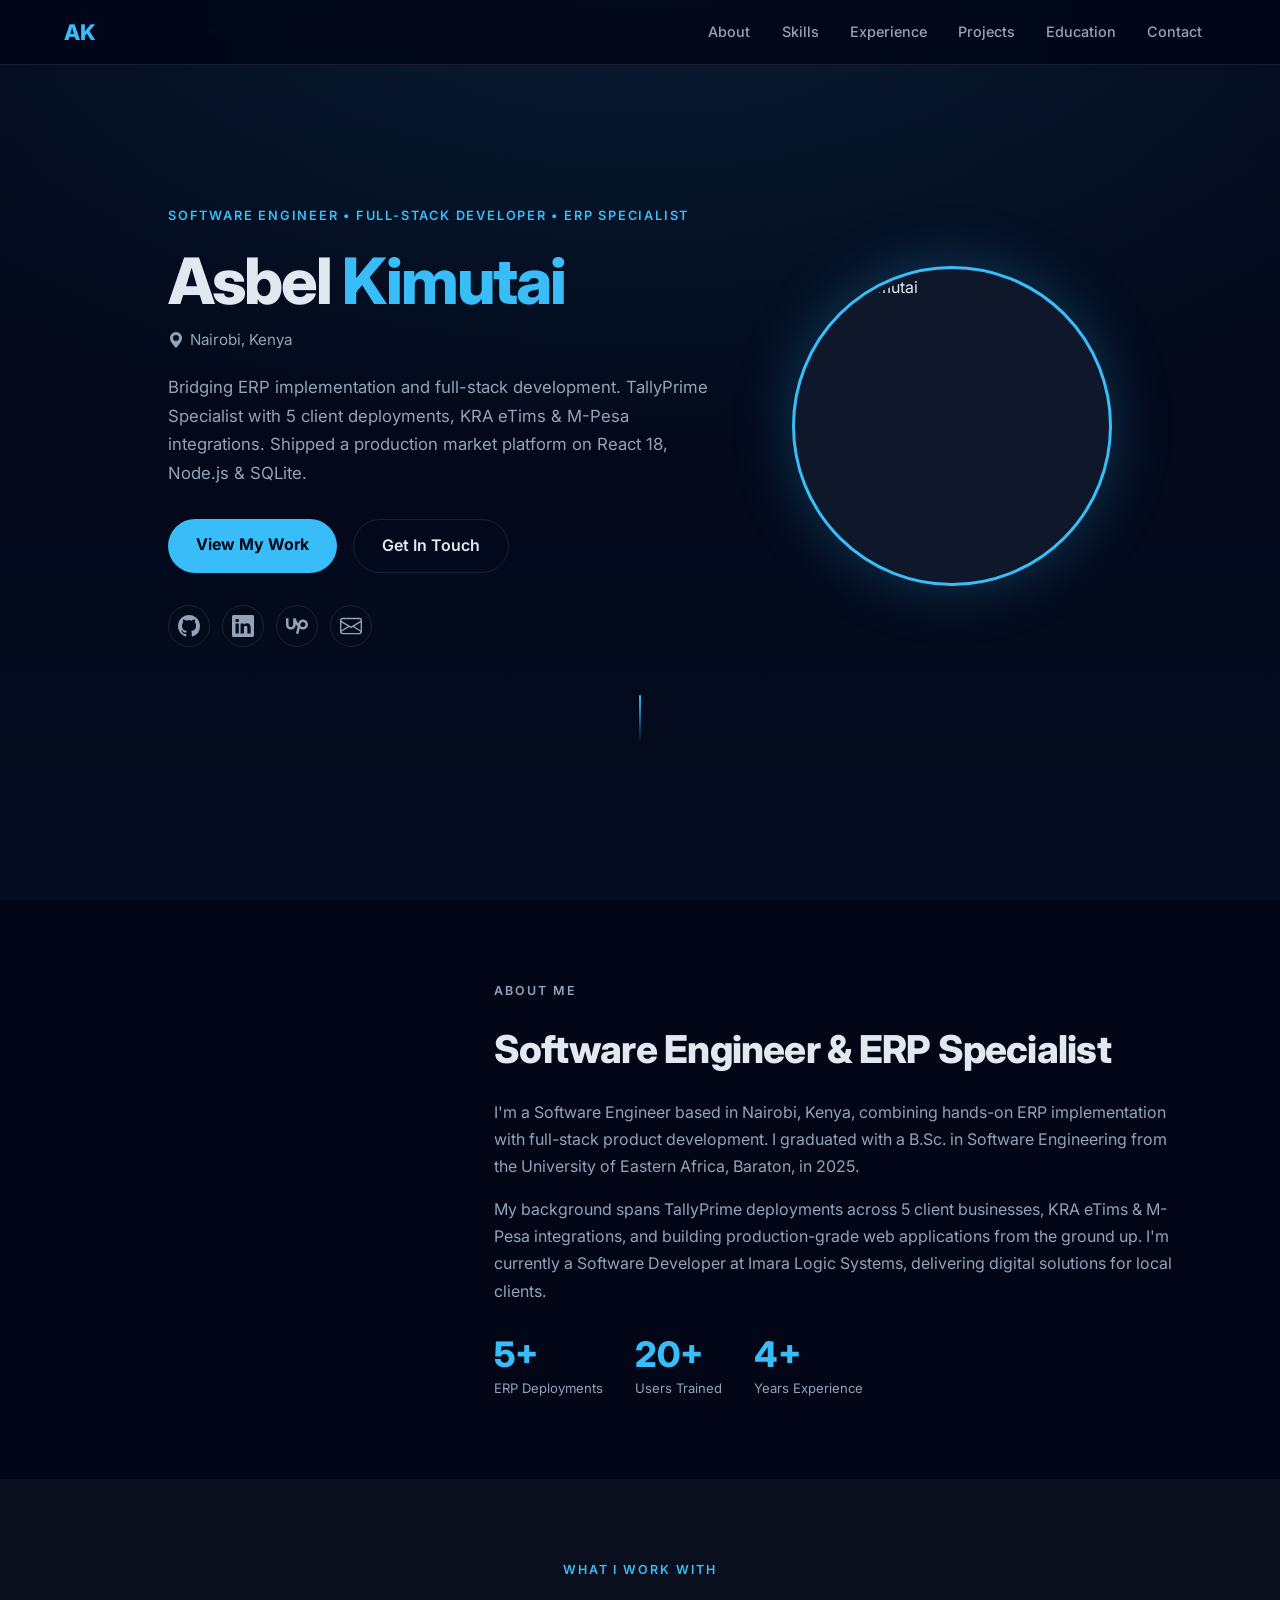
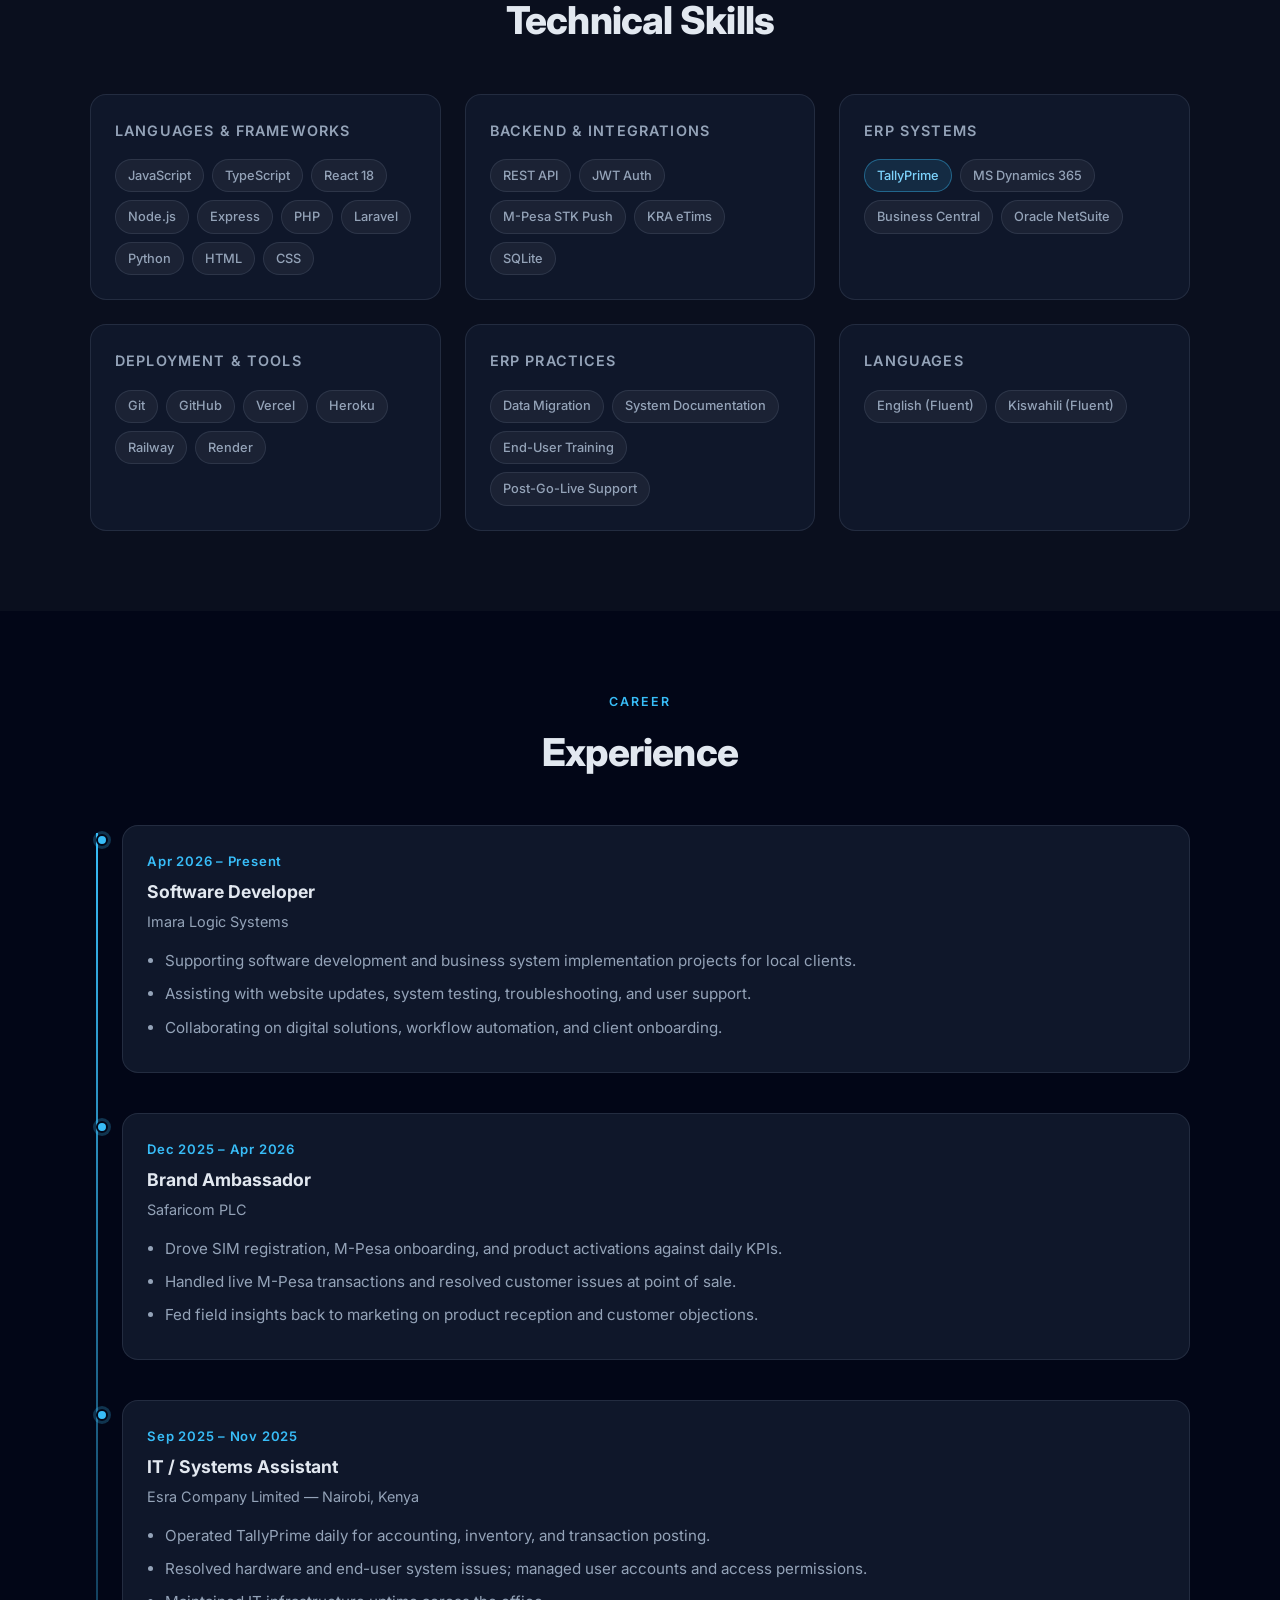
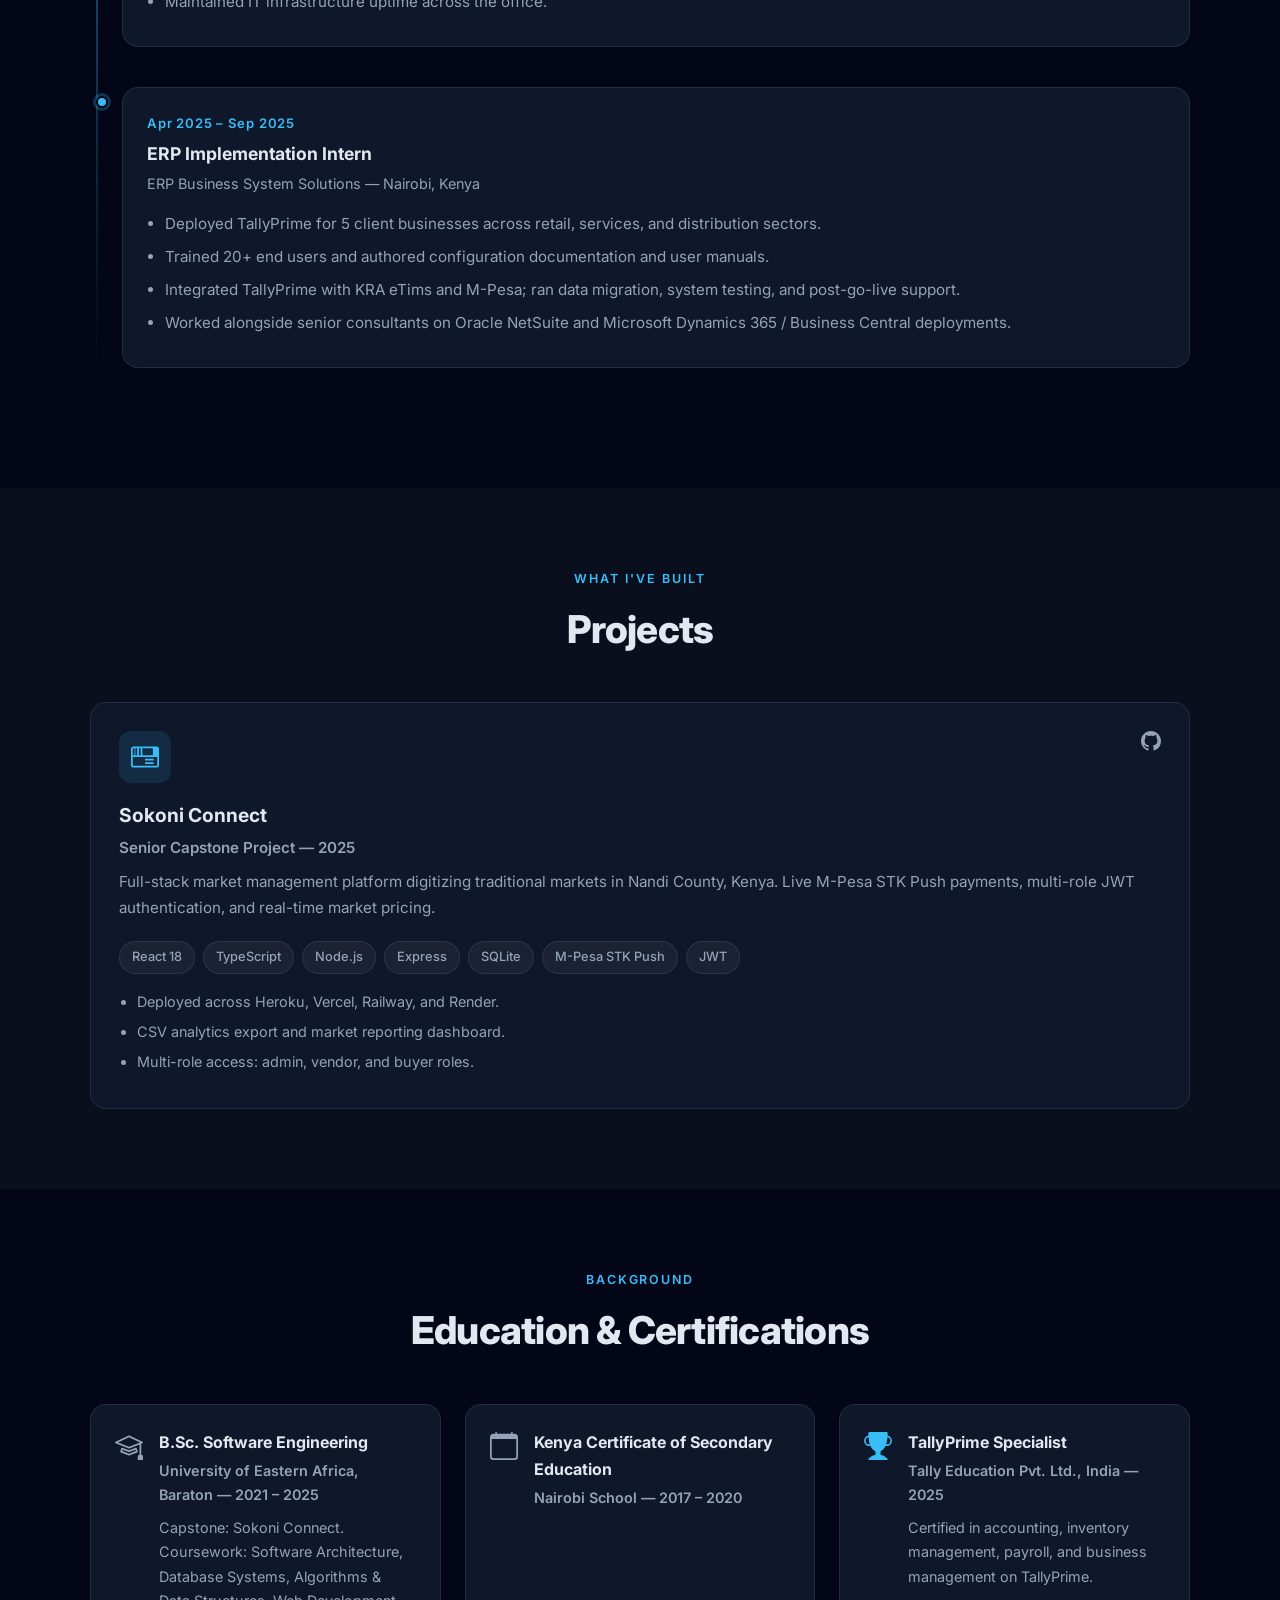
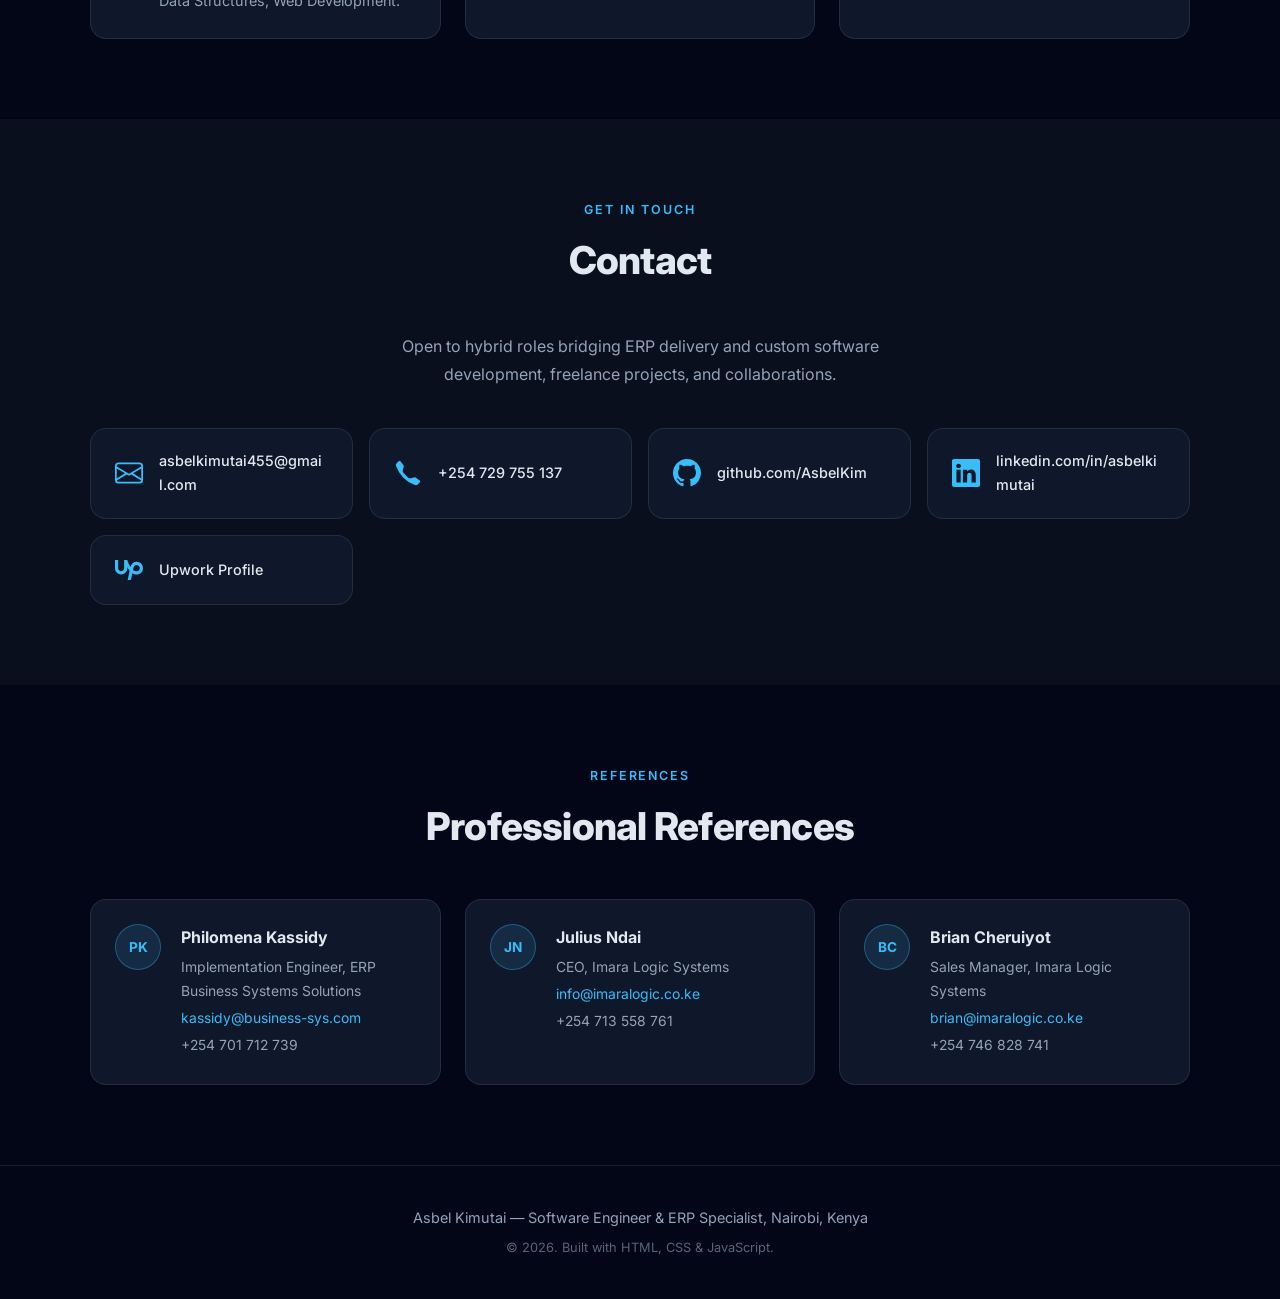
==== index.html @ 9d4756be "Initial portfolio site — Asbel Kimutai Full redesign: sticky navbar, hero with photo slot, skills ta" ====
<!DOCTYPE html>
<html lang="en">
  <head>
    <meta charset="UTF-8" />
    <meta name="viewport" content="width=device-width, initial-scale=1.0" />
    <title>Asbel Kimutai | Software Engineer</title>
    <link rel="stylesheet" href="styles.css" />
    <link rel="preconnect" href="https://fonts.googleapis.com" />
    <link rel="preconnect" href="https://fonts.gstatic.com" crossorigin />
    <link href="https://fonts.googleapis.com/css2?family=Inter:wght@300;400;500;600;700;800&display=swap" rel="stylesheet" />
  </head>
  <body>

    <!-- NAV -->
    <nav class="navbar" id="navbar">
      <div class="nav-inner">
        <a href="#home" class="nav-logo">AK</a>
        <ul class="nav-links">
          <li><a href="#about">About</a></li>
          <li><a href="#skills">Skills</a></li>
          <li><a href="#experience">Experience</a></li>
          <li><a href="#projects">Projects</a></li>
          <li><a href="#education">Education</a></li>
          <li><a href="#contact">Contact</a></li>
        </ul>
        <button class="hamburger" id="hamburger" aria-label="Toggle menu">
          <span></span><span></span><span></span>
        </button>
      </div>
    </nav>

    <!-- HERO -->
    <section class="hero" id="home">
      <div class="hero-inner">
        <div class="hero-text">
          <p class="eyebrow">Software Engineer &bull; Full-Stack Developer &bull; ERP Specialist</p>
          <h1>Asbel <span class="accent">Kimutai</span></h1>
          <p class="hero-location">
            <svg xmlns="http://www.w3.org/2000/svg" width="16" height="16" fill="currentColor" viewBox="0 0 16 16"><path d="M8 16s6-5.686 6-10A6 6 0 0 0 2 6c0 4.314 6 10 6 10zm0-7a3 3 0 1 1 0-6 3 3 0 0 1 0 6z"/></svg>
            Nairobi, Kenya
          </p>
          <p class="hero-summary">
            Bridging ERP implementation and full-stack development. TallyPrime Specialist with 5 client deployments, KRA eTims &amp; M-Pesa integrations. Shipped a production market platform on React 18, Node.js &amp; SQLite.
          </p>
          <div class="hero-cta">
            <a href="#projects" class="btn-primary">View My Work</a>
            <a href="#contact" class="btn-secondary">Get In Touch</a>
          </div>
          <div class="social-row">
            <a href="https://github.com/AsbelKim" target="_blank" rel="noreferrer" aria-label="GitHub">
              <svg xmlns="http://www.w3.org/2000/svg" width="22" height="22" fill="currentColor" viewBox="0 0 16 16"><path d="M8 0C3.58 0 0 3.58 0 8c0 3.54 2.29 6.53 5.47 7.59.4.07.55-.17.55-.38 0-.19-.01-.82-.01-1.49-2.01.37-2.53-.49-2.69-.94-.09-.23-.48-.94-.82-1.13-.28-.15-.68-.52-.01-.53.63-.01 1.08.58 1.23.82.72 1.21 1.87.87 2.33.66.07-.52.28-.87.51-1.07-1.78-.2-3.64-.89-3.64-3.95 0-.87.31-1.59.82-2.15-.08-.2-.36-1.02.08-2.12 0 0 .67-.21 2.2.82.64-.18 1.32-.27 2-.27.68 0 1.36.09 2 .27 1.53-1.04 2.2-.82 2.2-.82.44 1.1.16 1.92.08 2.12.51.56.82 1.27.82 2.15 0 3.07-1.87 3.75-3.65 3.95.29.25.54.73.54 1.48 0 1.07-.01 1.93-.01 2.2 0 .21.15.46.55.38A8.012 8.012 0 0 0 16 8c0-4.42-3.58-8-8-8z"/></svg>
            </a>
            <a href="https://www.linkedin.com/in/asbelkimutai" target="_blank" rel="noreferrer" aria-label="LinkedIn">
              <svg xmlns="http://www.w3.org/2000/svg" width="22" height="22" fill="currentColor" viewBox="0 0 16 16"><path d="M0 1.146C0 .513.526 0 1.175 0h13.65C15.474 0 16 .513 16 1.146v13.708c0 .633-.526 1.146-1.175 1.146H1.175C.526 16 0 15.487 0 14.854V1.146zm4.943 12.248V6.169H2.542v7.225h2.401zm-1.2-8.212c.837 0 1.358-.554 1.358-1.248-.015-.709-.52-1.248-1.342-1.248-.822 0-1.359.54-1.359 1.248 0 .694.521 1.248 1.327 1.248h.016zm4.908 8.212V9.359c0-.216.016-.432.08-.586.173-.431.568-.878 1.232-.878.869 0 1.216.662 1.216 1.634v3.865h2.401V9.25c0-2.22-1.184-3.252-2.764-3.252-1.274 0-1.845.7-2.165 1.193v.025h-.016a5.54 5.54 0 0 1 .016-.025V6.169h-2.4c.03.678 0 7.225 0 7.225h2.4z"/></svg>
            </a>
            <a href="https://www.upwork.com/freelancers/~01102719288a568b07" target="_blank" rel="noreferrer" aria-label="Upwork">
              <svg xmlns="http://www.w3.org/2000/svg" width="22" height="22" fill="currentColor" viewBox="0 0 24 24"><path d="M18.561 13.158c-1.102 0-2.135-.467-3.074-1.227l.228-1.076.008-.042c.207-1.143.849-3.06 2.839-3.06 1.492 0 2.703 1.212 2.703 2.703-.001 1.489-1.212 2.702-2.704 2.702zm0-8.14c-2.539 0-4.51 1.649-5.31 4.366-1.22-1.834-2.148-4.036-2.687-5.892H7.828v7.112c-.002 1.406-1.141 2.546-2.547 2.546-1.405 0-2.543-1.14-2.543-2.546V3.492H0v7.112c0 2.914 2.37 5.303 5.281 5.303 2.913 0 5.283-2.389 5.283-5.303v-1.19c.529 1.107 1.182 2.229 1.974 3.221l-1.673 7.873h2.797l1.213-5.71c1.063.679 2.285 1.109 3.686 1.109 3 0 5.439-2.452 5.439-5.45 0-3-2.439-5.439-5.439-5.439z"/></svg>
            </a>
            <a href="mailto:asbelkimutai455@gmail.com" aria-label="Email">
              <svg xmlns="http://www.w3.org/2000/svg" width="22" height="22" fill="currentColor" viewBox="0 0 16 16"><path d="M0 4a2 2 0 0 1 2-2h12a2 2 0 0 1 2 2v8a2 2 0 0 1-2 2H2a2 2 0 0 1-2-2V4Zm2-1a1 1 0 0 0-1 1v.217l7 4.2 7-4.2V4a1 1 0 0 0-1-1H2Zm13 2.383-4.708 2.825L15 11.105V5.383Zm-.034 6.876-5.64-3.471L8 9.583l-1.326-.795-5.64 3.47A1 1 0 0 0 2 13h12a1 1 0 0 0 .966-.741ZM1 11.105l4.708-2.897L1 5.383v5.722Z"/></svg>
            </a>
          </div>
        </div>
        <div class="hero-photo">
          <div class="photo-ring">
            <img src="images/hero.jpg" alt="Asbel Kimutai" class="hero-img" onerror="this.parentElement.classList.add('no-img')" />
          </div>
        </div>
      </div>
      <div class="scroll-hint">
        <span></span>
      </div>
    </section>

    <!-- ABOUT -->
    <section class="section" id="about">
      <div class="section-inner about-grid">
        <div class="about-photo-wrap">
          <img src="images/about.jpg" alt="Asbel Kimutai" class="about-img" onerror="this.style.display='none'" />
        </div>
        <div class="about-text">
          <p class="section-label">About Me</p>
          <h2>Software Engineer &amp; ERP Specialist</h2>
          <p>
            I'm a Software Engineer based in Nairobi, Kenya, combining hands-on ERP implementation with full-stack product development. I graduated with a B.Sc. in Software Engineering from the University of Eastern Africa, Baraton, in 2025.
          </p>
          <p>
            My background spans TallyPrime deployments across 5 client businesses, KRA eTims &amp; M-Pesa integrations, and building production-grade web applications from the ground up. I'm currently a Software Developer at Imara Logic Systems, delivering digital solutions for local clients.
          </p>
          <div class="about-stats">
            <div class="stat"><span class="stat-num">5+</span><span class="stat-label">ERP Deployments</span></div>
            <div class="stat"><span class="stat-num">20+</span><span class="stat-label">Users Trained</span></div>
            <div class="stat"><span class="stat-num">4+</span><span class="stat-label">Years Experience</span></div>
          </div>
        </div>
      </div>
    </section>

    <!-- SKILLS -->
    <section class="section section-alt" id="skills">
      <div class="section-inner">
        <p class="section-label center">What I Work With</p>
        <h2 class="center">Technical Skills</h2>
        <div class="skill-categories">
          <div class="skill-cat">
            <h3>Languages &amp; Frameworks</h3>
            <div class="tag-list">
              <span class="tag">JavaScript</span>
              <span class="tag">TypeScript</span>
              <span class="tag">React 18</span>
              <span class="tag">Node.js</span>
              <span class="tag">Express</span>
              <span class="tag">PHP</span>
              <span class="tag">Laravel</span>
              <span class="tag">Python</span>
              <span class="tag">HTML</span>
              <span class="tag">CSS</span>
            </div>
          </div>
          <div class="skill-cat">
            <h3>Backend &amp; Integrations</h3>
            <div class="tag-list">
              <span class="tag">REST API</span>
              <span class="tag">JWT Auth</span>
              <span class="tag">M-Pesa STK Push</span>
              <span class="tag">KRA eTims</span>
              <span class="tag">SQLite</span>
            </div>
          </div>
          <div class="skill-cat">
            <h3>ERP Systems</h3>
            <div class="tag-list">
              <span class="tag tag-accent">TallyPrime</span>
              <span class="tag">MS Dynamics 365</span>
              <span class="tag">Business Central</span>
              <span class="tag">Oracle NetSuite</span>
            </div>
          </div>
          <div class="skill-cat">
            <h3>Deployment &amp; Tools</h3>
            <div class="tag-list">
              <span class="tag">Git</span>
              <span class="tag">GitHub</span>
              <span class="tag">Vercel</span>
              <span class="tag">Heroku</span>
              <span class="tag">Railway</span>
              <span class="tag">Render</span>
            </div>
          </div>
          <div class="skill-cat">
            <h3>ERP Practices</h3>
            <div class="tag-list">
              <span class="tag">Data Migration</span>
              <span class="tag">System Documentation</span>
              <span class="tag">End-User Training</span>
              <span class="tag">Post-Go-Live Support</span>
            </div>
          </div>
          <div class="skill-cat">
            <h3>Languages</h3>
            <div class="tag-list">
              <span class="tag">English (Fluent)</span>
              <span class="tag">Kiswahili (Fluent)</span>
            </div>
          </div>
        </div>
      </div>
    </section>

    <!-- EXPERIENCE -->
    <section class="section" id="experience">
      <div class="section-inner">
        <p class="section-label center">Career</p>
        <h2 class="center">Experience</h2>
        <div class="timeline">

          <div class="timeline-item">
            <div class="timeline-marker"></div>
            <div class="timeline-content">
              <p class="timeline-date">Apr 2026 – Present</p>
              <h3>Software Developer</h3>
              <p class="timeline-company">Imara Logic Systems</p>
              <ul>
                <li>Supporting software development and business system implementation projects for local clients.</li>
                <li>Assisting with website updates, system testing, troubleshooting, and user support.</li>
                <li>Collaborating on digital solutions, workflow automation, and client onboarding.</li>
              </ul>
            </div>
          </div>

          <div class="timeline-item">
            <div class="timeline-marker"></div>
            <div class="timeline-content">
              <p class="timeline-date">Dec 2025 – Apr 2026</p>
              <h3>Brand Ambassador</h3>
              <p class="timeline-company">Safaricom PLC</p>
              <ul>
                <li>Drove SIM registration, M-Pesa onboarding, and product activations against daily KPIs.</li>
                <li>Handled live M-Pesa transactions and resolved customer issues at point of sale.</li>
                <li>Fed field insights back to marketing on product reception and customer objections.</li>
              </ul>
            </div>
          </div>

          <div class="timeline-item">
            <div class="timeline-marker"></div>
            <div class="timeline-content">
              <p class="timeline-date">Sep 2025 – Nov 2025</p>
              <h3>IT / Systems Assistant</h3>
              <p class="timeline-company">Esra Company Limited &mdash; Nairobi, Kenya</p>
              <ul>
                <li>Operated TallyPrime daily for accounting, inventory, and transaction posting.</li>
                <li>Resolved hardware and end-user system issues; managed user accounts and access permissions.</li>
                <li>Maintained IT infrastructure uptime across the office.</li>
              </ul>
            </div>
          </div>

          <div class="timeline-item">
            <div class="timeline-marker"></div>
            <div class="timeline-content">
              <p class="timeline-date">Apr 2025 – Sep 2025</p>
              <h3>ERP Implementation Intern</h3>
              <p class="timeline-company">ERP Business System Solutions &mdash; Nairobi, Kenya</p>
              <ul>
                <li>Deployed TallyPrime for 5 client businesses across retail, services, and distribution sectors.</li>
                <li>Trained 20+ end users and authored configuration documentation and user manuals.</li>
                <li>Integrated TallyPrime with KRA eTims and M-Pesa; ran data migration, system testing, and post-go-live support.</li>
                <li>Worked alongside senior consultants on Oracle NetSuite and Microsoft Dynamics 365 / Business Central deployments.</li>
              </ul>
            </div>
          </div>

        </div>
      </div>
    </section>

    <!-- PROJECTS -->
    <section class="section section-alt" id="projects">
      <div class="section-inner">
        <p class="section-label center">What I've Built</p>
        <h2 class="center">Projects</h2>
        <div class="projects-grid">
          <div class="project-card">
            <div class="project-header">
              <div class="project-icon">
                <svg xmlns="http://www.w3.org/2000/svg" width="28" height="28" fill="currentColor" viewBox="0 0 16 16"><path d="M0 3.5A1.5 1.5 0 0 1 1.5 2h13A1.5 1.5 0 0 1 16 3.5v9a1.5 1.5 0 0 1-1.5 1.5h-13A1.5 1.5 0 0 1 0 12.5v-9zM1.5 3a.5.5 0 0 0-.5.5V7h1V3H1.5zm1 0V7h1V3h-1zm2 0V7h1V3h-1zm2 0V7h6V3.5a.5.5 0 0 0-.5-.5H7v-.5zM15 8H1v4.5a.5.5 0 0 0 .5.5H15V8zm-7 1h5v1H8V9zm0 2h5v1H8v-1z"/></svg>
              </div>
              <div class="project-links">
                <a href="https://github.com/KimutaiAsbel/SokoniConnect" target="_blank" rel="noreferrer" aria-label="View code">
                  <svg xmlns="http://www.w3.org/2000/svg" width="20" height="20" fill="currentColor" viewBox="0 0 16 16"><path d="M8 0C3.58 0 0 3.58 0 8c0 3.54 2.29 6.53 5.47 7.59.4.07.55-.17.55-.38 0-.19-.01-.82-.01-1.49-2.01.37-2.53-.49-2.69-.94-.09-.23-.48-.94-.82-1.13-.28-.15-.68-.52-.01-.53.63-.01 1.08.58 1.23.82.72 1.21 1.87.87 2.33.66.07-.52.28-.87.51-1.07-1.78-.2-3.64-.89-3.64-3.95 0-.87.31-1.59.82-2.15-.08-.2-.36-1.02.08-2.12 0 0 .67-.21 2.2.82.64-.18 1.32-.27 2-.27.68 0 1.36.09 2 .27 1.53-1.04 2.2-.82 2.2-.82.44 1.1.16 1.92.08 2.12.51.56.82 1.27.82 2.15 0 3.07-1.87 3.75-3.65 3.95.29.25.54.73.54 1.48 0 1.07-.01 1.93-.01 2.2 0 .21.15.46.55.38A8.012 8.012 0 0 0 16 8c0-4.42-3.58-8-8-8z"/></svg>
                </a>
              </div>
            </div>
            <h3>Sokoni Connect</h3>
            <p class="project-sub">Senior Capstone Project &mdash; 2025</p>
            <p>Full-stack market management platform digitizing traditional markets in Nandi County, Kenya. Live M-Pesa STK Push payments, multi-role JWT authentication, and real-time market pricing.</p>
            <div class="tag-list mt">
              <span class="tag">React 18</span>
              <span class="tag">TypeScript</span>
              <span class="tag">Node.js</span>
              <span class="tag">Express</span>
              <span class="tag">SQLite</span>
              <span class="tag">M-Pesa STK Push</span>
              <span class="tag">JWT</span>
            </div>
            <ul class="project-bullets">
              <li>Deployed across Heroku, Vercel, Railway, and Render.</li>
              <li>CSV analytics export and market reporting dashboard.</li>
              <li>Multi-role access: admin, vendor, and buyer roles.</li>
            </ul>
          </div>
        </div>
      </div>
    </section>

    <!-- EDUCATION & CERTIFICATIONS -->
    <section class="section" id="education">
      <div class="section-inner">
        <p class="section-label center">Background</p>
        <h2 class="center">Education &amp; Certifications</h2>
        <div class="edu-grid">
          <div class="edu-card">
            <div class="edu-icon">
              <svg xmlns="http://www.w3.org/2000/svg" width="28" height="28" fill="currentColor" viewBox="0 0 16 16"><path d="M8.211 2.047a.5.5 0 0 0-.422 0l-7.5 3.5a.5.5 0 0 0 .025.917l7.5 3a.5.5 0 0 0 .372 0L14 7.14V13a1 1 0 0 0-1 1v2h3v-2a1 1 0 0 0-1-1V6.739l.686-.275a.5.5 0 0 0 .025-.917l-7.5-3.5ZM8 8.46 1.758 5.965 8 3.052l6.242 2.913L8 8.46Z"/><path d="M4.176 9.032a.5.5 0 0 0-.656.327l-.5 1.7a.5.5 0 0 0 .294.605l4.5 1.8a.5.5 0 0 0 .372 0l4.5-1.8a.5.5 0 0 0 .294-.605l-.5-1.7a.5.5 0 0 0-.656-.327L8 10.466 4.176 9.032Zm-.068 1.873.22-.748 3.496 1.311a.5.5 0 0 0 .352 0l3.496-1.311.22.748L8 12.46l-3.892-1.556Z"/></svg>
            </div>
            <div class="edu-body">
              <h3>B.Sc. Software Engineering</h3>
              <p class="edu-meta">University of Eastern Africa, Baraton &mdash; 2021 – 2025</p>
              <p>Capstone: Sokoni Connect. Coursework: Software Architecture, Database Systems, Algorithms &amp; Data Structures, Web Development.</p>
            </div>
          </div>
          <div class="edu-card">
            <div class="edu-icon">
              <svg xmlns="http://www.w3.org/2000/svg" width="28" height="28" fill="currentColor" viewBox="0 0 16 16"><path d="M3.5 0a.5.5 0 0 1 .5.5V1h8V.5a.5.5 0 0 1 1 0V1h1a2 2 0 0 1 2 2v11a2 2 0 0 1-2 2H2a2 2 0 0 1-2-2V3a2 2 0 0 1 2-2h1V.5a.5.5 0 0 1 .5-.5zM1 4v10a1 1 0 0 0 1 1h12a1 1 0 0 0 1-1V4H1z"/></svg>
            </div>
            <div class="edu-body">
              <h3>Kenya Certificate of Secondary Education</h3>
              <p class="edu-meta">Nairobi School &mdash; 2017 – 2020</p>
            </div>
          </div>
          <div class="edu-card cert">
            <div class="edu-icon accent-icon">
              <svg xmlns="http://www.w3.org/2000/svg" width="28" height="28" fill="currentColor" viewBox="0 0 16 16"><path d="M2.5.5A.5.5 0 0 1 3 0h10a.5.5 0 0 1 .5.5c0 .538-.012 1.05-.034 1.536a3 3 0 1 1-1.133 5.89c-.79 1.865-1.878 2.777-2.833 3.011v2.173l1.425.356c.194.048.377.135.537.255L13.3 15.1a.5.5 0 0 1-.3.9H3a.5.5 0 0 1-.3-.9l1.838-1.379c.16-.12.343-.207.537-.255L6.5 13.11v-2.173c-.955-.234-2.043-1.146-2.833-3.012a3 3 0 1 1-1.132-5.89A33.076 33.076 0 0 1 2.5.5zm.099 2.54a2 2 0 0 0 .72 3.935c-.333-1.05-.588-2.346-.72-3.935zm10.083 3.935a2 2 0 0 0 .72-3.935c-.133 1.59-.388 2.885-.72 3.935z"/></svg>
            </div>
            <div class="edu-body">
              <h3>TallyPrime Specialist</h3>
              <p class="edu-meta">Tally Education Pvt. Ltd., India &mdash; 2025</p>
              <p>Certified in accounting, inventory management, payroll, and business management on TallyPrime.</p>
            </div>
          </div>
        </div>
      </div>
    </section>

    <!-- CONTACT -->
    <section class="section section-alt" id="contact">
      <div class="section-inner">
        <p class="section-label center">Get In Touch</p>
        <h2 class="center">Contact</h2>
        <p class="contact-intro">Open to hybrid roles bridging ERP delivery and custom software development, freelance projects, and collaborations.</p>
        <div class="contact-grid">
          <a href="mailto:asbelkimutai455@gmail.com" class="contact-card">
            <svg xmlns="http://www.w3.org/2000/svg" width="28" height="28" fill="currentColor" viewBox="0 0 16 16"><path d="M0 4a2 2 0 0 1 2-2h12a2 2 0 0 1 2 2v8a2 2 0 0 1-2 2H2a2 2 0 0 1-2-2V4Zm2-1a1 1 0 0 0-1 1v.217l7 4.2 7-4.2V4a1 1 0 0 0-1-1H2Zm13 2.383-4.708 2.825L15 11.105V5.383Zm-.034 6.876-5.64-3.471L8 9.583l-1.326-.795-5.64 3.47A1 1 0 0 0 2 13h12a1 1 0 0 0 .966-.741ZM1 11.105l4.708-2.897L1 5.383v5.722Z"/></svg>
            <span>asbelkimutai455@gmail.com</span>
          </a>
          <a href="tel:+254729755137" class="contact-card">
            <svg xmlns="http://www.w3.org/2000/svg" width="28" height="28" fill="currentColor" viewBox="0 0 16 16"><path d="M3.654 1.328a.678.678 0 0 0-1.015-.063L1.605 2.3c-.483.484-.661 1.169-.45 1.77a17.568 17.568 0 0 0 4.168 6.608 17.569 17.569 0 0 0 6.608 4.168c.601.211 1.286.033 1.77-.45l1.034-1.034a.678.678 0 0 0-.063-1.015l-2.307-1.794a.678.678 0 0 0-.58-.122l-2.19.547a1.745 1.745 0 0 1-1.657-.459L5.482 8.062a1.745 1.745 0 0 1-.46-1.657l.548-2.19a.678.678 0 0 0-.122-.58L3.654 1.328z"/></svg>
            <span>+254 729 755 137</span>
          </a>
          <a href="https://github.com/AsbelKim" target="_blank" rel="noreferrer" class="contact-card">
            <svg xmlns="http://www.w3.org/2000/svg" width="28" height="28" fill="currentColor" viewBox="0 0 16 16"><path d="M8 0C3.58 0 0 3.58 0 8c0 3.54 2.29 6.53 5.47 7.59.4.07.55-.17.55-.38 0-.19-.01-.82-.01-1.49-2.01.37-2.53-.49-2.69-.94-.09-.23-.48-.94-.82-1.13-.28-.15-.68-.52-.01-.53.63-.01 1.08.58 1.23.82.72 1.21 1.87.87 2.33.66.07-.52.28-.87.51-1.07-1.78-.2-3.64-.89-3.64-3.95 0-.87.31-1.59.82-2.15-.08-.2-.36-1.02.08-2.12 0 0 .67-.21 2.2.82.64-.18 1.32-.27 2-.27.68 0 1.36.09 2 .27 1.53-1.04 2.2-.82 2.2-.82.44 1.1.16 1.92.08 2.12.51.56.82 1.27.82 2.15 0 3.07-1.87 3.75-3.65 3.95.29.25.54.73.54 1.48 0 1.07-.01 1.93-.01 2.2 0 .21.15.46.55.38A8.012 8.012 0 0 0 16 8c0-4.42-3.58-8-8-8z"/></svg>
            <span>github.com/AsbelKim</span>
          </a>
          <a href="https://www.linkedin.com/in/asbelkimutai" target="_blank" rel="noreferrer" class="contact-card">
            <svg xmlns="http://www.w3.org/2000/svg" width="28" height="28" fill="currentColor" viewBox="0 0 16 16"><path d="M0 1.146C0 .513.526 0 1.175 0h13.65C15.474 0 16 .513 16 1.146v13.708c0 .633-.526 1.146-1.175 1.146H1.175C.526 16 0 15.487 0 14.854V1.146zm4.943 12.248V6.169H2.542v7.225h2.401zm-1.2-8.212c.837 0 1.358-.554 1.358-1.248-.015-.709-.52-1.248-1.342-1.248-.822 0-1.359.54-1.359 1.248 0 .694.521 1.248 1.327 1.248h.016zm4.908 8.212V9.359c0-.216.016-.432.08-.586.173-.431.568-.878 1.232-.878.869 0 1.216.662 1.216 1.634v3.865h2.401V9.25c0-2.22-1.184-3.252-2.764-3.252-1.274 0-1.845.7-2.165 1.193v.025h-.016a5.54 5.54 0 0 1 .016-.025V6.169h-2.4c.03.678 0 7.225 0 7.225h2.4z"/></svg>
            <span>linkedin.com/in/asbelkimutai</span>
          </a>
          <a href="https://www.upwork.com/freelancers/~01102719288a568b07" target="_blank" rel="noreferrer" class="contact-card">
            <svg xmlns="http://www.w3.org/2000/svg" width="28" height="28" fill="currentColor" viewBox="0 0 24 24"><path d="M18.561 13.158c-1.102 0-2.135-.467-3.074-1.227l.228-1.076.008-.042c.207-1.143.849-3.06 2.839-3.06 1.492 0 2.703 1.212 2.703 2.703-.001 1.489-1.212 2.702-2.704 2.702zm0-8.14c-2.539 0-4.51 1.649-5.31 4.366-1.22-1.834-2.148-4.036-2.687-5.892H7.828v7.112c-.002 1.406-1.141 2.546-2.547 2.546-1.405 0-2.543-1.14-2.543-2.546V3.492H0v7.112c0 2.914 2.37 5.303 5.281 5.303 2.913 0 5.283-2.389 5.283-5.303v-1.19c.529 1.107 1.182 2.229 1.974 3.221l-1.673 7.873h2.797l1.213-5.71c1.063.679 2.285 1.109 3.686 1.109 3 0 5.439-2.452 5.439-5.45 0-3-2.439-5.439-5.439-5.439z"/></svg>
            <span>Upwork Profile</span>
          </a>
        </div>
      </div>
    </section>

    <!-- REFERENCES -->
    <section class="section" id="references">
      <div class="section-inner">
        <p class="section-label center">References</p>
        <h2 class="center">Professional References</h2>
        <div class="ref-grid">
          <div class="ref-card">
            <div class="ref-avatar">PK</div>
            <div>
              <strong>Philomena Kassidy</strong>
              <p>Implementation Engineer, ERP Business Systems Solutions</p>
              <p><a href="mailto:kassidy@business-sys.com">kassidy@business-sys.com</a></p>
              <p>+254 701 712 739</p>
            </div>
          </div>
          <div class="ref-card">
            <div class="ref-avatar">JN</div>
            <div>
              <strong>Julius Ndai</strong>
              <p>CEO, Imara Logic Systems</p>
              <p><a href="mailto:info@imaralogic.co.ke">info@imaralogic.co.ke</a></p>
              <p>+254 713 558 761</p>
            </div>
          </div>
          <div class="ref-card">
            <div class="ref-avatar">BC</div>
            <div>
              <strong>Brian Cheruiyot</strong>
              <p>Sales Manager, Imara Logic Systems</p>
              <p><a href="mailto:brian@imaralogic.co.ke">brian@imaralogic.co.ke</a></p>
              <p>+254 746 828 741</p>
            </div>
          </div>
        </div>
      </div>
    </section>

    <footer class="footer">
      <p>Asbel Kimutai &mdash; Software Engineer &amp; ERP Specialist, Nairobi, Kenya</p>
      <p class="footer-copy">&copy; 2026. Built with HTML, CSS &amp; JavaScript.</p>
    </footer>

    <script src="script.js"></script>
  </body>
</html>
---- styles.css ----
/* ── Variables ───────────────────────────────────────────── */
:root {
  --bg: #020617;
  --bg-alt: #0a0f1e;
  --panel: #0f172a;
  --panel-soft: #1e293b;
  --text: #e2e8f0;
  --text-muted: #94a3b8;
  --accent: #38bdf8;
  --accent-soft: #7dd3fc;
  --accent-dim: rgba(56, 189, 248, 0.12);
  --border: rgba(148, 163, 184, 0.15);
  --radius: 16px;
  --shadow: 0 20px 60px rgba(0, 0, 0, 0.5);
}

/* ── Reset ───────────────────────────────────────────────── */
*, *::before, *::after { box-sizing: border-box; margin: 0; padding: 0; }
html { scroll-behavior: smooth; }

body {
  font-family: 'Inter', ui-sans-serif, system-ui, -apple-system, sans-serif;
  background: var(--bg);
  color: var(--text);
  line-height: 1.7;
  -webkit-font-smoothing: antialiased;
}

a { color: var(--accent); text-decoration: none; }
a:hover { color: var(--accent-soft); }
ul { list-style: none; }
img { max-width: 100%; display: block; }

/* ── Navbar ──────────────────────────────────────────────── */
.navbar {
  position: fixed;
  top: 0; left: 0; right: 0;
  z-index: 100;
  background: rgba(2, 6, 23, 0.85);
  backdrop-filter: blur(14px);
  border-bottom: 1px solid var(--border);
  transition: background 0.3s;
}

.nav-inner {
  max-width: 1200px;
  margin: 0 auto;
  padding: 0 1.5rem;
  height: 64px;
  display: flex;
  align-items: center;
  justify-content: space-between;
}

.nav-logo {
  font-weight: 800;
  font-size: 1.35rem;
  color: var(--accent);
  letter-spacing: -0.02em;
}

.nav-links {
  display: flex;
  gap: 0.25rem;
}

.nav-links a {
  color: var(--text-muted);
  padding: 0.45rem 0.85rem;
  border-radius: 8px;
  font-size: 0.9rem;
  font-weight: 500;
  transition: color 0.2s, background 0.2s;
}
.nav-links a:hover { color: var(--text); background: var(--accent-dim); }

.hamburger {
  display: none;
  flex-direction: column;
  gap: 5px;
  background: none;
  border: none;
  cursor: pointer;
  padding: 4px;
}
.hamburger span {
  display: block; width: 22px; height: 2px;
  background: var(--text); border-radius: 2px;
  transition: transform 0.3s, opacity 0.3s;
}

/* ── Hero ────────────────────────────────────────────────── */
.hero {
  min-height: 100vh;
  display: flex;
  flex-direction: column;
  justify-content: center;
  padding: 7rem 1.5rem 4rem;
  background:
    radial-gradient(ellipse 80% 60% at 50% -10%, rgba(56, 189, 248, 0.14), transparent),
    linear-gradient(180deg, #020617 0%, #040c1f 100%);
}

.hero-inner {
  max-width: 1100px;
  margin: 0 auto;
  display: flex;
  align-items: center;
  gap: 4rem;
}

.hero-text { flex: 1; }

.eyebrow {
  color: var(--accent);
  font-weight: 600;
  font-size: 0.8rem;
  letter-spacing: 0.14em;
  text-transform: uppercase;
  margin-bottom: 1.2rem;
}

h1 {
  font-size: clamp(2.8rem, 5vw, 4.2rem);
  font-weight: 800;
  line-height: 1.08;
  letter-spacing: -0.03em;
  margin-bottom: 0.75rem;
}

.accent { color: var(--accent); }

.hero-location {
  display: flex;
  align-items: center;
  gap: 0.4rem;
  color: var(--text-muted);
  font-size: 0.95rem;
  margin-bottom: 1.25rem;
}

.hero-summary {
  color: var(--text-muted);
  font-size: 1.05rem;
  max-width: 560px;
  margin-bottom: 2rem;
}

.hero-cta {
  display: flex;
  gap: 1rem;
  flex-wrap: wrap;
  margin-bottom: 2rem;
}

.btn-primary {
  background: var(--accent);
  color: #020617;
  font-weight: 700;
  padding: 0.75rem 1.75rem;
  border-radius: 999px;
  transition: opacity 0.2s, transform 0.2s;
}
.btn-primary:hover { opacity: 0.88; transform: translateY(-2px); color: #020617; }

.btn-secondary {
  background: transparent;
  color: var(--text);
  font-weight: 600;
  padding: 0.75rem 1.75rem;
  border-radius: 999px;
  border: 1px solid var(--border);
  transition: background 0.2s, transform 0.2s;
}
.btn-secondary:hover { background: var(--accent-dim); transform: translateY(-2px); color: var(--text); }

.social-row {
  display: flex;
  gap: 0.75rem;
}

.social-row a {
  display: flex;
  align-items: center;
  justify-content: center;
  width: 42px; height: 42px;
  border-radius: 50%;
  border: 1px solid var(--border);
  color: var(--text-muted);
  transition: color 0.2s, border-color 0.2s, background 0.2s, transform 0.2s;
}
.social-row a:hover {
  color: var(--accent);
  border-color: var(--accent);
  background: var(--accent-dim);
  transform: translateY(-2px);
}

/* Hero photo */
.hero-photo { flex-shrink: 0; }

.photo-ring {
  width: 320px; height: 320px;
  border-radius: 50%;
  border: 3px solid var(--accent);
  padding: 5px;
  background: radial-gradient(circle, rgba(56,189,248,0.08), transparent);
  box-shadow: 0 0 60px rgba(56, 189, 248, 0.25);
  overflow: hidden;
}

.hero-img {
  width: 100%; height: 100%;
  object-fit: cover;
  border-radius: 50%;
}

.photo-ring.no-img {
  background: var(--panel);
  display: flex;
  align-items: center;
  justify-content: center;
}

/* Scroll hint */
.scroll-hint {
  display: flex;
  justify-content: center;
  margin-top: 3rem;
}
.scroll-hint span {
  display: block;
  width: 1.5px;
  height: 48px;
  background: linear-gradient(to bottom, var(--accent), transparent);
  border-radius: 1px;
  animation: scrollPulse 2s ease-in-out infinite;
}
@keyframes scrollPulse {
  0%, 100% { opacity: 0.3; transform: scaleY(1); }
  50% { opacity: 1; transform: scaleY(1.15); }
}

/* ── Section base ────────────────────────────────────────── */
.section { padding: 5rem 1.5rem; }
.section-alt { background: var(--bg-alt); }

.section-inner {
  max-width: 1100px;
  margin: 0 auto;
}

.section-label {
  color: var(--accent);
  font-weight: 600;
  font-size: 0.78rem;
  letter-spacing: 0.16em;
  text-transform: uppercase;
  margin-bottom: 0.5rem;
}

.section-inner h2 {
  font-size: clamp(1.8rem, 3.5vw, 2.4rem);
  font-weight: 800;
  letter-spacing: -0.02em;
  margin-bottom: 2.5rem;
}

.center { text-align: center; }

/* ── About ───────────────────────────────────────────────── */
.about-grid {
  display: grid;
  grid-template-columns: 340px 1fr;
  gap: 4rem;
  align-items: center;
}

.about-photo-wrap {
  border-radius: var(--radius);
  overflow: hidden;
  box-shadow: var(--shadow);
}

.about-img {
  width: 100%;
  height: 440px;
  object-fit: cover;
  object-position: top;
  border-radius: var(--radius);
  border: 1px solid var(--border);
}

.about-text h2 {
  text-align: left;
  margin-bottom: 1rem;
}

.about-text p {
  color: var(--text-muted);
  margin-bottom: 1rem;
}

.about-stats {
  display: flex;
  gap: 2rem;
  margin-top: 2rem;
  flex-wrap: wrap;
}

.stat { display: flex; flex-direction: column; }
.stat-num { font-size: 2.2rem; font-weight: 800; color: var(--accent); line-height: 1; }
.stat-label { font-size: 0.82rem; color: var(--text-muted); margin-top: 0.3rem; }

/* ── Skills ──────────────────────────────────────────────── */
.skill-categories {
  display: grid;
  grid-template-columns: repeat(auto-fit, minmax(280px, 1fr));
  gap: 1.5rem;
}

.skill-cat {
  background: var(--panel);
  border: 1px solid var(--border);
  border-radius: var(--radius);
  padding: 1.5rem;
}

.skill-cat h3 {
  font-size: 0.9rem;
  font-weight: 600;
  color: var(--text-muted);
  text-transform: uppercase;
  letter-spacing: 0.08em;
  margin-bottom: 1rem;
}

.tag-list {
  display: flex;
  flex-wrap: wrap;
  gap: 0.5rem;
}
.tag-list.mt { margin-top: 1.25rem; }

.tag {
  background: rgba(255,255,255,0.05);
  border: 1px solid var(--border);
  color: var(--text-muted);
  font-size: 0.8rem;
  font-weight: 500;
  padding: 0.3rem 0.75rem;
  border-radius: 999px;
}

.tag-accent {
  background: var(--accent-dim);
  border-color: rgba(56, 189, 248, 0.4);
  color: var(--accent-soft);
}

/* ── Timeline ────────────────────────────────────────────── */
.timeline {
  position: relative;
  padding-left: 2rem;
}

.timeline::before {
  content: '';
  position: absolute;
  left: 0.4rem;
  top: 0.5rem;
  bottom: 0;
  width: 1.5px;
  background: linear-gradient(to bottom, var(--accent), transparent);
}

.timeline-item {
  position: relative;
  margin-bottom: 2.5rem;
}

.timeline-marker {
  position: absolute;
  left: -1.65rem;
  top: 0.55rem;
  width: 12px; height: 12px;
  border-radius: 50%;
  background: var(--accent);
  border: 2.5px solid var(--bg);
  box-shadow: 0 0 0 3px rgba(56,189,248,0.25);
}

.timeline-content {
  background: var(--panel);
  border: 1px solid var(--border);
  border-radius: var(--radius);
  padding: 1.5rem;
  transition: border-color 0.25s;
}
.timeline-content:hover { border-color: rgba(56,189,248,0.35); }

.timeline-date {
  color: var(--accent);
  font-size: 0.82rem;
  font-weight: 600;
  letter-spacing: 0.06em;
  margin-bottom: 0.3rem;
}

.timeline-content h3 {
  font-size: 1.1rem;
  font-weight: 700;
  margin-bottom: 0.2rem;
}

.timeline-company {
  color: var(--text-muted);
  font-size: 0.9rem;
  margin-bottom: 0.85rem;
}

.timeline-content ul {
  padding-left: 1.1rem;
  list-style: disc;
}
.timeline-content li {
  color: var(--text-muted);
  font-size: 0.95rem;
  margin-bottom: 0.45rem;
}

/* ── Projects ────────────────────────────────────────────── */
.projects-grid {
  display: grid;
  grid-template-columns: repeat(auto-fit, minmax(340px, 1fr));
  gap: 1.5rem;
}

.project-card {
  background: var(--panel);
  border: 1px solid var(--border);
  border-radius: var(--radius);
  padding: 1.75rem;
  transition: border-color 0.25s, transform 0.25s;
}
.project-card:hover { border-color: rgba(56,189,248,0.4); transform: translateY(-3px); }

.project-header {
  display: flex;
  justify-content: space-between;
  align-items: flex-start;
  margin-bottom: 1rem;
}

.project-icon {
  color: var(--accent);
  background: var(--accent-dim);
  width: 52px; height: 52px;
  display: flex; align-items: center; justify-content: center;
  border-radius: 12px;
}

.project-links { display: flex; gap: 0.5rem; }
.project-links a {
  color: var(--text-muted);
  transition: color 0.2s;
}
.project-links a:hover { color: var(--accent); }

.project-card h3 {
  font-size: 1.2rem;
  font-weight: 700;
  margin-bottom: 0.2rem;
}

.project-sub {
  color: var(--accent);
  font-size: 0.82rem;
  font-weight: 600;
  margin-bottom: 0.85rem;
}

.project-card p {
  color: var(--text-muted);
  font-size: 0.95rem;
  margin-bottom: 0.5rem;
}

.project-bullets {
  padding-left: 1.1rem;
  list-style: disc;
  margin-top: 1rem;
}
.project-bullets li {
  color: var(--text-muted);
  font-size: 0.9rem;
  margin-bottom: 0.35rem;
}

/* ── Education ───────────────────────────────────────────── */
.edu-grid {
  display: grid;
  grid-template-columns: repeat(auto-fit, minmax(300px, 1fr));
  gap: 1.5rem;
}

.edu-card {
  background: var(--panel);
  border: 1px solid var(--border);
  border-radius: var(--radius);
  padding: 1.5rem;
  display: flex;
  gap: 1rem;
  align-items: flex-start;
  transition: border-color 0.25s;
}
.edu-card:hover { border-color: rgba(56,189,248,0.3); }

.edu-icon {
  flex-shrink: 0;
  color: var(--text-muted);
  margin-top: 0.2rem;
}
.accent-icon { color: var(--accent); }

.edu-body h3 { font-size: 1rem; font-weight: 700; margin-bottom: 0.2rem; }
.edu-meta { color: var(--accent); font-size: 0.82rem; font-weight: 600; margin-bottom: 0.5rem; }
.edu-body p { color: var(--text-muted); font-size: 0.9rem; }

/* ── Contact ─────────────────────────────────────────────── */
.contact-intro {
  text-align: center;
  color: var(--text-muted);
  max-width: 540px;
  margin: 0 auto 2.5rem;
}

.contact-grid {
  display: grid;
  grid-template-columns: repeat(auto-fit, minmax(240px, 1fr));
  gap: 1rem;
}

.contact-card {
  display: flex;
  align-items: center;
  gap: 1rem;
  background: var(--panel);
  border: 1px solid var(--border);
  border-radius: var(--radius);
  padding: 1.25rem 1.5rem;
  color: var(--text);
  transition: border-color 0.2s, transform 0.2s;
}
.contact-card:hover {
  border-color: var(--accent);
  transform: translateY(-2px);
  color: var(--text);
}
.contact-card svg { color: var(--accent); flex-shrink: 0; }
.contact-card span { font-size: 0.9rem; font-weight: 500; word-break: break-all; }

/* ── References ──────────────────────────────────────────── */
.ref-grid {
  display: grid;
  grid-template-columns: repeat(auto-fit, minmax(280px, 1fr));
  gap: 1.5rem;
}

.ref-card {
  background: var(--panel);
  border: 1px solid var(--border);
  border-radius: var(--radius);
  padding: 1.5rem;
  display: flex;
  gap: 1.25rem;
  align-items: flex-start;
}

.ref-avatar {
  flex-shrink: 0;
  width: 46px; height: 46px;
  border-radius: 50%;
  background: var(--accent-dim);
  border: 1.5px solid rgba(56,189,248,0.35);
  display: flex; align-items: center; justify-content: center;
  color: var(--accent);
  font-weight: 700;
  font-size: 0.85rem;
}

.ref-card strong { display: block; margin-bottom: 0.3rem; }
.ref-card p { color: var(--text-muted); font-size: 0.87rem; margin-bottom: 0.2rem; }

/* ── Footer ──────────────────────────────────────────────── */
.footer {
  text-align: center;
  padding: 2.5rem 1.5rem;
  border-top: 1px solid var(--border);
  color: var(--text-muted);
  font-size: 0.9rem;
}
.footer-copy { margin-top: 0.4rem; font-size: 0.8rem; opacity: 0.6; }

/* ── Mobile ──────────────────────────────────────────────── */
@media (max-width: 900px) {
  .hero-inner { flex-direction: column-reverse; gap: 2.5rem; text-align: center; }
  .hero-summary { margin: 0 auto 2rem; }
  .hero-cta { justify-content: center; }
  .social-row { justify-content: center; }
  .photo-ring { width: 220px; height: 220px; }

  .about-grid { grid-template-columns: 1fr; }
  .about-photo-wrap { max-width: 340px; margin: 0 auto; }
  .about-img { height: 340px; }
  .about-text h2 { text-align: center; }
  .about-stats { justify-content: center; }
}

@media (max-width: 640px) {
  .nav-links { display: none; flex-direction: column; position: absolute; top: 64px; left: 0; right: 0; background: rgba(2,6,23,0.97); padding: 1rem; gap: 0.25rem; border-bottom: 1px solid var(--border); }
  .nav-links.open { display: flex; }
  .hamburger { display: flex; }
  .timeline { padding-left: 1.5rem; }
  .timeline::before { left: 0.3rem; }
  .timeline-marker { left: -1.25rem; }
}

/* ── Scroll-reveal ───────────────────────────────────────── */
.reveal {
  opacity: 0;
  transform: translateY(28px);
  transition: opacity 0.55s ease, transform 0.55s ease;
}
.reveal.visible { opacity: 1; transform: translateY(0); }
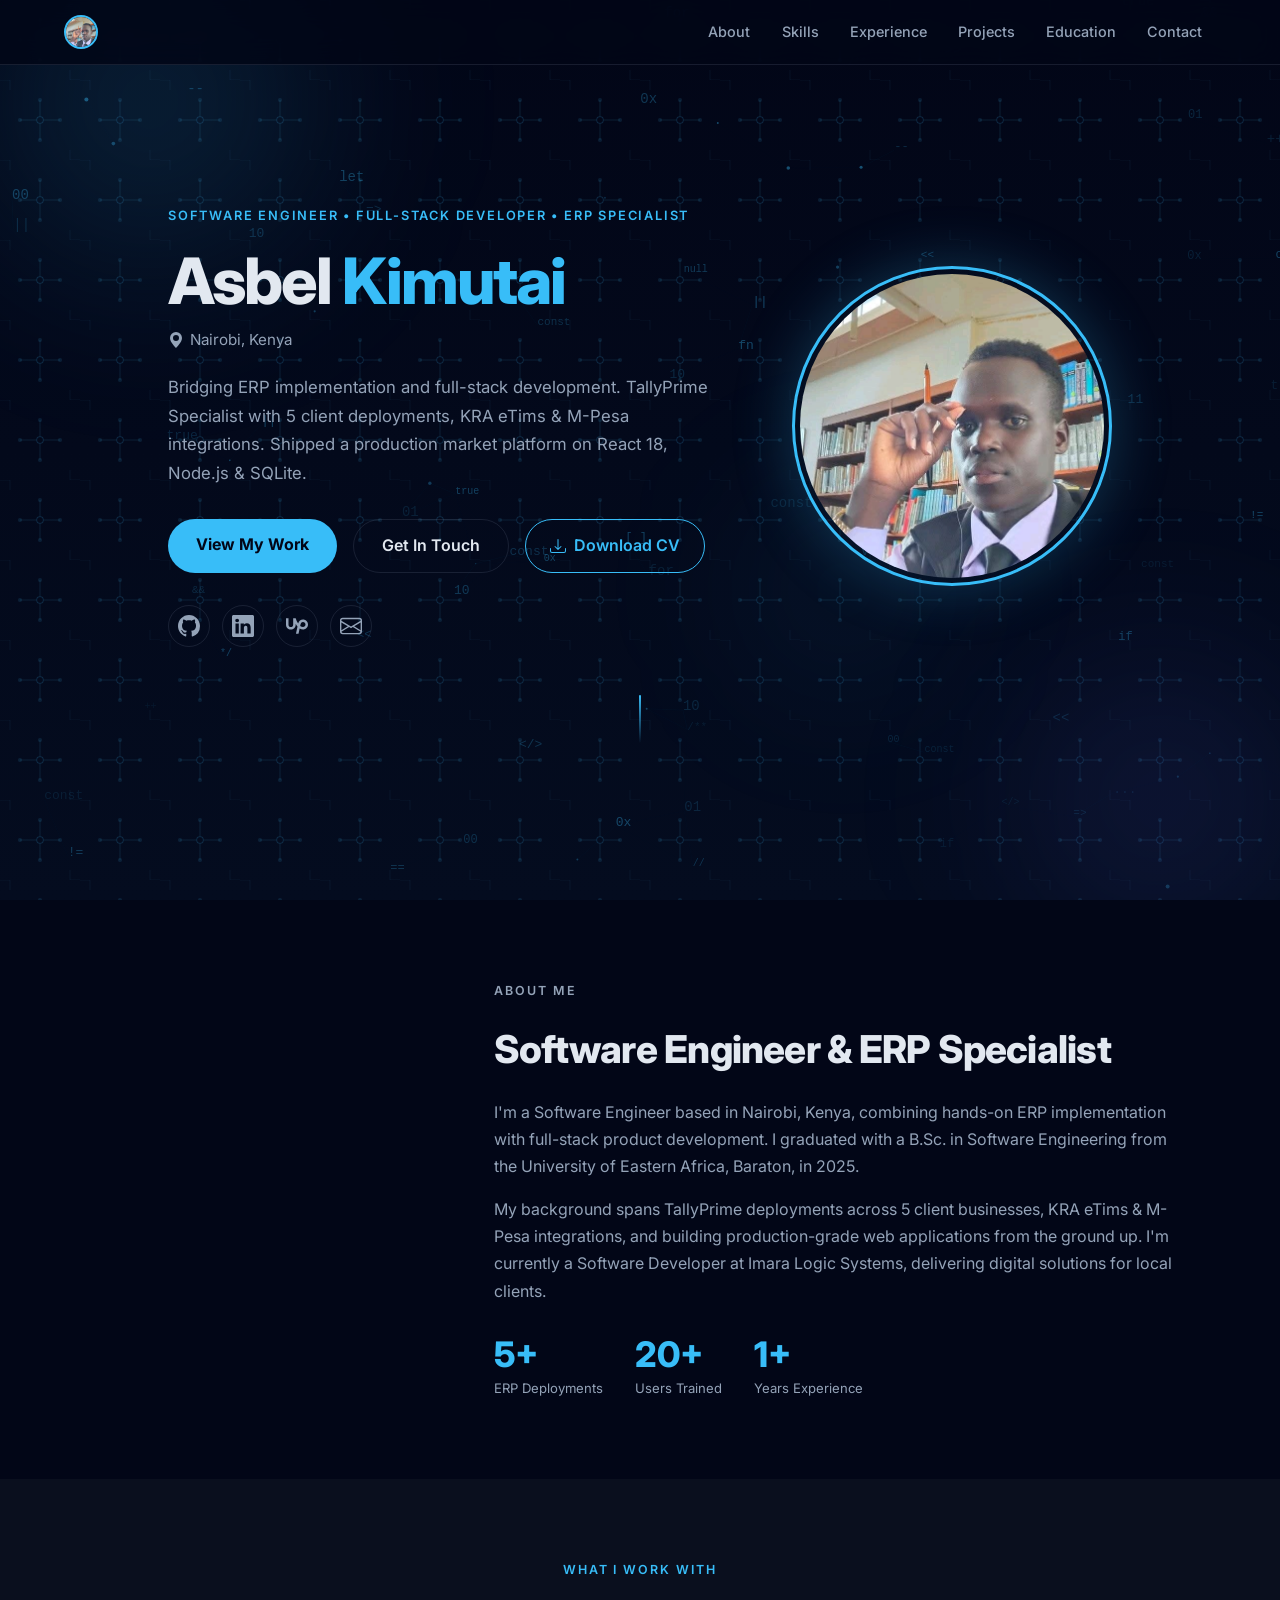
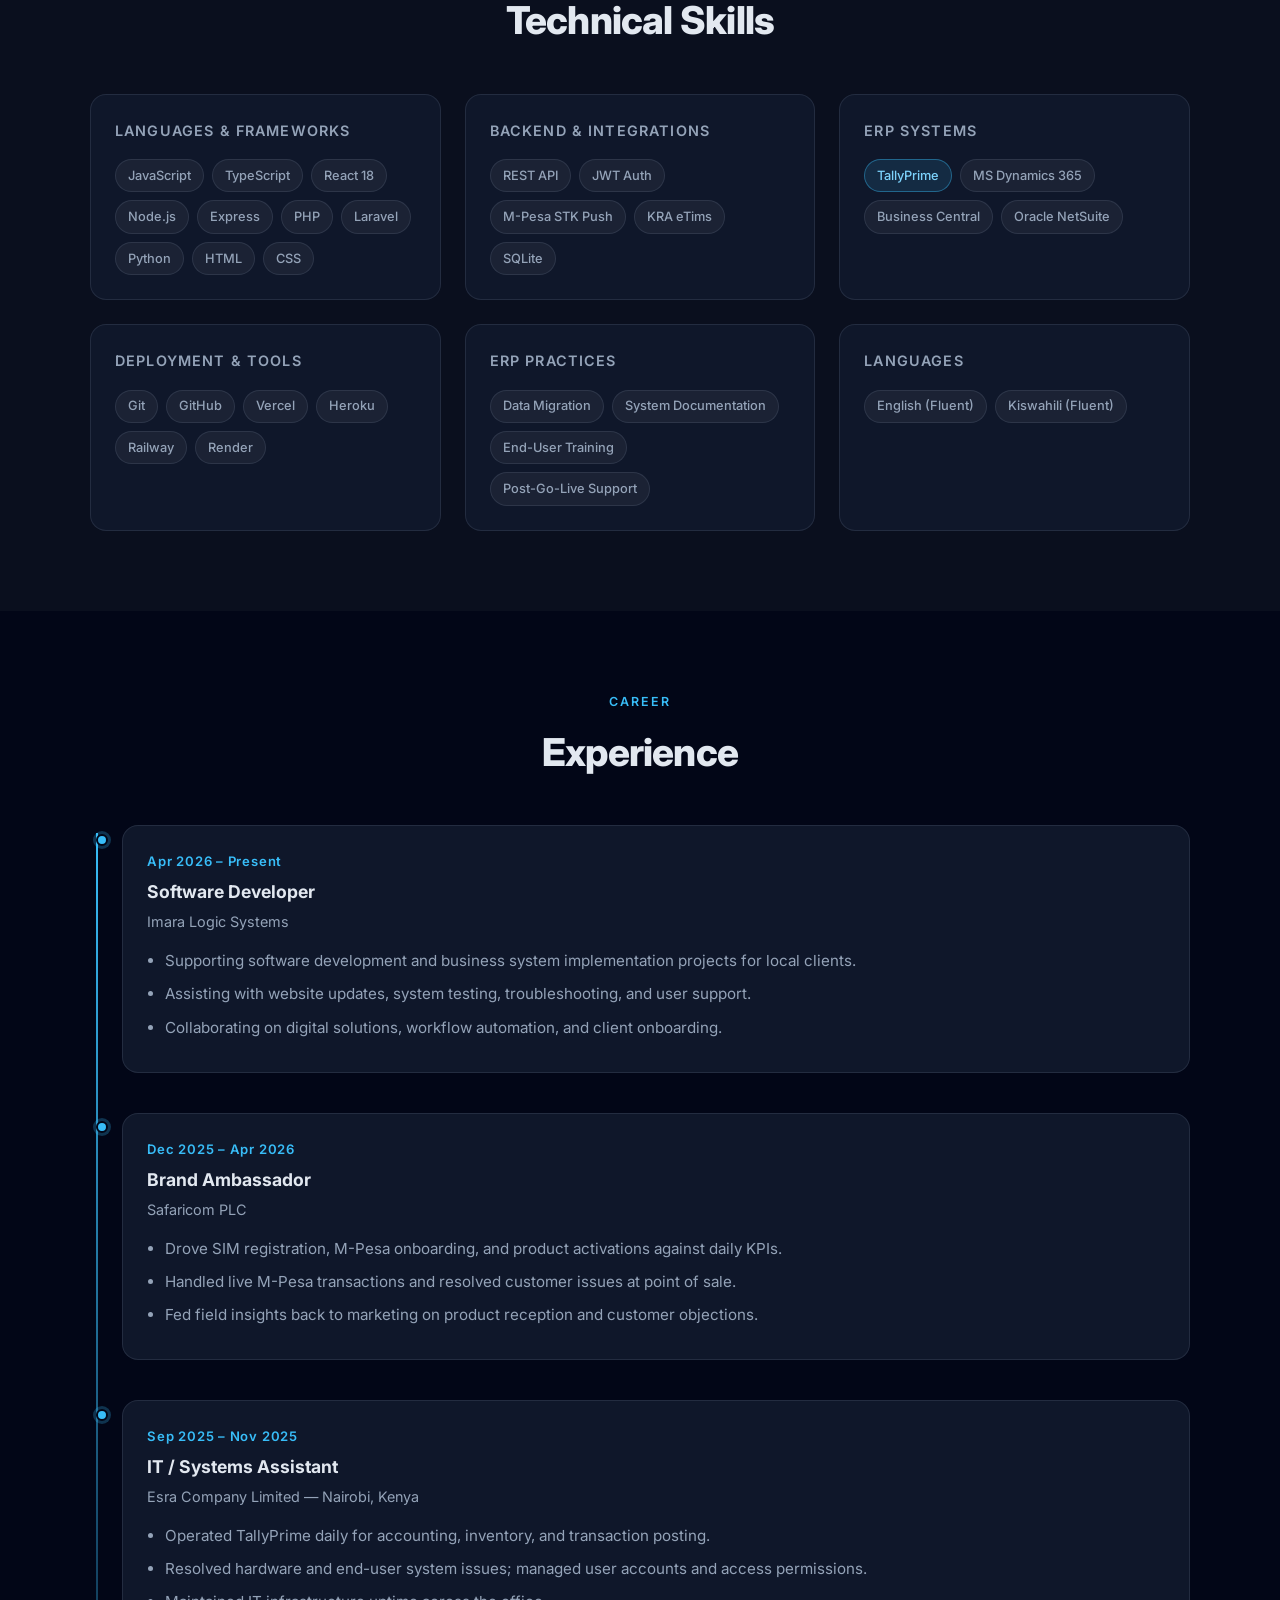
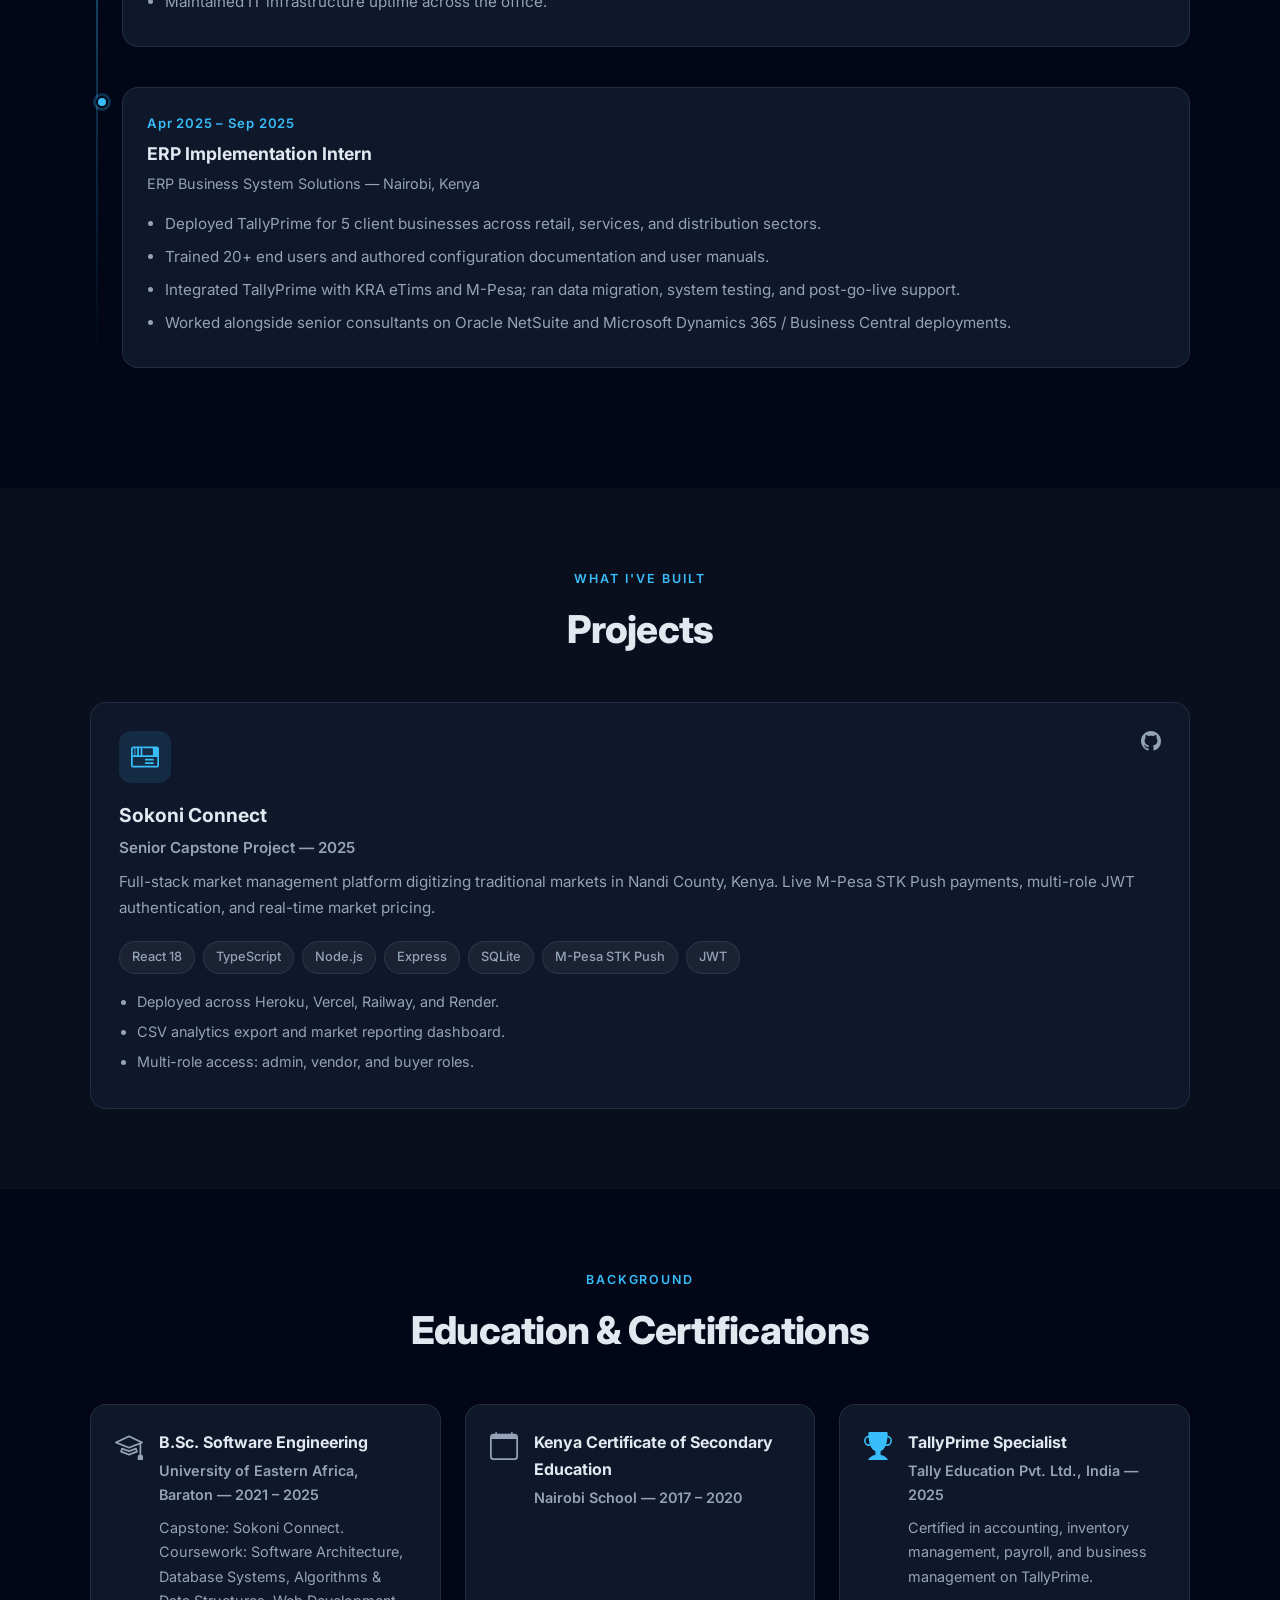
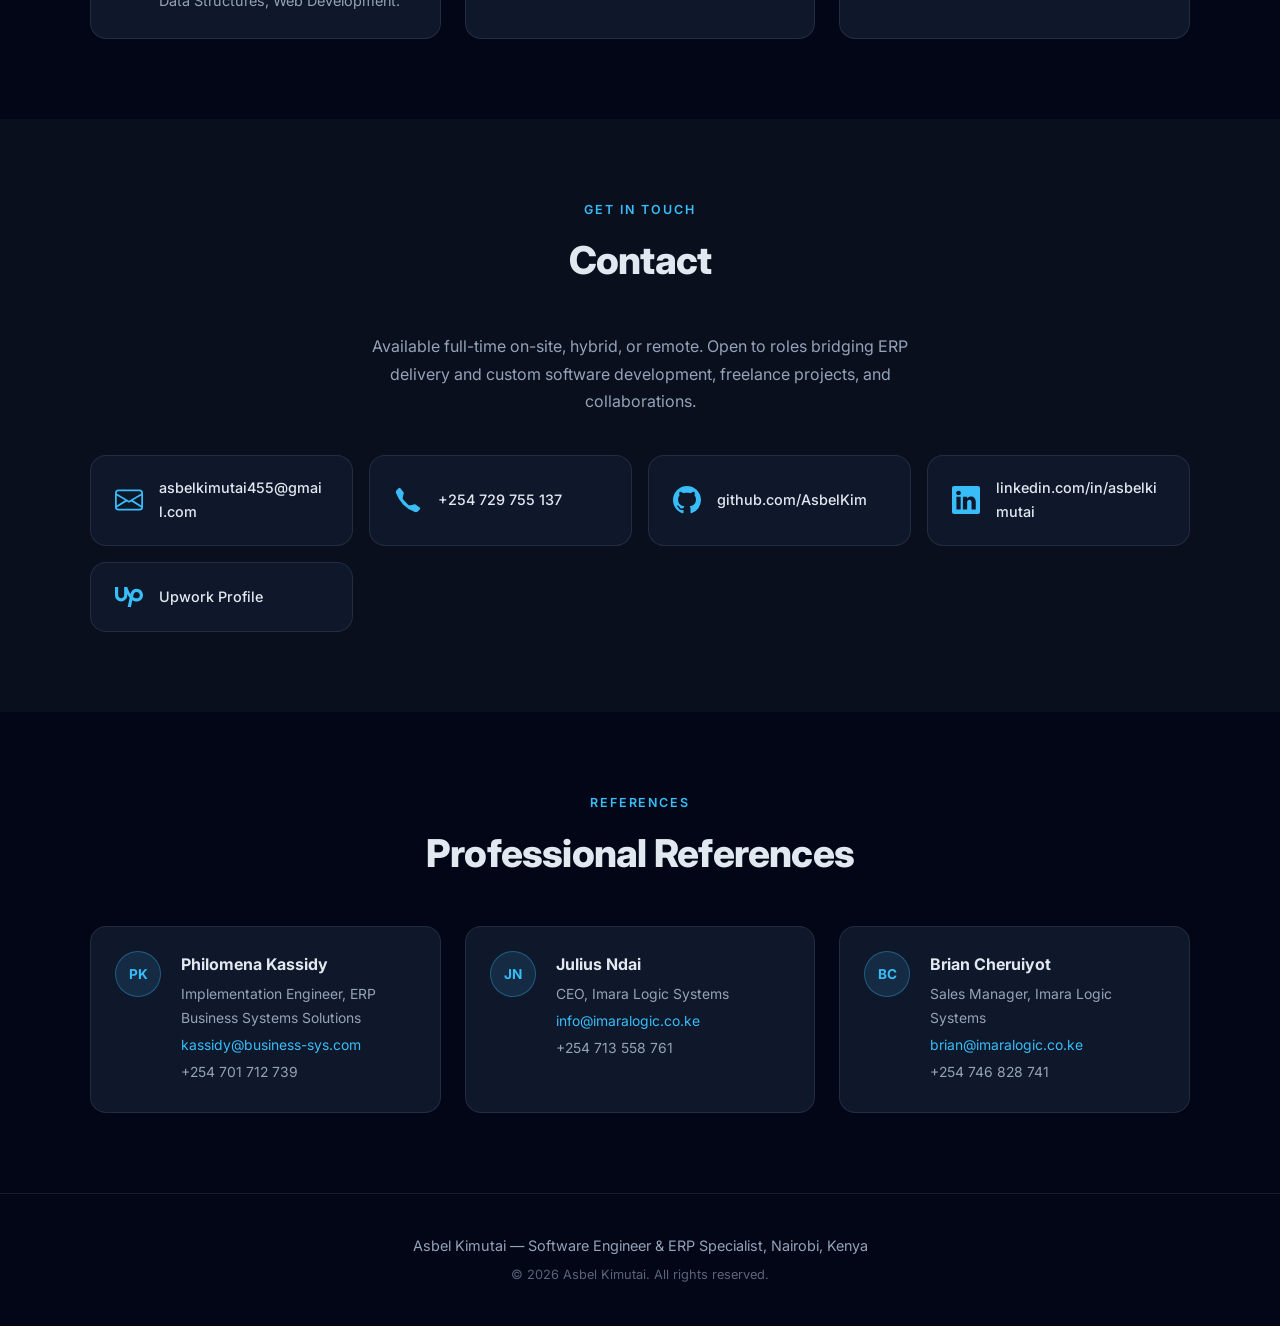
==== commit 2aa05754: "Add hero photo, CV page, tech background, nav avatar & favicon - Added hero.jpg profile photo to cir" ====
--- a/index.html
+++ b/index.html
@@ -4,6 +4,7 @@
     <meta charset="UTF-8" />
     <meta name="viewport" content="width=device-width, initial-scale=1.0" />
     <title>Asbel Kimutai | Software Engineer</title>
+    <link rel="icon" type="image/jpeg" href="images/hero.jpg" />
     <link rel="stylesheet" href="styles.css" />
     <link rel="preconnect" href="https://fonts.googleapis.com" />
     <link rel="preconnect" href="https://fonts.gstatic.com" crossorigin />
@@ -14,7 +15,10 @@
     <!-- NAV -->
     <nav class="navbar" id="navbar">
       <div class="nav-inner">
-        <a href="#home" class="nav-logo">AK</a>
+        <a href="#home" class="nav-logo">
+          <img src="images/hero.jpg" alt="AK" class="nav-avatar" onerror="this.style.display='none';this.nextElementSibling.style.display='inline'" />
+          <span class="nav-initials">AK</span>
+        </a>
         <ul class="nav-links">
           <li><a href="#about">About</a></li>
           <li><a href="#skills">Skills</a></li>
@@ -31,6 +35,10 @@
 
     <!-- HERO -->
     <section class="hero" id="home">
+      <canvas id="bg-canvas"></canvas>
+      <div class="orb orb-1"></div>
+      <div class="orb orb-2"></div>
+      <div class="orb orb-3"></div>
       <div class="hero-inner">
         <div class="hero-text">
           <p class="eyebrow">Software Engineer &bull; Full-Stack Developer &bull; ERP Specialist</p>
@@ -45,6 +53,10 @@
           <div class="hero-cta">
             <a href="#projects" class="btn-primary">View My Work</a>
             <a href="#contact" class="btn-secondary">Get In Touch</a>
+            <a href="assets/cv.html" target="_blank" class="btn-cv">
+              <svg xmlns="http://www.w3.org/2000/svg" width="16" height="16" fill="currentColor" viewBox="0 0 16 16"><path d="M.5 9.9a.5.5 0 0 1 .5.5v2.5a1 1 0 0 0 1 1h12a1 1 0 0 0 1-1v-2.5a.5.5 0 0 1 1 0v2.5a2 2 0 0 1-2 2H2a2 2 0 0 1-2-2v-2.5a.5.5 0 0 1 .5-.5z"/><path d="M7.646 11.854a.5.5 0 0 0 .708 0l3-3a.5.5 0 0 0-.708-.708L8.5 10.293V1.5a.5.5 0 0 0-1 0v8.793L5.354 8.146a.5.5 0 1 0-.708.708l3 3z"/></svg>
+              Download CV
+            </a>
           </div>
           <div class="social-row">
             <a href="https://github.com/AsbelKim" target="_blank" rel="noreferrer" aria-label="GitHub">
@@ -62,8 +74,9 @@
           </div>
         </div>
         <div class="hero-photo">
-          <div class="photo-ring">
-            <img src="images/hero.jpg" alt="Asbel Kimutai" class="hero-img" onerror="this.parentElement.classList.add('no-img')" />
+          <div class="photo-ring" id="photoRing">
+            <img src="images/hero.jpg" alt="Asbel Kimutai" class="hero-img" onerror="this.style.display='none';document.getElementById('photoInitials').style.display='flex'" />
+            <div class="photo-initials" id="photoInitials">AK</div>
           </div>
         </div>
       </div>
@@ -90,7 +103,7 @@
           <div class="about-stats">
             <div class="stat"><span class="stat-num">5+</span><span class="stat-label">ERP Deployments</span></div>
             <div class="stat"><span class="stat-num">20+</span><span class="stat-label">Users Trained</span></div>
-            <div class="stat"><span class="stat-num">4+</span><span class="stat-label">Years Experience</span></div>
+            <div class="stat"><span class="stat-num">1+</span><span class="stat-label">Years Experience</span></div>
           </div>
         </div>
       </div>
@@ -318,7 +331,7 @@
       <div class="section-inner">
         <p class="section-label center">Get In Touch</p>
         <h2 class="center">Contact</h2>
-        <p class="contact-intro">Open to hybrid roles bridging ERP delivery and custom software development, freelance projects, and collaborations.</p>
+        <p class="contact-intro">Available full-time on-site, hybrid, or remote. Open to roles bridging ERP delivery and custom software development, freelance projects, and collaborations.</p>
         <div class="contact-grid">
           <a href="mailto:asbelkimutai455@gmail.com" class="contact-card">
             <svg xmlns="http://www.w3.org/2000/svg" width="28" height="28" fill="currentColor" viewBox="0 0 16 16"><path d="M0 4a2 2 0 0 1 2-2h12a2 2 0 0 1 2 2v8a2 2 0 0 1-2 2H2a2 2 0 0 1-2-2V4Zm2-1a1 1 0 0 0-1 1v.217l7 4.2 7-4.2V4a1 1 0 0 0-1-1H2Zm13 2.383-4.708 2.825L15 11.105V5.383Zm-.034 6.876-5.64-3.471L8 9.583l-1.326-.795-5.64 3.47A1 1 0 0 0 2 13h12a1 1 0 0 0 .966-.741ZM1 11.105l4.708-2.897L1 5.383v5.722Z"/></svg>
@@ -383,7 +396,7 @@
 
     <footer class="footer">
       <p>Asbel Kimutai &mdash; Software Engineer &amp; ERP Specialist, Nairobi, Kenya</p>
-      <p class="footer-copy">&copy; 2026. Built with HTML, CSS &amp; JavaScript.</p>
+      <p class="footer-copy">&copy; 2026 Asbel Kimutai. All rights reserved.</p>
     </footer>
 
     <script src="script.js"></script>
--- a/styles.css
+++ b/styles.css
@@ -26,6 +26,20 @@
   -webkit-font-smoothing: antialiased;
 }
 
+/* ── Global dot-grid pattern ─────────────────────────────── */
+body::before {
+  content: '';
+  position: fixed;
+  inset: 0;
+  z-index: 0;
+  background-image: radial-gradient(circle, rgba(148, 163, 184, 0.13) 1px, transparent 1px);
+  background-size: 32px 32px;
+  pointer-events: none;
+}
+
+/* all content above the dot grid */
+.navbar, .hero, .section, .footer { position: relative; z-index: 1; }
+
 a { color: var(--accent); text-decoration: none; }
 a:hover { color: var(--accent-soft); }
 ul { list-style: none; }
@@ -53,10 +67,27 @@
 }
 
 .nav-logo {
+  display: flex;
+  align-items: center;
+  gap: 0.5rem;
   font-weight: 800;
-  font-size: 1.35rem;
+  font-size: 1.1rem;
   color: var(--accent);
   letter-spacing: -0.02em;
+}
+
+.nav-avatar {
+  width: 34px;
+  height: 34px;
+  border-radius: 50%;
+  object-fit: cover;
+  object-position: 55% 18%;
+  border: 2px solid var(--accent);
+  flex-shrink: 0;
+}
+
+.nav-initials {
+  display: none;
 }
 
 .nav-links {
@@ -96,9 +127,69 @@
   flex-direction: column;
   justify-content: center;
   padding: 7rem 1.5rem 4rem;
-  background:
-    radial-gradient(ellipse 80% 60% at 50% -10%, rgba(56, 189, 248, 0.14), transparent),
-    linear-gradient(180deg, #020617 0%, #040c1f 100%);
+  overflow: hidden;
+  background: linear-gradient(180deg, #020617 0%, #040c1f 100%);
+}
+
+/* Circuit-board grid overlay */
+.hero::before {
+  content: '';
+  position: absolute;
+  inset: 0;
+  z-index: 0;
+  background-image:
+    url("data:image/svg+xml,%3Csvg xmlns='http://www.w3.org/2000/svg' width='80' height='80'%3E%3Crect width='80' height='80' fill='none'/%3E%3Cpath d='M20 40h16M44 40h16M40 20v16M40 44v16' stroke='rgba(56,189,248,0.12)' stroke-width='1' fill='none'/%3E%3Ccircle cx='40' cy='40' r='3.5' fill='none' stroke='rgba(56,189,248,0.18)' stroke-width='1'/%3E%3Ccircle cx='20' cy='40' r='2' fill='rgba(56,189,248,0.12)'/%3E%3Ccircle cx='60' cy='40' r='2' fill='rgba(56,189,248,0.12)'/%3E%3Ccircle cx='40' cy='20' r='2' fill='rgba(56,189,248,0.12)'/%3E%3Ccircle cx='40' cy='60' r='2' fill='rgba(56,189,248,0.12)'/%3E%3Cpath d='M0 0 L10 0 L10 10' stroke='rgba(56,189,248,0.07)' stroke-width='0.8' fill='none'/%3E%3Cpath d='M80 80 L70 80 L70 70' stroke='rgba(56,189,248,0.07)' stroke-width='0.8' fill='none'/%3E%3C/svg%3E");
+  background-size: 80px 80px;
+  pointer-events: none;
+}
+
+/* Animated canvas particles sit behind hero content */
+#bg-canvas {
+  position: absolute;
+  inset: 0;
+  width: 100%;
+  height: 100%;
+  z-index: 0;
+  pointer-events: none;
+}
+
+.hero-inner { position: relative; z-index: 1; }
+.scroll-hint { position: relative; z-index: 1; }
+
+/* Floating glowing orbs */
+.orb {
+  position: absolute;
+  border-radius: 50%;
+  filter: blur(80px);
+  pointer-events: none;
+  z-index: 0;
+  animation: orbFloat 10s ease-in-out infinite alternate;
+}
+.orb-1 {
+  width: 500px; height: 500px;
+  background: radial-gradient(circle, rgba(56,189,248,0.18), transparent 70%);
+  top: -150px; left: -100px;
+  animation-duration: 12s;
+}
+.orb-2 {
+  width: 400px; height: 400px;
+  background: radial-gradient(circle, rgba(99,102,241,0.16), transparent 70%);
+  bottom: -100px; right: -80px;
+  animation-duration: 9s;
+  animation-delay: -4s;
+}
+.orb-3 {
+  width: 280px; height: 280px;
+  background: radial-gradient(circle, rgba(56,189,248,0.10), transparent 70%);
+  top: 50%; left: 55%;
+  animation-duration: 14s;
+  animation-delay: -7s;
+}
+
+@keyframes orbFloat {
+  0%   { transform: translate(0, 0) scale(1); }
+  50%  { transform: translate(30px, -30px) scale(1.06); }
+  100% { transform: translate(-20px, 20px) scale(0.96); }
 }
 
 .hero-inner {
@@ -174,6 +265,24 @@
 }
 .btn-secondary:hover { background: var(--accent-dim); transform: translateY(-2px); color: var(--text); }
 
+.btn-cv {
+  display: flex;
+  align-items: center;
+  gap: 0.5rem;
+  background: transparent;
+  color: var(--accent);
+  font-weight: 600;
+  padding: 0.75rem 1.5rem;
+  border-radius: 999px;
+  border: 1.5px solid var(--accent);
+  transition: background 0.2s, transform 0.2s, color 0.2s;
+}
+.btn-cv:hover {
+  background: var(--accent);
+  color: #020617;
+  transform: translateY(-2px);
+}
+
 .social-row {
   display: flex;
   gap: 0.75rem;
@@ -200,6 +309,7 @@
 .hero-photo { flex-shrink: 0; }
 
 .photo-ring {
+  position: relative;
   width: 320px; height: 320px;
   border-radius: 50%;
   border: 3px solid var(--accent);
@@ -212,14 +322,23 @@
 .hero-img {
   width: 100%; height: 100%;
   object-fit: cover;
+  object-position: 55% 18%;
   border-radius: 50%;
 }
 
-.photo-ring.no-img {
-  background: var(--panel);
-  display: flex;
+.photo-initials {
+  display: none;
+  position: absolute;
+  inset: 0;
   align-items: center;
   justify-content: center;
+  flex-direction: column;
+  gap: 0.3rem;
+  font-size: 4.5rem;
+  font-weight: 800;
+  color: var(--accent);
+  letter-spacing: -0.04em;
+  background: radial-gradient(circle, rgba(56,189,248,0.1), transparent 70%);
 }
 
 /* Scroll hint */
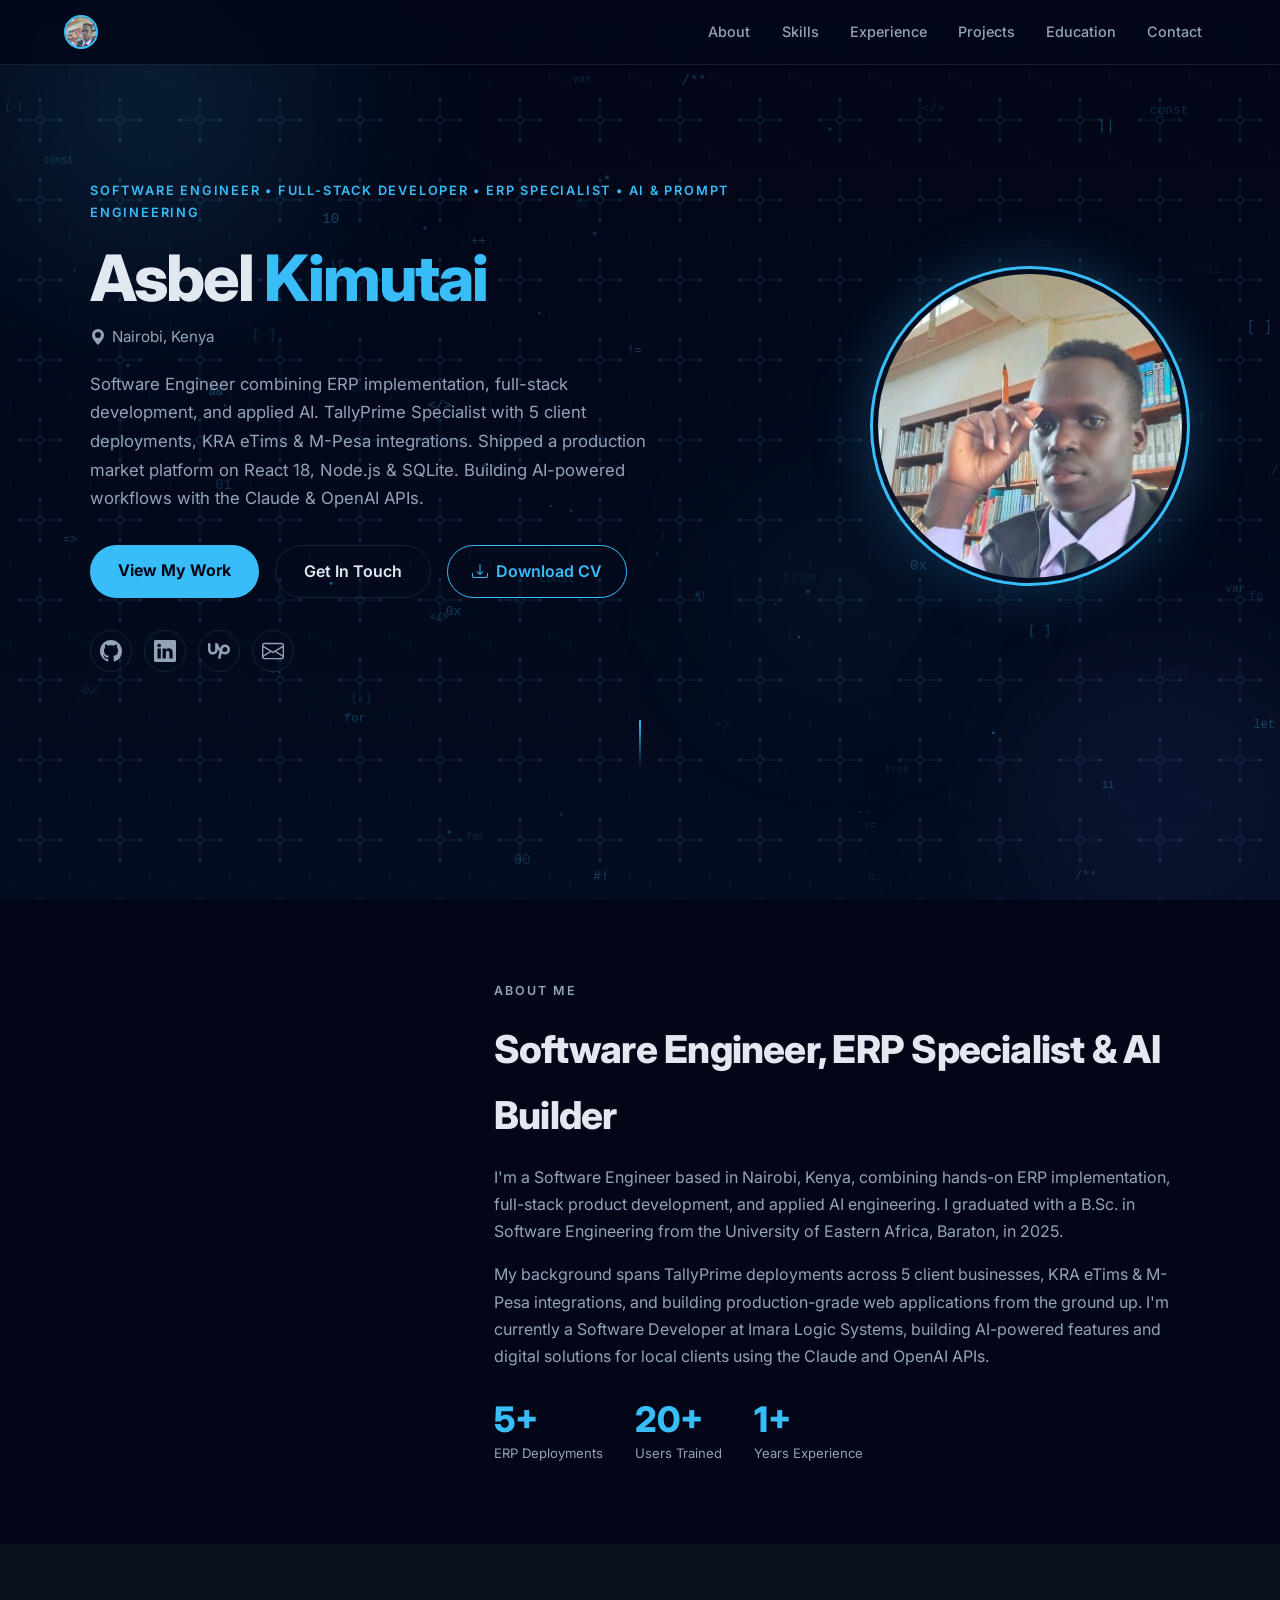
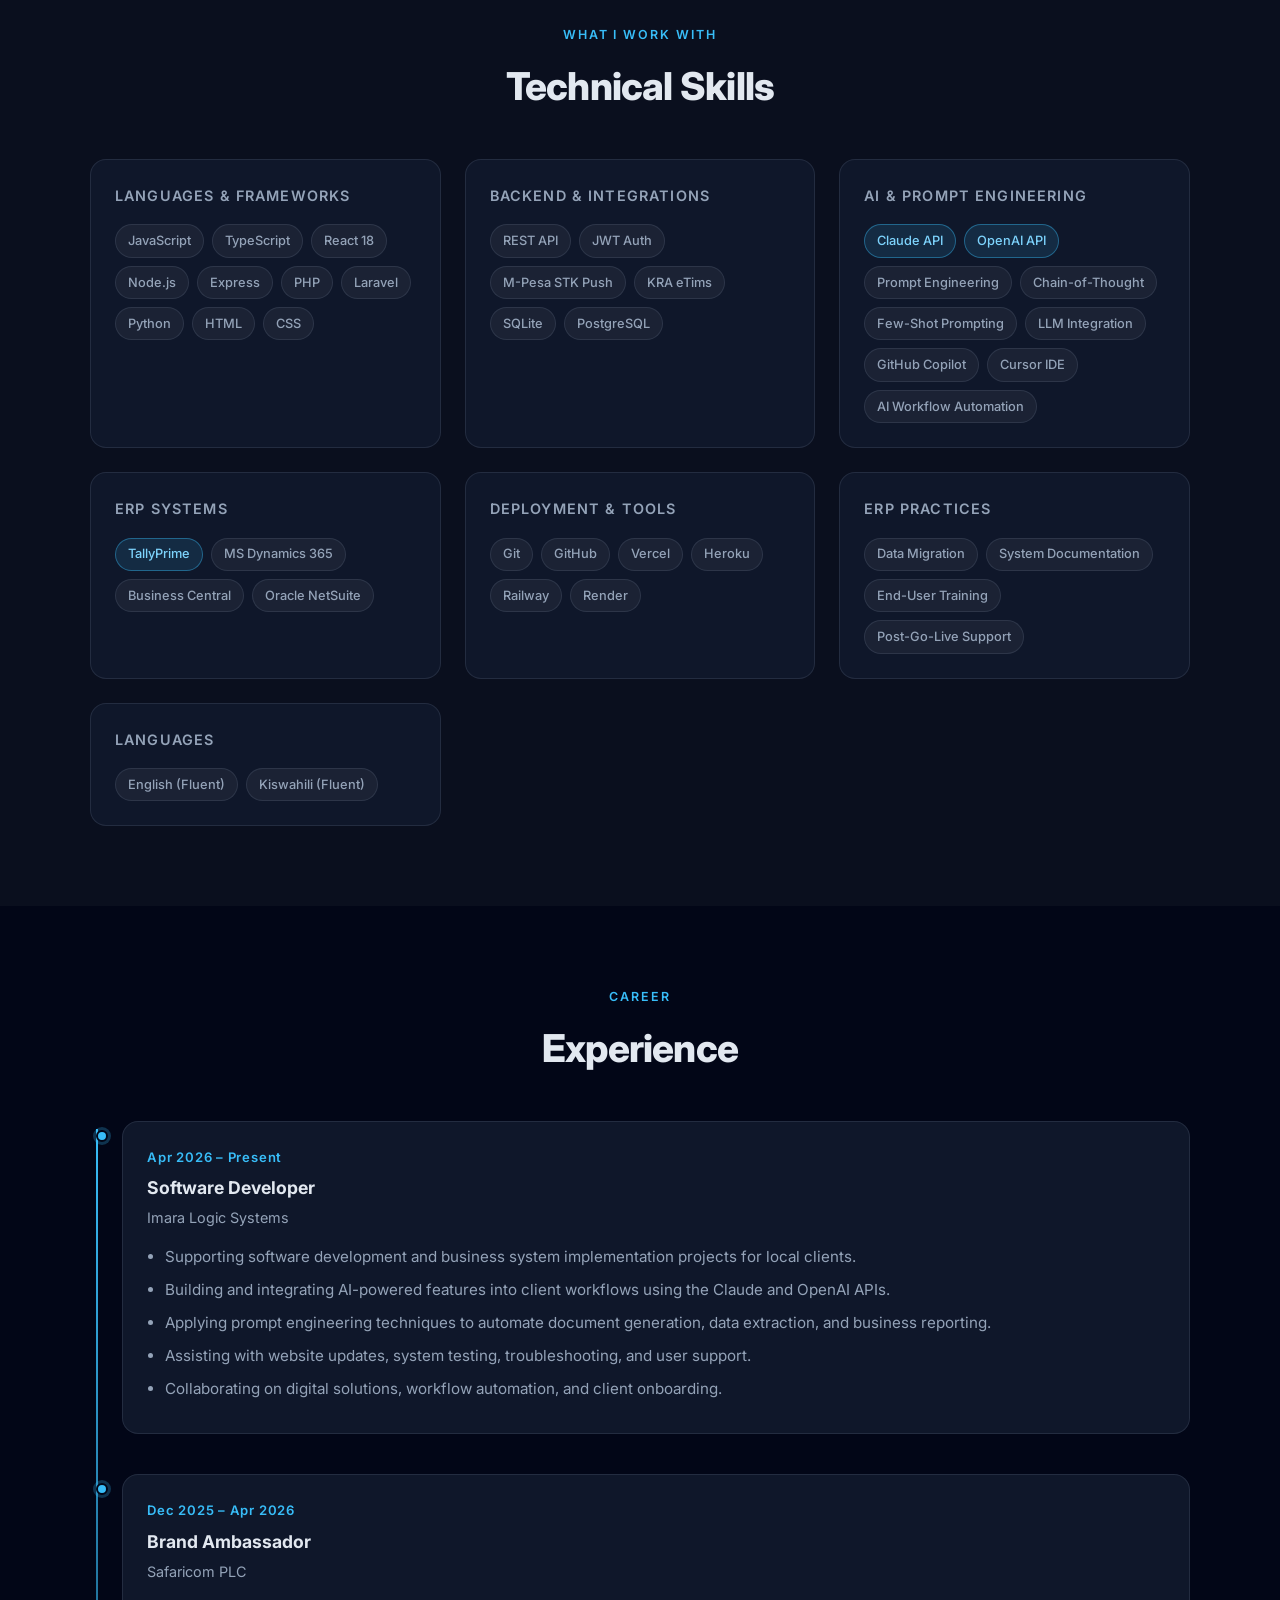
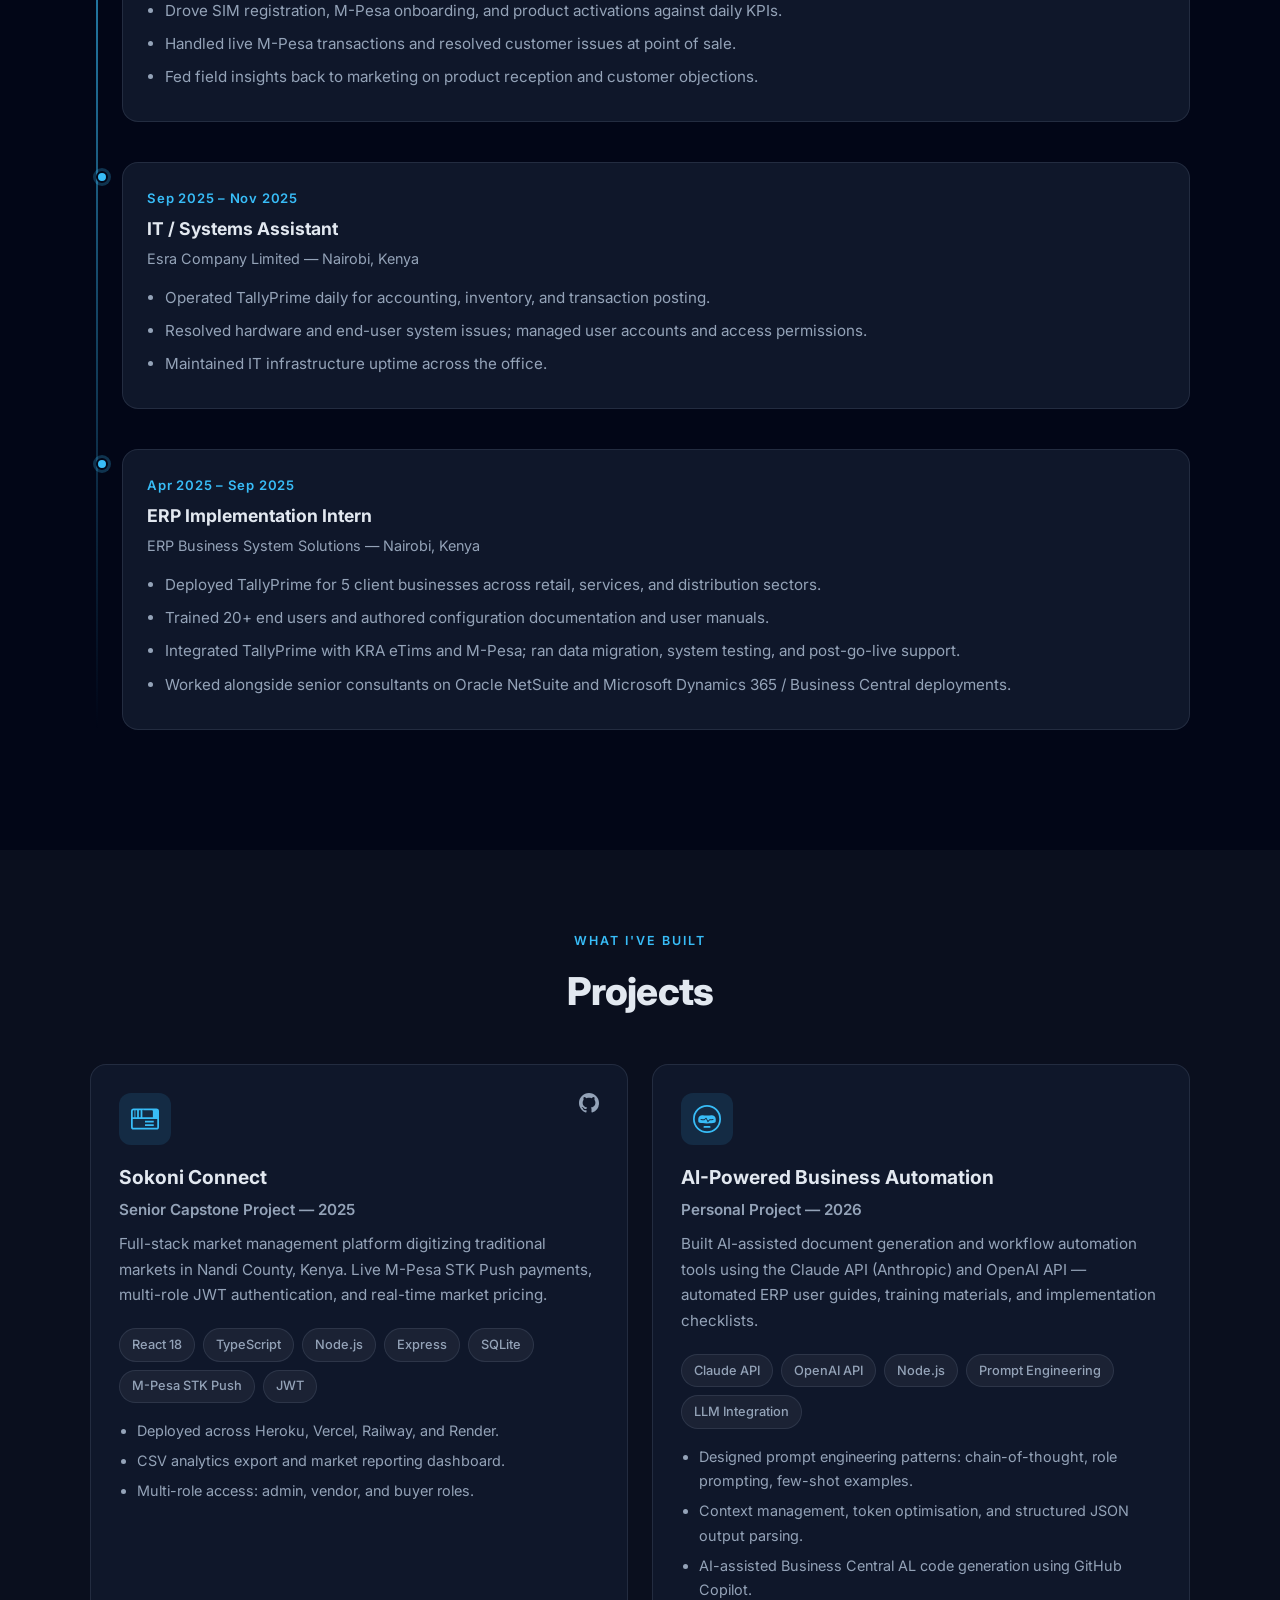
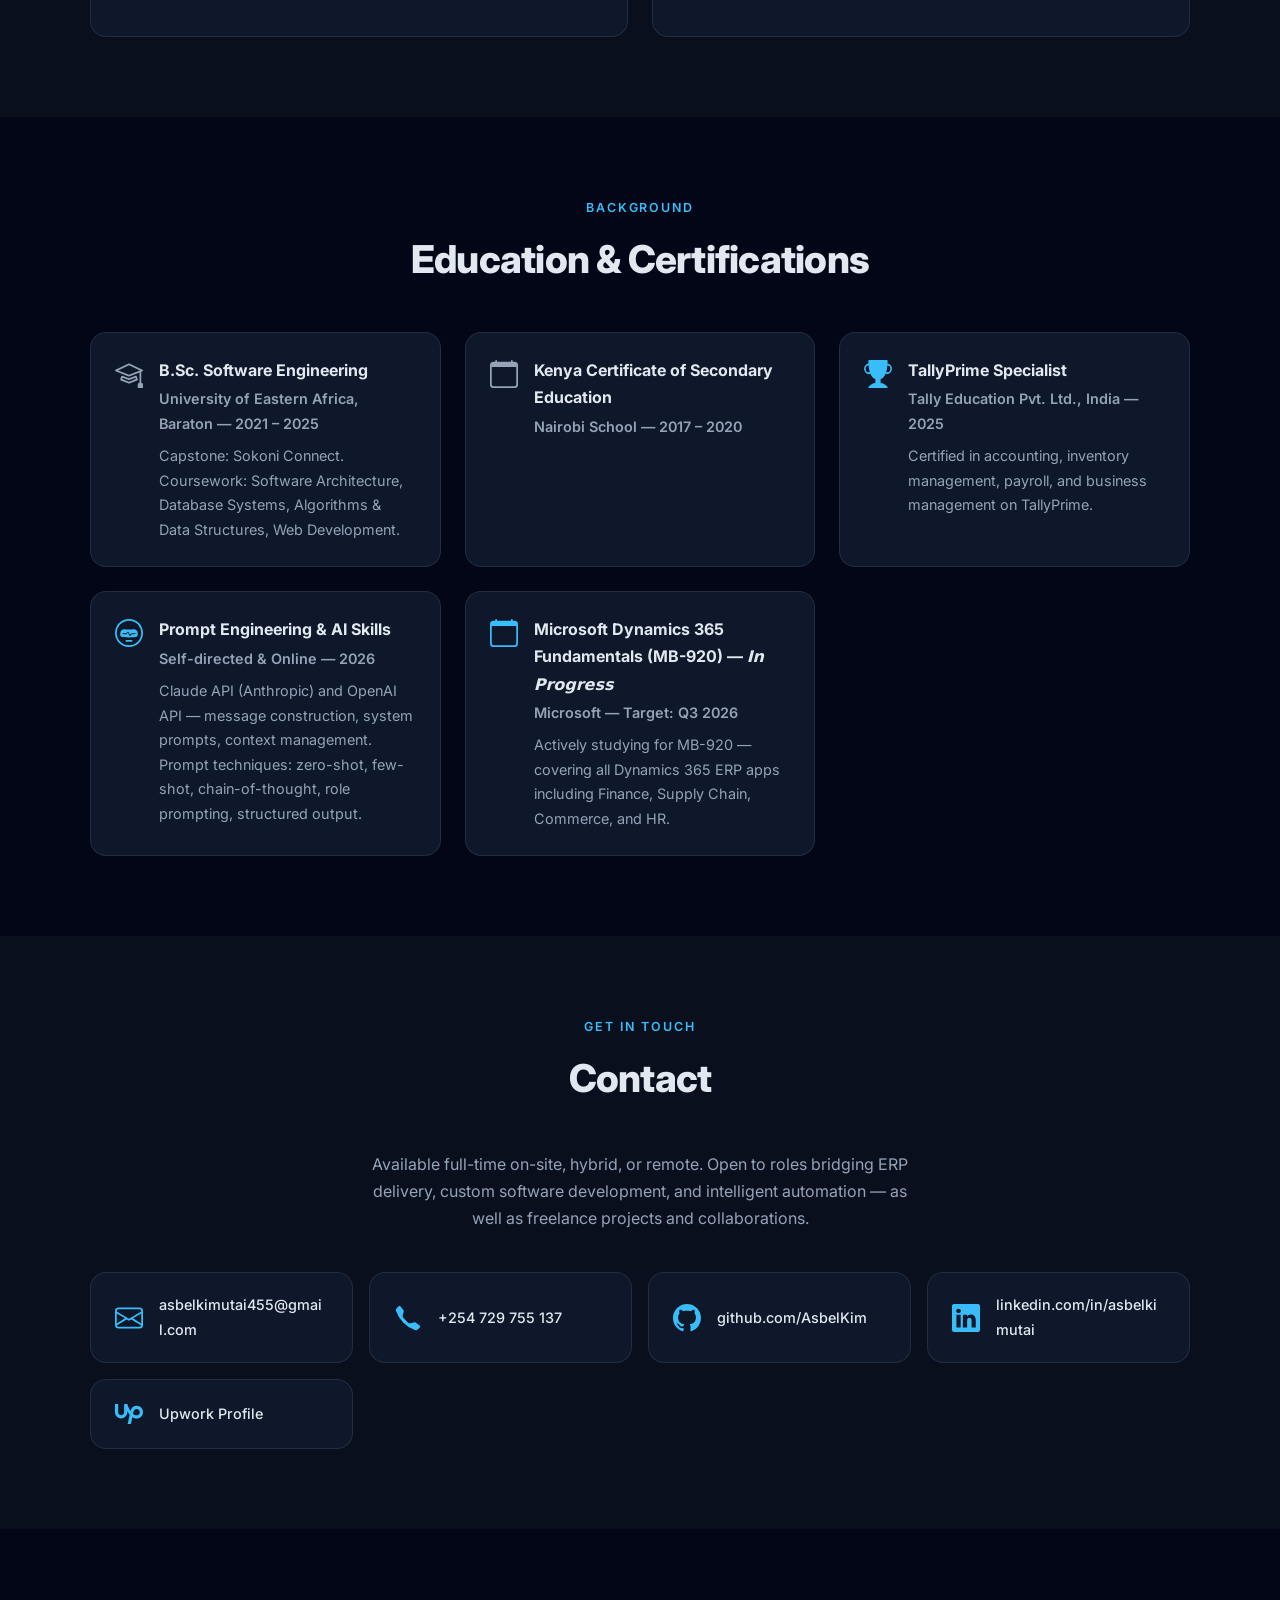
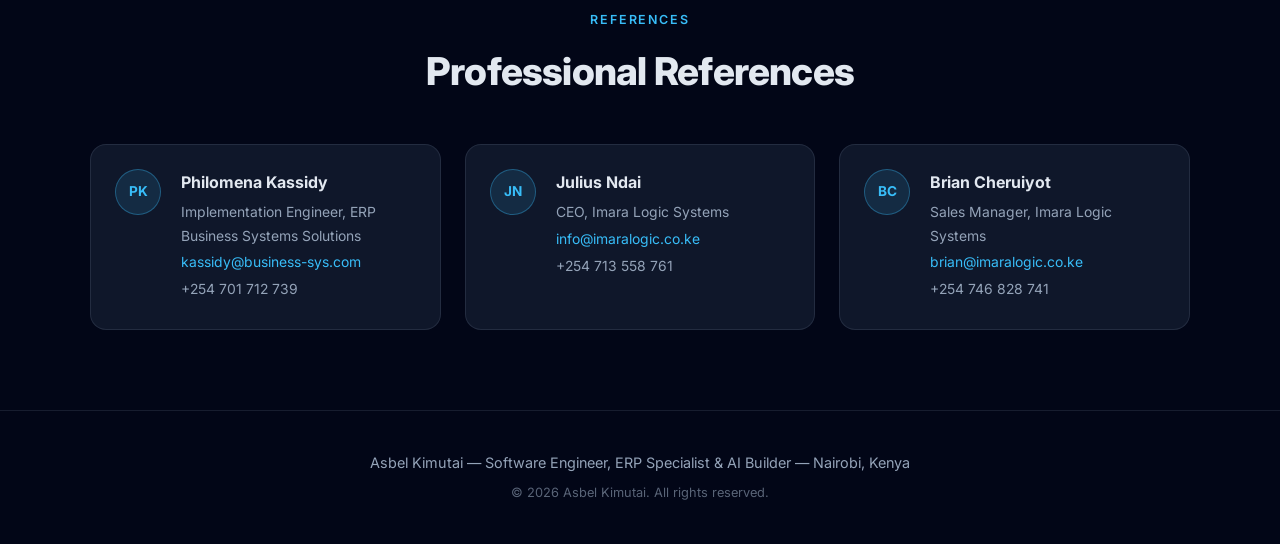
==== commit c65f3806: "Update portfolio and CV with AI and prompt engineering skills - Add AI & Prompt Engineering to hero " ====
--- a/index.html
+++ b/index.html
@@ -41,14 +41,14 @@
       <div class="orb orb-3"></div>
       <div class="hero-inner">
         <div class="hero-text">
-          <p class="eyebrow">Software Engineer &bull; Full-Stack Developer &bull; ERP Specialist</p>
+          <p class="eyebrow">Software Engineer &bull; Full-Stack Developer &bull; ERP Specialist &bull; AI &amp; Prompt Engineering</p>
           <h1>Asbel <span class="accent">Kimutai</span></h1>
           <p class="hero-location">
             <svg xmlns="http://www.w3.org/2000/svg" width="16" height="16" fill="currentColor" viewBox="0 0 16 16"><path d="M8 16s6-5.686 6-10A6 6 0 0 0 2 6c0 4.314 6 10 6 10zm0-7a3 3 0 1 1 0-6 3 3 0 0 1 0 6z"/></svg>
             Nairobi, Kenya
           </p>
           <p class="hero-summary">
-            Bridging ERP implementation and full-stack development. TallyPrime Specialist with 5 client deployments, KRA eTims &amp; M-Pesa integrations. Shipped a production market platform on React 18, Node.js &amp; SQLite.
+            Software Engineer combining ERP implementation, full-stack development, and applied AI. TallyPrime Specialist with 5 client deployments, KRA eTims &amp; M-Pesa integrations. Shipped a production market platform on React 18, Node.js &amp; SQLite. Building AI-powered workflows with the Claude &amp; OpenAI APIs.
           </p>
           <div class="hero-cta">
             <a href="#projects" class="btn-primary">View My Work</a>
@@ -93,12 +93,12 @@
         </div>
         <div class="about-text">
           <p class="section-label">About Me</p>
-          <h2>Software Engineer &amp; ERP Specialist</h2>
+          <h2>Software Engineer, ERP Specialist &amp; AI Builder</h2>
           <p>
-            I'm a Software Engineer based in Nairobi, Kenya, combining hands-on ERP implementation with full-stack product development. I graduated with a B.Sc. in Software Engineering from the University of Eastern Africa, Baraton, in 2025.
+            I'm a Software Engineer based in Nairobi, Kenya, combining hands-on ERP implementation, full-stack product development, and applied AI engineering. I graduated with a B.Sc. in Software Engineering from the University of Eastern Africa, Baraton, in 2025.
           </p>
           <p>
-            My background spans TallyPrime deployments across 5 client businesses, KRA eTims &amp; M-Pesa integrations, and building production-grade web applications from the ground up. I'm currently a Software Developer at Imara Logic Systems, delivering digital solutions for local clients.
+            My background spans TallyPrime deployments across 5 client businesses, KRA eTims &amp; M-Pesa integrations, and building production-grade web applications from the ground up. I'm currently a Software Developer at Imara Logic Systems, building AI-powered features and digital solutions for local clients using the Claude and OpenAI APIs.
           </p>
           <div class="about-stats">
             <div class="stat"><span class="stat-num">5+</span><span class="stat-label">ERP Deployments</span></div>
@@ -138,6 +138,21 @@
               <span class="tag">M-Pesa STK Push</span>
               <span class="tag">KRA eTims</span>
               <span class="tag">SQLite</span>
+              <span class="tag">PostgreSQL</span>
+            </div>
+          </div>
+          <div class="skill-cat">
+            <h3>AI &amp; Prompt Engineering</h3>
+            <div class="tag-list">
+              <span class="tag tag-accent">Claude API</span>
+              <span class="tag tag-accent">OpenAI API</span>
+              <span class="tag">Prompt Engineering</span>
+              <span class="tag">Chain-of-Thought</span>
+              <span class="tag">Few-Shot Prompting</span>
+              <span class="tag">LLM Integration</span>
+              <span class="tag">GitHub Copilot</span>
+              <span class="tag">Cursor IDE</span>
+              <span class="tag">AI Workflow Automation</span>
             </div>
           </div>
           <div class="skill-cat">
@@ -195,6 +210,8 @@
               <p class="timeline-company">Imara Logic Systems</p>
               <ul>
                 <li>Supporting software development and business system implementation projects for local clients.</li>
+                <li>Building and integrating AI-powered features into client workflows using the Claude and OpenAI APIs.</li>
+                <li>Applying prompt engineering techniques to automate document generation, data extraction, and business reporting.</li>
                 <li>Assisting with website updates, system testing, troubleshooting, and user support.</li>
                 <li>Collaborating on digital solutions, workflow automation, and client onboarding.</li>
               </ul>
@@ -283,6 +300,31 @@
               <li>Multi-role access: admin, vendor, and buyer roles.</li>
             </ul>
           </div>
+
+          <div class="project-card">
+            <div class="project-header">
+              <div class="project-icon">
+                <svg xmlns="http://www.w3.org/2000/svg" width="28" height="28" fill="currentColor" viewBox="0 0 16 16"><path d="M6 12.5a.5.5 0 0 1 .5-.5h3a.5.5 0 0 1 0 1h-3a.5.5 0 0 1-.5-.5ZM3 8.062C3 6.76 4.235 5.765 5.53 5.886a26.58 26.58 0 0 0 4.94 0C11.765 5.765 13 6.76 13 8.062v1.157a.933.933 0 0 1-.765.935c-.845.147-2.34.346-4.235.346-1.895 0-3.39-.2-4.235-.346A.933.933 0 0 1 3 9.219V8.062Zm4.542-.827a.25.25 0 0 0-.217.068l-.92.9a24.767 24.767 0 0 1-1.871-.183.25.25 0 0 0-.068.495c.55.076 1.232.149 2.02.193a.25.25 0 0 0 .189-.071l.754-.736.847 1.71a.25.25 0 0 0 .404.062l.932-.97a25.286 25.286 0 0 0 1.922-.188.25.25 0 0 0-.068-.495c-.538.074-1.207.145-1.98.189a.25.25 0 0 0-.166.076l-.754.785-.842-1.7a.25.25 0 0 0-.182-.134Z"/><path d="M8 1a7 7 0 1 0 0 14A7 7 0 0 0 8 1ZM0 8a8 8 0 1 1 16 0A8 8 0 0 1 0 8Z"/></svg>
+              </div>
+              <div class="project-links"></div>
+            </div>
+            <h3>AI-Powered Business Automation</h3>
+            <p class="project-sub">Personal Project &mdash; 2026</p>
+            <p>Built AI-assisted document generation and workflow automation tools using the Claude API (Anthropic) and OpenAI API — automated ERP user guides, training materials, and implementation checklists.</p>
+            <div class="tag-list mt">
+              <span class="tag">Claude API</span>
+              <span class="tag">OpenAI API</span>
+              <span class="tag">Node.js</span>
+              <span class="tag">Prompt Engineering</span>
+              <span class="tag">LLM Integration</span>
+            </div>
+            <ul class="project-bullets">
+              <li>Designed prompt engineering patterns: chain-of-thought, role prompting, few-shot examples.</li>
+              <li>Context management, token optimisation, and structured JSON output parsing.</li>
+              <li>AI-assisted Business Central AL code generation using GitHub Copilot.</li>
+            </ul>
+          </div>
+
         </div>
       </div>
     </section>
@@ -322,6 +364,26 @@
               <p>Certified in accounting, inventory management, payroll, and business management on TallyPrime.</p>
             </div>
           </div>
+          <div class="edu-card cert">
+            <div class="edu-icon accent-icon">
+              <svg xmlns="http://www.w3.org/2000/svg" width="28" height="28" fill="currentColor" viewBox="0 0 16 16"><path d="M6 12.5a.5.5 0 0 1 .5-.5h3a.5.5 0 0 1 0 1h-3a.5.5 0 0 1-.5-.5ZM3 8.062C3 6.76 4.235 5.765 5.53 5.886a26.58 26.58 0 0 0 4.94 0C11.765 5.765 13 6.76 13 8.062v1.157a.933.933 0 0 1-.765.935c-.845.147-2.34.346-4.235.346-1.895 0-3.39-.2-4.235-.346A.933.933 0 0 1 3 9.219V8.062Zm4.542-.827a.25.25 0 0 0-.217.068l-.92.9a24.767 24.767 0 0 1-1.871-.183.25.25 0 0 0-.068.495c.55.076 1.232.149 2.02.193a.25.25 0 0 0 .189-.071l.754-.736.847 1.71a.25.25 0 0 0 .404.062l.932-.97a25.286 25.286 0 0 0 1.922-.188.25.25 0 0 0-.068-.495c-.538.074-1.207.145-1.98.189a.25.25 0 0 0-.166.076l-.754.785-.842-1.7a.25.25 0 0 0-.182-.134Z"/><path d="M8 1a7 7 0 1 0 0 14A7 7 0 0 0 8 1ZM0 8a8 8 0 1 1 16 0A8 8 0 0 1 0 8Z"/></svg>
+            </div>
+            <div class="edu-body">
+              <h3>Prompt Engineering &amp; AI Skills</h3>
+              <p class="edu-meta">Self-directed &amp; Online &mdash; 2026</p>
+              <p>Claude API (Anthropic) and OpenAI API — message construction, system prompts, context management. Prompt techniques: zero-shot, few-shot, chain-of-thought, role prompting, structured output.</p>
+            </div>
+          </div>
+          <div class="edu-card cert">
+            <div class="edu-icon accent-icon">
+              <svg xmlns="http://www.w3.org/2000/svg" width="28" height="28" fill="currentColor" viewBox="0 0 16 16"><path d="M3.5 0a.5.5 0 0 1 .5.5V1h8V.5a.5.5 0 0 1 1 0V1h1a2 2 0 0 1 2 2v11a2 2 0 0 1-2 2H2a2 2 0 0 1-2-2V3a2 2 0 0 1 2-2h1V.5a.5.5 0 0 1 .5-.5zM1 4v10a1 1 0 0 0 1 1h12a1 1 0 0 0 1-1V4H1z"/></svg>
+            </div>
+            <div class="edu-body">
+              <h3>Microsoft Dynamics 365 Fundamentals (MB-920) &mdash; <em>In Progress</em></h3>
+              <p class="edu-meta">Microsoft &mdash; Target: Q3 2026</p>
+              <p>Actively studying for MB-920 — covering all Dynamics 365 ERP apps including Finance, Supply Chain, Commerce, and HR.</p>
+            </div>
+          </div>
         </div>
       </div>
     </section>
@@ -331,7 +393,7 @@
       <div class="section-inner">
         <p class="section-label center">Get In Touch</p>
         <h2 class="center">Contact</h2>
-        <p class="contact-intro">Available full-time on-site, hybrid, or remote. Open to roles bridging ERP delivery and custom software development, freelance projects, and collaborations.</p>
+        <p class="contact-intro">Available full-time on-site, hybrid, or remote. Open to roles bridging ERP delivery, custom software development, and intelligent automation — as well as freelance projects and collaborations.</p>
         <div class="contact-grid">
           <a href="mailto:asbelkimutai455@gmail.com" class="contact-card">
             <svg xmlns="http://www.w3.org/2000/svg" width="28" height="28" fill="currentColor" viewBox="0 0 16 16"><path d="M0 4a2 2 0 0 1 2-2h12a2 2 0 0 1 2 2v8a2 2 0 0 1-2 2H2a2 2 0 0 1-2-2V4Zm2-1a1 1 0 0 0-1 1v.217l7 4.2 7-4.2V4a1 1 0 0 0-1-1H2Zm13 2.383-4.708 2.825L15 11.105V5.383Zm-.034 6.876-5.64-3.471L8 9.583l-1.326-.795-5.64 3.47A1 1 0 0 0 2 13h12a1 1 0 0 0 .966-.741ZM1 11.105l4.708-2.897L1 5.383v5.722Z"/></svg>
@@ -395,7 +457,7 @@
     </section>
 
     <footer class="footer">
-      <p>Asbel Kimutai &mdash; Software Engineer &amp; ERP Specialist, Nairobi, Kenya</p>
+      <p>Asbel Kimutai &mdash; Software Engineer, ERP Specialist &amp; AI Builder &mdash; Nairobi, Kenya</p>
       <p class="footer-copy">&copy; 2026 Asbel Kimutai. All rights reserved.</p>
     </footer>
 
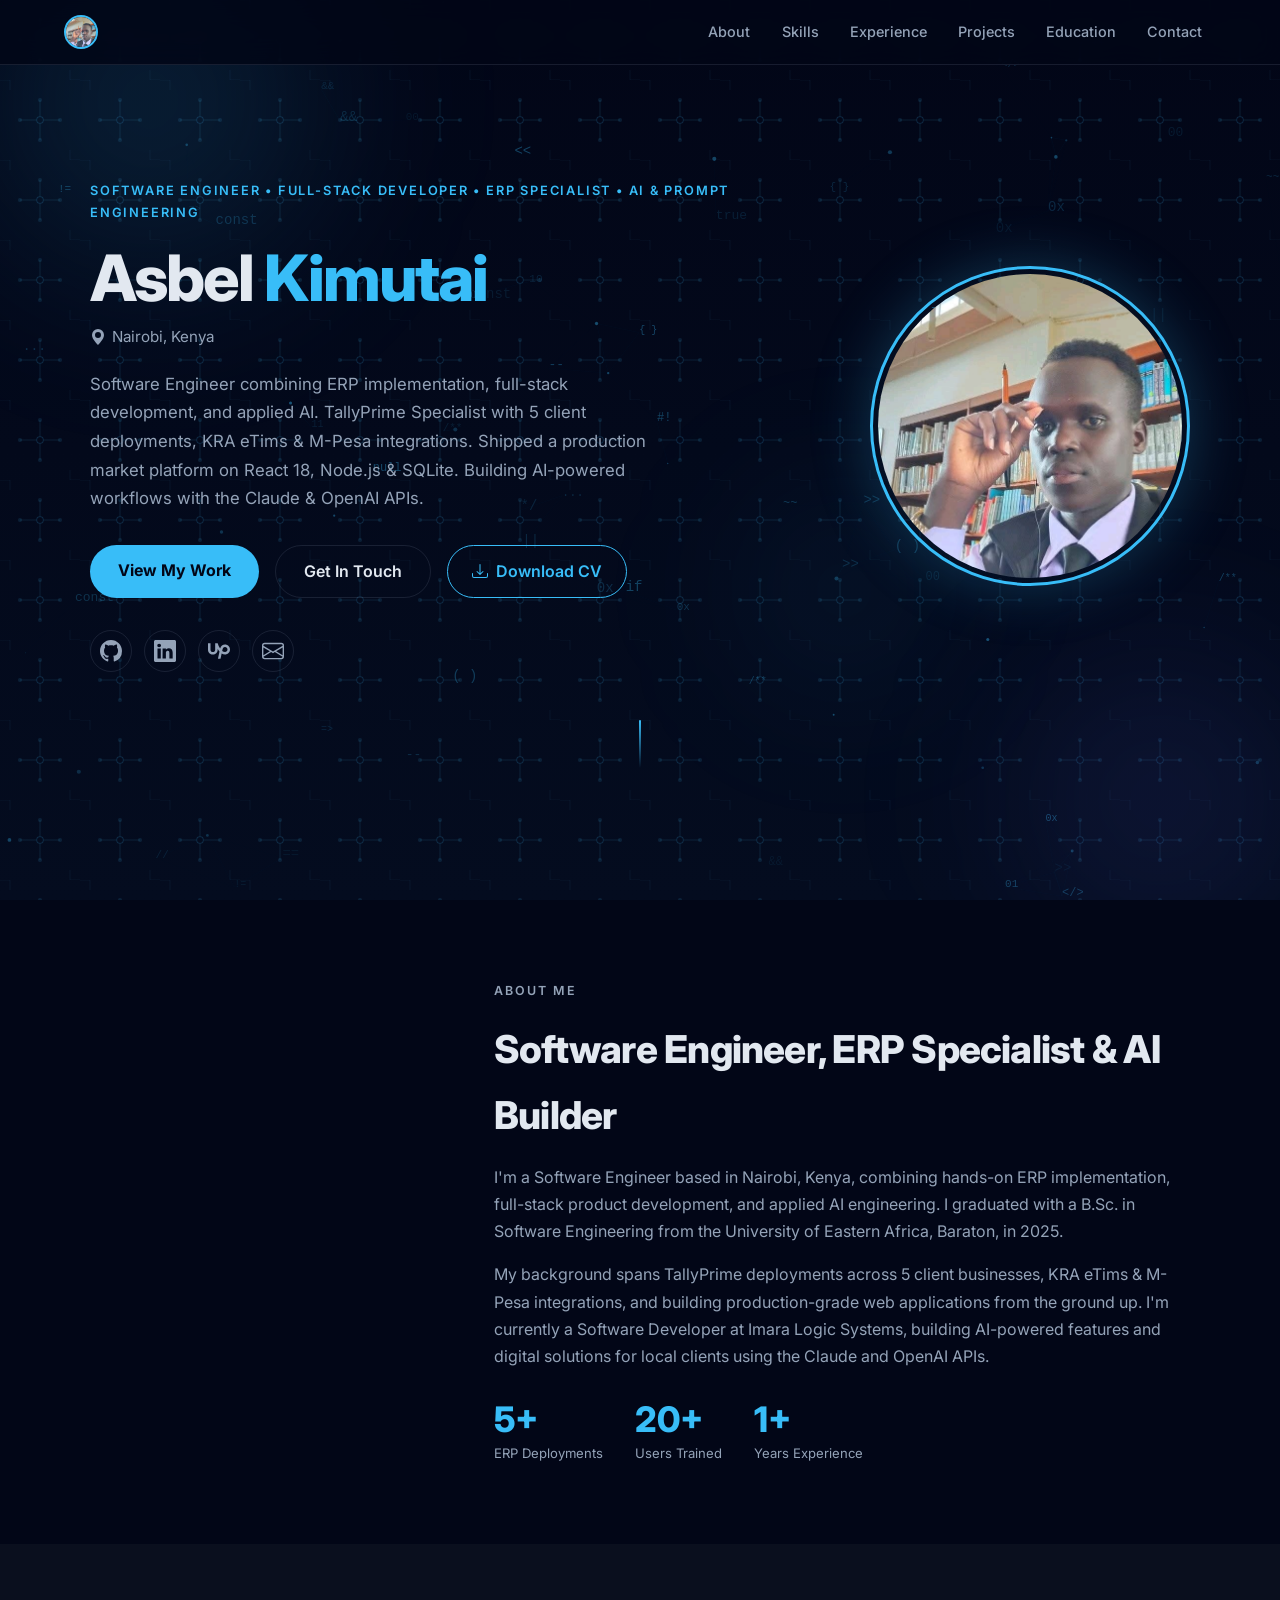
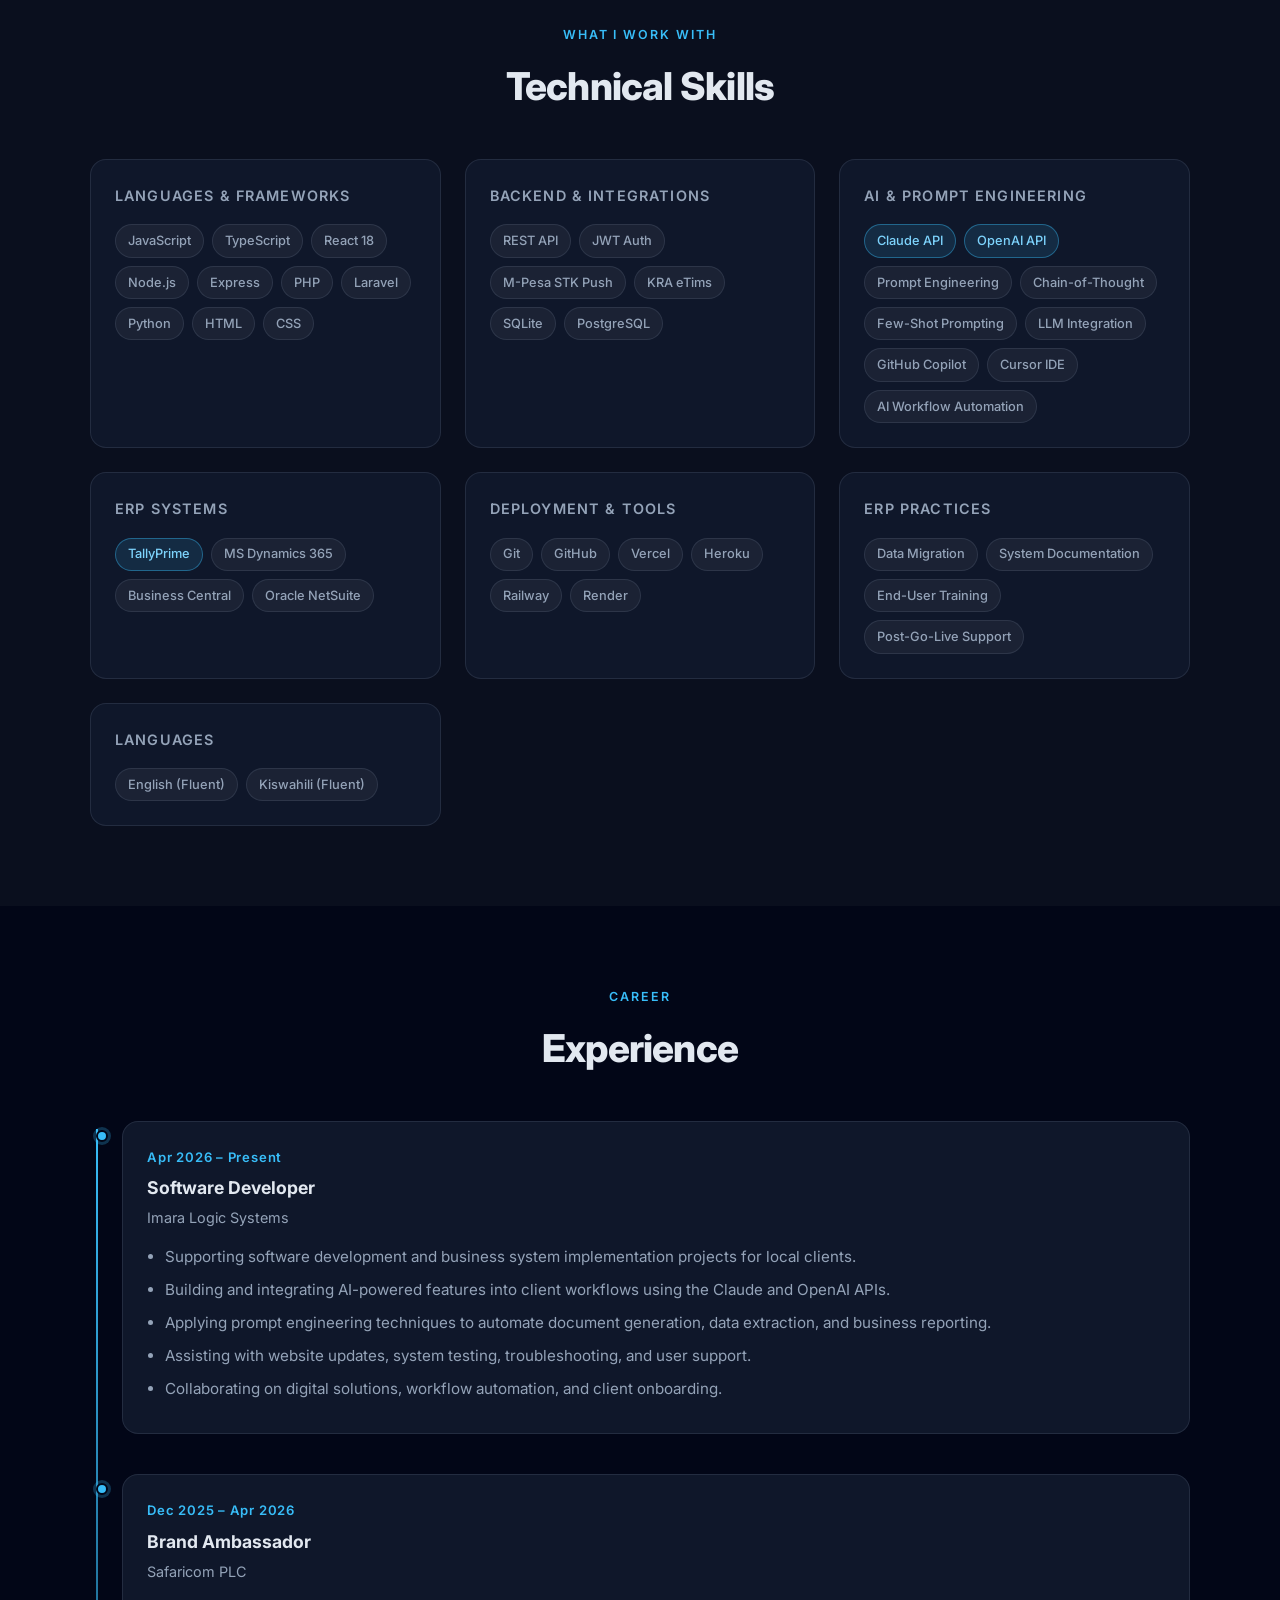
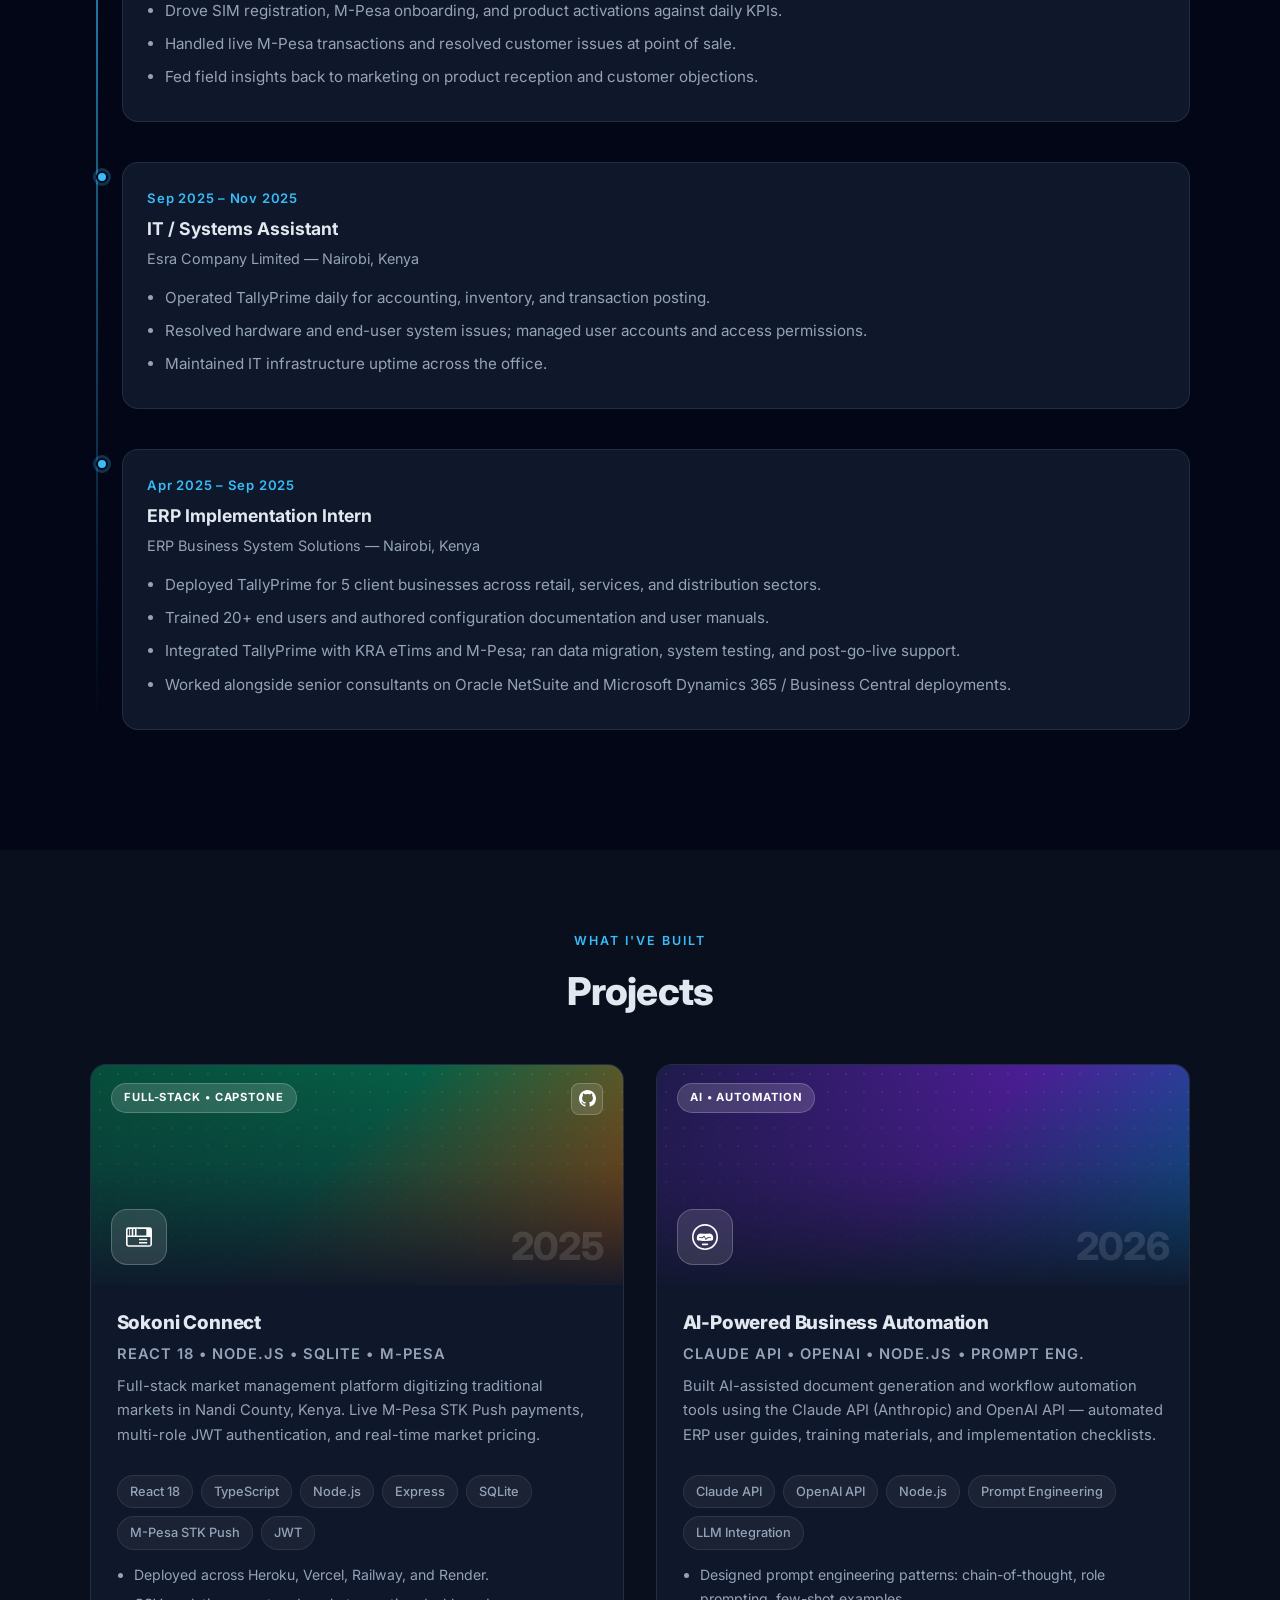
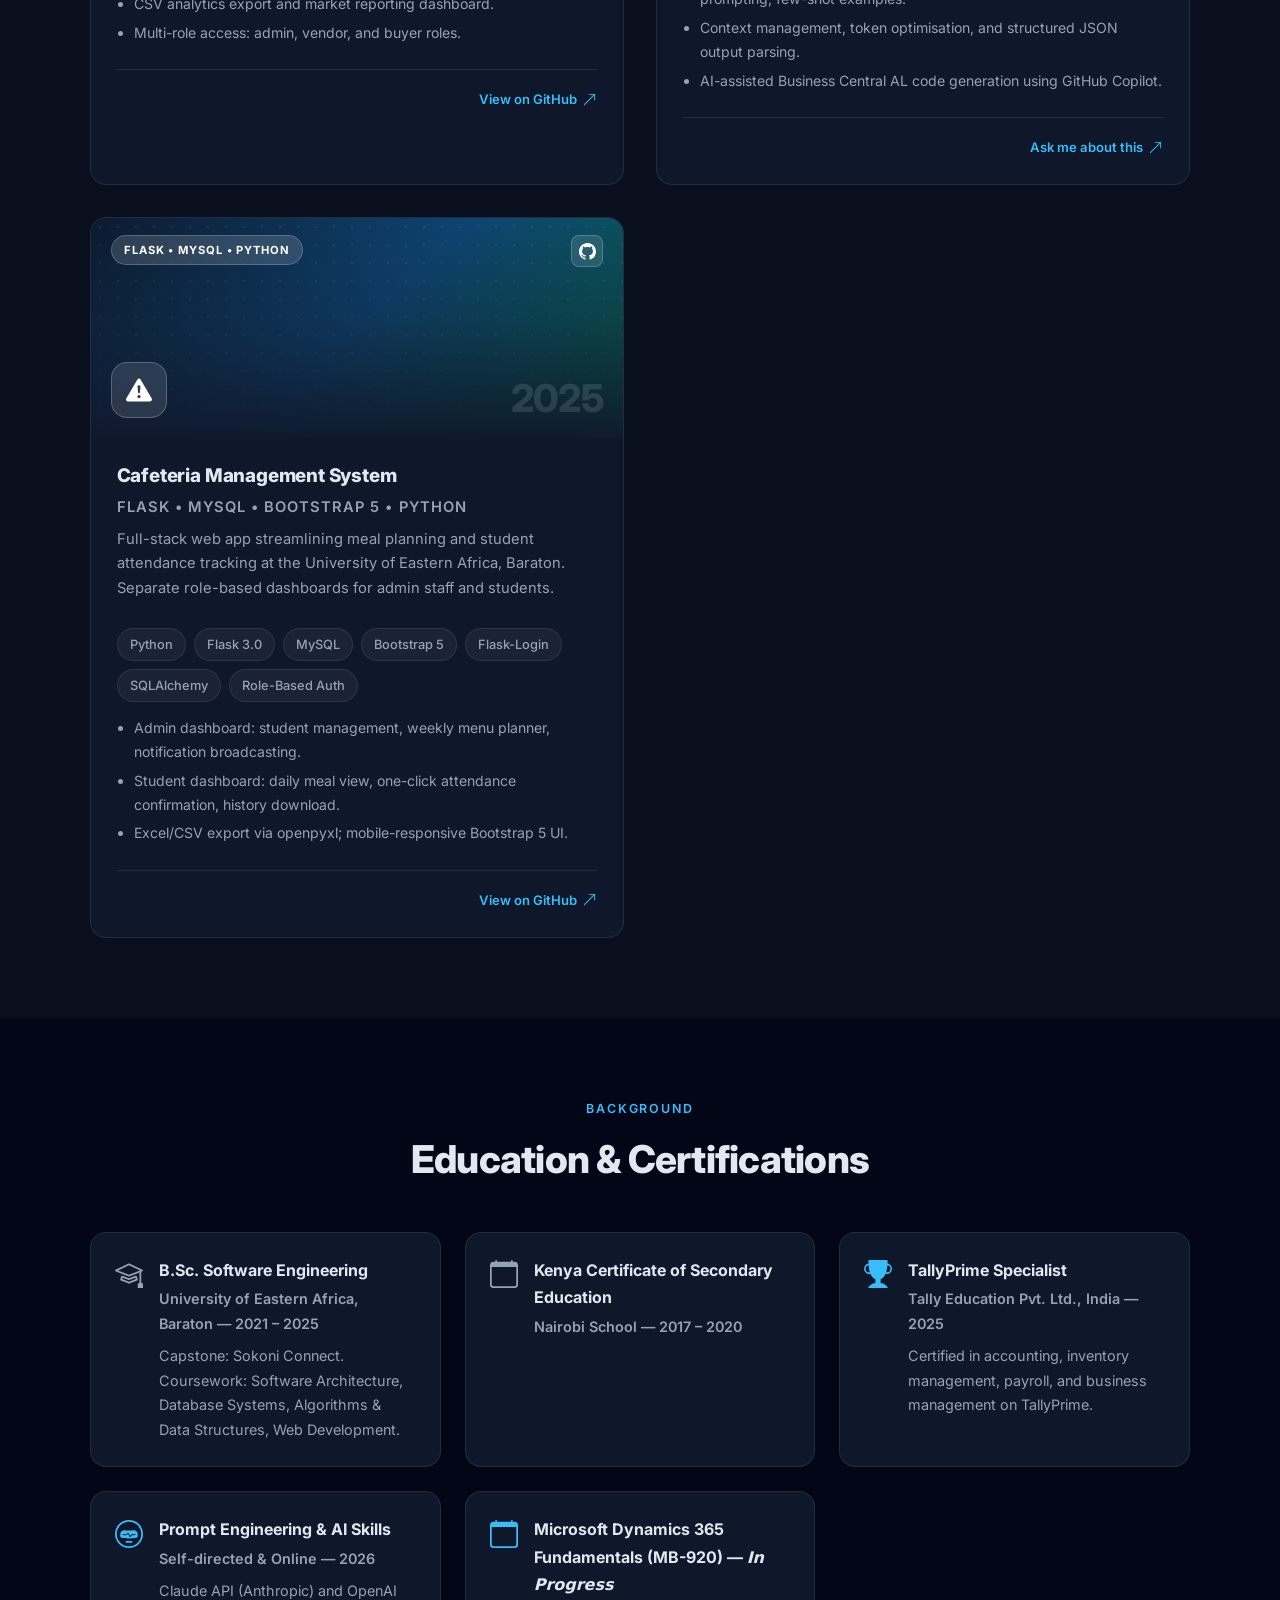
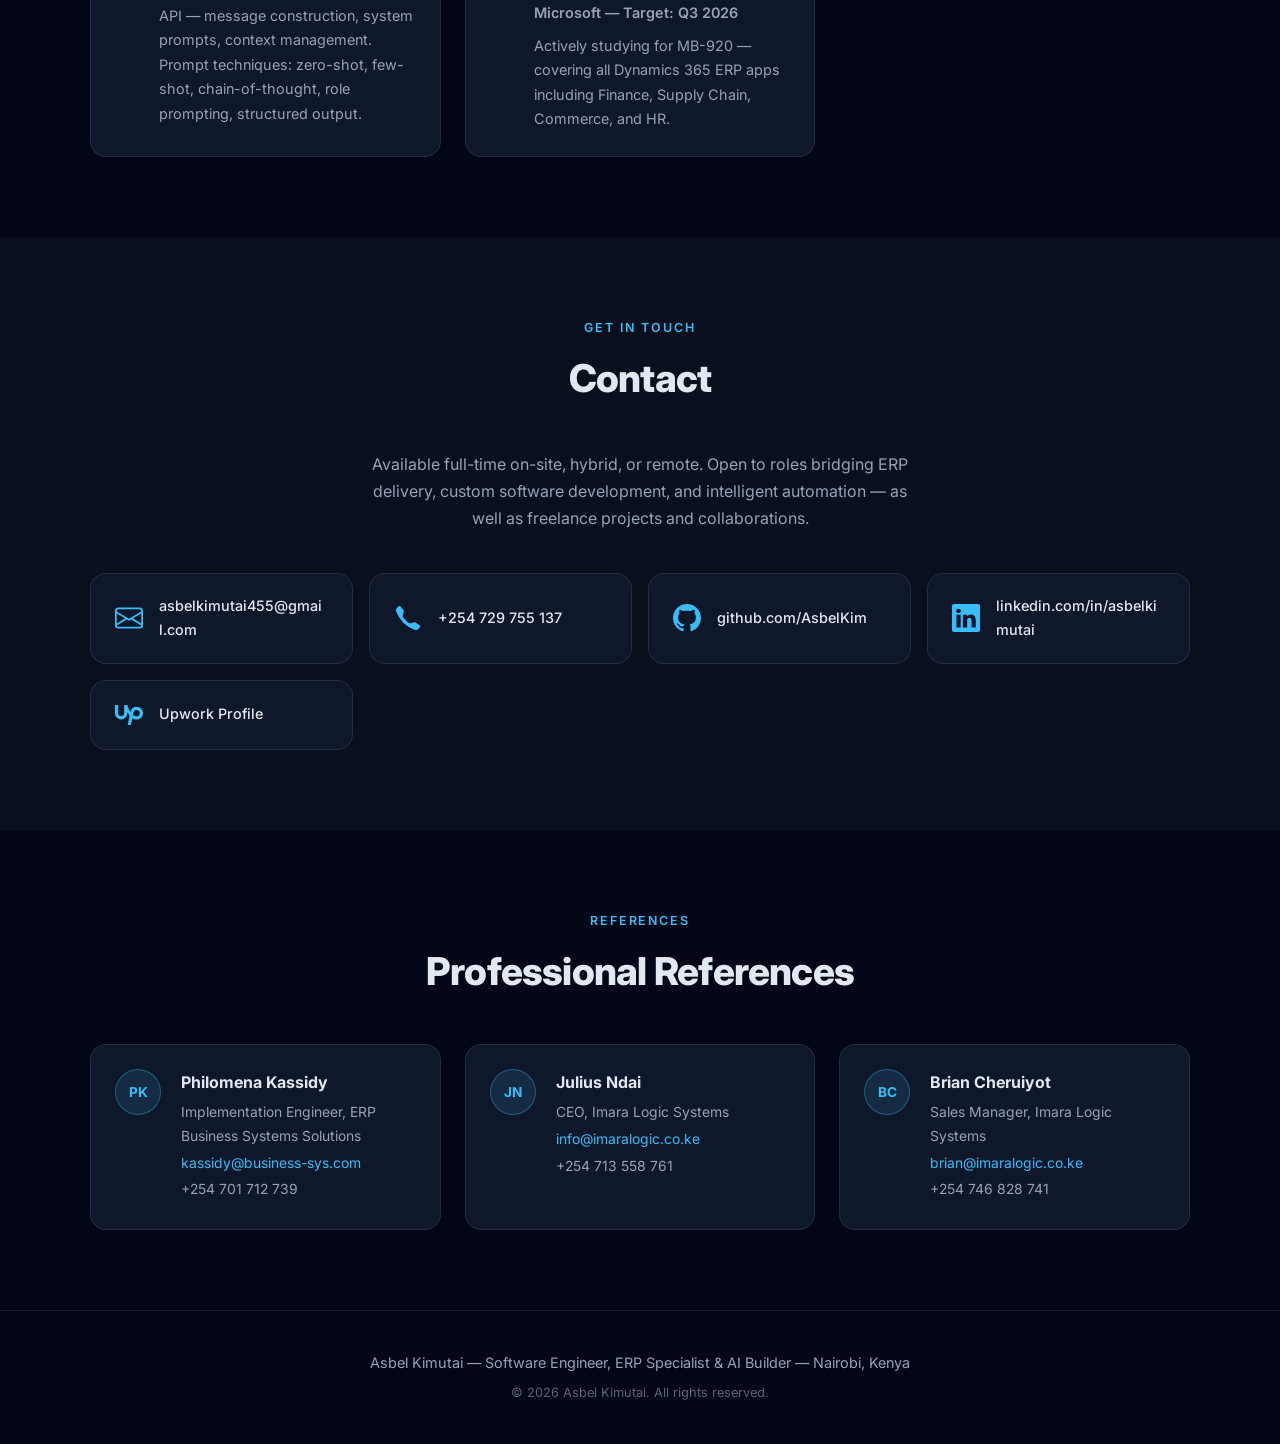
==== commit cb1e1f95: "Add Cafeteria Management System project + redesign project cards - New project card: UEAB Cafeteria " ====
--- a/index.html
+++ b/index.html
@@ -271,58 +271,146 @@
         <p class="section-label center">What I've Built</p>
         <h2 class="center">Projects</h2>
         <div class="projects-grid">
-          <div class="project-card">
-            <div class="project-header">
-              <div class="project-icon">
-                <svg xmlns="http://www.w3.org/2000/svg" width="28" height="28" fill="currentColor" viewBox="0 0 16 16"><path d="M0 3.5A1.5 1.5 0 0 1 1.5 2h13A1.5 1.5 0 0 1 16 3.5v9a1.5 1.5 0 0 1-1.5 1.5h-13A1.5 1.5 0 0 1 0 12.5v-9zM1.5 3a.5.5 0 0 0-.5.5V7h1V3H1.5zm1 0V7h1V3h-1zm2 0V7h1V3h-1zm2 0V7h6V3.5a.5.5 0 0 0-.5-.5H7v-.5zM15 8H1v4.5a.5.5 0 0 0 .5.5H15V8zm-7 1h5v1H8V9zm0 2h5v1H8v-1z"/></svg>
-              </div>
-              <div class="project-links">
-                <a href="https://github.com/KimutaiAsbel/SokoniConnect" target="_blank" rel="noreferrer" aria-label="View code">
-                  <svg xmlns="http://www.w3.org/2000/svg" width="20" height="20" fill="currentColor" viewBox="0 0 16 16"><path d="M8 0C3.58 0 0 3.58 0 8c0 3.54 2.29 6.53 5.47 7.59.4.07.55-.17.55-.38 0-.19-.01-.82-.01-1.49-2.01.37-2.53-.49-2.69-.94-.09-.23-.48-.94-.82-1.13-.28-.15-.68-.52-.01-.53.63-.01 1.08.58 1.23.82.72 1.21 1.87.87 2.33.66.07-.52.28-.87.51-1.07-1.78-.2-3.64-.89-3.64-3.95 0-.87.31-1.59.82-2.15-.08-.2-.36-1.02.08-2.12 0 0 .67-.21 2.2.82.64-.18 1.32-.27 2-.27.68 0 1.36.09 2 .27 1.53-1.04 2.2-.82 2.2-.82.44 1.1.16 1.92.08 2.12.51.56.82 1.27.82 2.15 0 3.07-1.87 3.75-3.65 3.95.29.25.54.73.54 1.48 0 1.07-.01 1.93-.01 2.2 0 .21.15.46.55.38A8.012 8.012 0 0 0 16 8c0-4.42-3.58-8-8-8z"/></svg>
+
+          <!-- Sokoni Connect -->
+          <div class="project-card card-sokoni">
+            <div class="project-banner">
+              <div class="project-banner-bg banner-bg-sokoni"></div>
+              <div class="project-banner-scrim"></div>
+              <div class="project-banner-inner">
+                <div class="project-banner-top">
+                  <span class="project-badge">Full-Stack &bull; Capstone</span>
+                  <div class="project-banner-links">
+                    <a href="https://github.com/KimutaiAsbel/SokoniConnect" target="_blank" rel="noreferrer" aria-label="View code on GitHub">
+                      <svg xmlns="http://www.w3.org/2000/svg" width="17" height="17" fill="currentColor" viewBox="0 0 16 16"><path d="M8 0C3.58 0 0 3.58 0 8c0 3.54 2.29 6.53 5.47 7.59.4.07.55-.17.55-.38 0-.19-.01-.82-.01-1.49-2.01.37-2.53-.49-2.69-.94-.09-.23-.48-.94-.82-1.13-.28-.15-.68-.52-.01-.53.63-.01 1.08.58 1.23.82.72 1.21 1.87.87 2.33.66.07-.52.28-.87.51-1.07-1.78-.2-3.64-.89-3.64-3.95 0-.87.31-1.59.82-2.15-.08-.2-.36-1.02.08-2.12 0 0 .67-.21 2.2.82.64-.18 1.32-.27 2-.27.68 0 1.36.09 2 .27 1.53-1.04 2.2-.82 2.2-.82.44 1.1.16 1.92.08 2.12.51.56.82 1.27.82 2.15 0 3.07-1.87 3.75-3.65 3.95.29.25.54.73.54 1.48 0 1.07-.01 1.93-.01 2.2 0 .21.15.46.55.38A8.012 8.012 0 0 0 16 8c0-4.42-3.58-8-8-8z"/></svg>
+                    </a>
+                  </div>
+                </div>
+                <div class="project-banner-bottom">
+                  <div class="project-banner-icon">
+                    <svg xmlns="http://www.w3.org/2000/svg" width="26" height="26" fill="currentColor" viewBox="0 0 16 16"><path d="M0 3.5A1.5 1.5 0 0 1 1.5 2h13A1.5 1.5 0 0 1 16 3.5v9a1.5 1.5 0 0 1-1.5 1.5h-13A1.5 1.5 0 0 1 0 12.5v-9zM1.5 3a.5.5 0 0 0-.5.5V7h1V3H1.5zm1 0V7h1V3h-1zm2 0V7h1V3h-1zm2 0V7h6V3.5a.5.5 0 0 0-.5-.5H7v-.5zM15 8H1v4.5a.5.5 0 0 0 .5.5H15V8zm-7 1h5v1H8V9zm0 2h5v1H8v-1z"/></svg>
+                  </div>
+                  <span class="project-banner-year">2025</span>
+                </div>
+              </div>
+            </div>
+            <div class="project-body">
+              <h3>Sokoni Connect</h3>
+              <p class="project-sub">React 18 &bull; Node.js &bull; SQLite &bull; M-Pesa</p>
+              <p>Full-stack market management platform digitizing traditional markets in Nandi County, Kenya. Live M-Pesa STK Push payments, multi-role JWT authentication, and real-time market pricing.</p>
+              <div class="tag-list mt">
+                <span class="tag">React 18</span>
+                <span class="tag">TypeScript</span>
+                <span class="tag">Node.js</span>
+                <span class="tag">Express</span>
+                <span class="tag">SQLite</span>
+                <span class="tag">M-Pesa STK Push</span>
+                <span class="tag">JWT</span>
+              </div>
+              <ul class="project-bullets">
+                <li>Deployed across Heroku, Vercel, Railway, and Render.</li>
+                <li>CSV analytics export and market reporting dashboard.</li>
+                <li>Multi-role access: admin, vendor, and buyer roles.</li>
+              </ul>
+              <div class="project-footer">
+                <a href="https://github.com/KimutaiAsbel/SokoniConnect" target="_blank" rel="noreferrer">
+                  View on GitHub
+                  <svg xmlns="http://www.w3.org/2000/svg" width="15" height="15" fill="currentColor" viewBox="0 0 16 16"><path fill-rule="evenodd" d="M14 2.5a.5.5 0 0 0-.5-.5h-6a.5.5 0 0 0 0 1h4.793L2.146 13.146a.5.5 0 0 0 .708.708L13 3.707V8.5a.5.5 0 0 0 1 0v-6z"/></svg>
                 </a>
               </div>
             </div>
-            <h3>Sokoni Connect</h3>
-            <p class="project-sub">Senior Capstone Project &mdash; 2025</p>
-            <p>Full-stack market management platform digitizing traditional markets in Nandi County, Kenya. Live M-Pesa STK Push payments, multi-role JWT authentication, and real-time market pricing.</p>
-            <div class="tag-list mt">
-              <span class="tag">React 18</span>
-              <span class="tag">TypeScript</span>
-              <span class="tag">Node.js</span>
-              <span class="tag">Express</span>
-              <span class="tag">SQLite</span>
-              <span class="tag">M-Pesa STK Push</span>
-              <span class="tag">JWT</span>
-            </div>
-            <ul class="project-bullets">
-              <li>Deployed across Heroku, Vercel, Railway, and Render.</li>
-              <li>CSV analytics export and market reporting dashboard.</li>
-              <li>Multi-role access: admin, vendor, and buyer roles.</li>
-            </ul>
-          </div>
-
-          <div class="project-card">
-            <div class="project-header">
-              <div class="project-icon">
-                <svg xmlns="http://www.w3.org/2000/svg" width="28" height="28" fill="currentColor" viewBox="0 0 16 16"><path d="M6 12.5a.5.5 0 0 1 .5-.5h3a.5.5 0 0 1 0 1h-3a.5.5 0 0 1-.5-.5ZM3 8.062C3 6.76 4.235 5.765 5.53 5.886a26.58 26.58 0 0 0 4.94 0C11.765 5.765 13 6.76 13 8.062v1.157a.933.933 0 0 1-.765.935c-.845.147-2.34.346-4.235.346-1.895 0-3.39-.2-4.235-.346A.933.933 0 0 1 3 9.219V8.062Zm4.542-.827a.25.25 0 0 0-.217.068l-.92.9a24.767 24.767 0 0 1-1.871-.183.25.25 0 0 0-.068.495c.55.076 1.232.149 2.02.193a.25.25 0 0 0 .189-.071l.754-.736.847 1.71a.25.25 0 0 0 .404.062l.932-.97a25.286 25.286 0 0 0 1.922-.188.25.25 0 0 0-.068-.495c-.538.074-1.207.145-1.98.189a.25.25 0 0 0-.166.076l-.754.785-.842-1.7a.25.25 0 0 0-.182-.134Z"/><path d="M8 1a7 7 0 1 0 0 14A7 7 0 0 0 8 1ZM0 8a8 8 0 1 1 16 0A8 8 0 0 1 0 8Z"/></svg>
-              </div>
-              <div class="project-links"></div>
-            </div>
-            <h3>AI-Powered Business Automation</h3>
-            <p class="project-sub">Personal Project &mdash; 2026</p>
-            <p>Built AI-assisted document generation and workflow automation tools using the Claude API (Anthropic) and OpenAI API — automated ERP user guides, training materials, and implementation checklists.</p>
-            <div class="tag-list mt">
-              <span class="tag">Claude API</span>
-              <span class="tag">OpenAI API</span>
-              <span class="tag">Node.js</span>
-              <span class="tag">Prompt Engineering</span>
-              <span class="tag">LLM Integration</span>
-            </div>
-            <ul class="project-bullets">
-              <li>Designed prompt engineering patterns: chain-of-thought, role prompting, few-shot examples.</li>
-              <li>Context management, token optimisation, and structured JSON output parsing.</li>
-              <li>AI-assisted Business Central AL code generation using GitHub Copilot.</li>
-            </ul>
+          </div>
+
+          <!-- AI-Powered Business Automation -->
+          <div class="project-card card-ai">
+            <div class="project-banner">
+              <div class="project-banner-bg banner-bg-ai"></div>
+              <div class="project-banner-scrim"></div>
+              <div class="project-banner-inner">
+                <div class="project-banner-top">
+                  <span class="project-badge">AI &bull; Automation</span>
+                  <div class="project-banner-links"></div>
+                </div>
+                <div class="project-banner-bottom">
+                  <div class="project-banner-icon">
+                    <svg xmlns="http://www.w3.org/2000/svg" width="26" height="26" fill="currentColor" viewBox="0 0 16 16"><path d="M6 12.5a.5.5 0 0 1 .5-.5h3a.5.5 0 0 1 0 1h-3a.5.5 0 0 1-.5-.5ZM3 8.062C3 6.76 4.235 5.765 5.53 5.886a26.58 26.58 0 0 0 4.94 0C11.765 5.765 13 6.76 13 8.062v1.157a.933.933 0 0 1-.765.935c-.845.147-2.34.346-4.235.346-1.895 0-3.39-.2-4.235-.346A.933.933 0 0 1 3 9.219V8.062Zm4.542-.827a.25.25 0 0 0-.217.068l-.92.9a24.767 24.767 0 0 1-1.871-.183.25.25 0 0 0-.068.495c.55.076 1.232.149 2.02.193a.25.25 0 0 0 .189-.071l.754-.736.847 1.71a.25.25 0 0 0 .404.062l.932-.97a25.286 25.286 0 0 0 1.922-.188.25.25 0 0 0-.068-.495c-.538.074-1.207.145-1.98.189a.25.25 0 0 0-.166.076l-.754.785-.842-1.7a.25.25 0 0 0-.182-.134Z"/><path d="M8 1a7 7 0 1 0 0 14A7 7 0 0 0 8 1ZM0 8a8 8 0 1 1 16 0A8 8 0 0 1 0 8Z"/></svg>
+                  </div>
+                  <span class="project-banner-year">2026</span>
+                </div>
+              </div>
+            </div>
+            <div class="project-body">
+              <h3>AI-Powered Business Automation</h3>
+              <p class="project-sub">Claude API &bull; OpenAI &bull; Node.js &bull; Prompt Eng.</p>
+              <p>Built AI-assisted document generation and workflow automation tools using the Claude API (Anthropic) and OpenAI API — automated ERP user guides, training materials, and implementation checklists.</p>
+              <div class="tag-list mt">
+                <span class="tag">Claude API</span>
+                <span class="tag">OpenAI API</span>
+                <span class="tag">Node.js</span>
+                <span class="tag">Prompt Engineering</span>
+                <span class="tag">LLM Integration</span>
+              </div>
+              <ul class="project-bullets">
+                <li>Designed prompt engineering patterns: chain-of-thought, role prompting, few-shot examples.</li>
+                <li>Context management, token optimisation, and structured JSON output parsing.</li>
+                <li>AI-assisted Business Central AL code generation using GitHub Copilot.</li>
+              </ul>
+              <div class="project-footer">
+                <a href="#contact">
+                  Ask me about this
+                  <svg xmlns="http://www.w3.org/2000/svg" width="15" height="15" fill="currentColor" viewBox="0 0 16 16"><path fill-rule="evenodd" d="M14 2.5a.5.5 0 0 0-.5-.5h-6a.5.5 0 0 0 0 1h4.793L2.146 13.146a.5.5 0 0 0 .708.708L13 3.707V8.5a.5.5 0 0 0 1 0v-6z"/></svg>
+                </a>
+              </div>
+            </div>
+          </div>
+
+          <!-- Cafeteria Management System -->
+          <div class="project-card card-erp">
+            <div class="project-banner">
+              <div class="project-banner-bg banner-bg-erp"></div>
+              <div class="project-banner-scrim"></div>
+              <div class="project-banner-inner">
+                <div class="project-banner-top">
+                  <span class="project-badge">Flask &bull; MySQL &bull; Python</span>
+                  <div class="project-banner-links">
+                    <a href="https://github.com/AsbelKim/Cafeteria-Management-System" target="_blank" rel="noreferrer" aria-label="View code on GitHub">
+                      <svg xmlns="http://www.w3.org/2000/svg" width="17" height="17" fill="currentColor" viewBox="0 0 16 16"><path d="M8 0C3.58 0 0 3.58 0 8c0 3.54 2.29 6.53 5.47 7.59.4.07.55-.17.55-.38 0-.19-.01-.82-.01-1.49-2.01.37-2.53-.49-2.69-.94-.09-.23-.48-.94-.82-1.13-.28-.15-.68-.52-.01-.53.63-.01 1.08.58 1.23.82.72 1.21 1.87.87 2.33.66.07-.52.28-.87.51-1.07-1.78-.2-3.64-.89-3.64-3.95 0-.87.31-1.59.82-2.15-.08-.2-.36-1.02.08-2.12 0 0 .67-.21 2.2.82.64-.18 1.32-.27 2-.27.68 0 1.36.09 2 .27 1.53-1.04 2.2-.82 2.2-.82.44 1.1.16 1.92.08 2.12.51.56.82 1.27.82 2.15 0 3.07-1.87 3.75-3.65 3.95.29.25.54.73.54 1.48 0 1.07-.01 1.93-.01 2.2 0 .21.15.46.55.38A8.012 8.012 0 0 0 16 8c0-4.42-3.58-8-8-8z"/></svg>
+                    </a>
+                  </div>
+                </div>
+                <div class="project-banner-bottom">
+                  <div class="project-banner-icon">
+                    <svg xmlns="http://www.w3.org/2000/svg" width="26" height="26" fill="currentColor" viewBox="0 0 16 16"><path d="M8.982 1.566a1.13 1.13 0 0 0-1.96 0L.165 13.233c-.457.778.091 1.767.98 1.767h13.713c.889 0 1.438-.99.98-1.767L8.982 1.566zM8 5c.535 0 .954.462.9.995l-.35 3.507a.552.552 0 0 1-1.1 0L7.1 5.995A.905.905 0 0 1 8 5zm.002 6a1 1 0 1 1 0 2 1 1 0 0 1 0-2z"/></svg>
+                  </div>
+                  <span class="project-banner-year">2025</span>
+                </div>
+              </div>
+            </div>
+            <div class="project-body">
+              <h3>Cafeteria Management System</h3>
+              <p class="project-sub">Flask &bull; MySQL &bull; Bootstrap 5 &bull; Python</p>
+              <p>Full-stack web app streamlining meal planning and student attendance tracking at the University of Eastern Africa, Baraton. Separate role-based dashboards for admin staff and students.</p>
+              <div class="tag-list mt">
+                <span class="tag">Python</span>
+                <span class="tag">Flask 3.0</span>
+                <span class="tag">MySQL</span>
+                <span class="tag">Bootstrap 5</span>
+                <span class="tag">Flask-Login</span>
+                <span class="tag">SQLAlchemy</span>
+                <span class="tag">Role-Based Auth</span>
+              </div>
+              <ul class="project-bullets">
+                <li>Admin dashboard: student management, weekly menu planner, notification broadcasting.</li>
+                <li>Student dashboard: daily meal view, one-click attendance confirmation, history download.</li>
+                <li>Excel/CSV export via openpyxl; mobile-responsive Bootstrap 5 UI.</li>
+              </ul>
+              <div class="project-footer">
+                <a href="https://github.com/AsbelKim/Cafeteria-Management-System" target="_blank" rel="noreferrer">
+                  View on GitHub
+                  <svg xmlns="http://www.w3.org/2000/svg" width="15" height="15" fill="currentColor" viewBox="0 0 16 16"><path fill-rule="evenodd" d="M14 2.5a.5.5 0 0 0-.5-.5h-6a.5.5 0 0 0 0 1h4.793L2.146 13.146a.5.5 0 0 0 .708.708L13 3.707V8.5a.5.5 0 0 0 1 0v-6z"/></svg>
+                </a>
+              </div>
+            </div>
           </div>
 
         </div>
--- a/styles.css
+++ b/styles.css
@@ -551,70 +551,239 @@
 /* ── Projects ────────────────────────────────────────────── */
 .projects-grid {
   display: grid;
-  grid-template-columns: repeat(auto-fit, minmax(340px, 1fr));
-  gap: 1.5rem;
+  grid-template-columns: repeat(auto-fit, minmax(360px, 1fr));
+  gap: 2rem;
 }
 
 .project-card {
   background: var(--panel);
   border: 1px solid var(--border);
   border-radius: var(--radius);
-  padding: 1.75rem;
-  transition: border-color 0.25s, transform 0.25s;
-}
-.project-card:hover { border-color: rgba(56,189,248,0.4); transform: translateY(-3px); }
-
-.project-header {
+  overflow: hidden;
+  display: flex;
+  flex-direction: column;
+  transition: transform 0.35s cubic-bezier(0.34,1.56,0.64,1), box-shadow 0.35s ease, border-color 0.35s ease;
+  position: relative;
+}
+
+/* colour-matched glow — set per card via custom property */
+.project-card:hover {
+  transform: translateY(-8px);
+  border-color: var(--card-glow, rgba(56,189,248,0.5));
+  box-shadow: 0 24px 64px rgba(0,0,0,0.5), 0 0 0 1px var(--card-glow, rgba(56,189,248,0.2)), 0 8px 32px var(--card-glow-shadow, rgba(56,189,248,0.15));
+}
+
+/* per-card glow colours */
+.project-card.card-sokoni  { --card-glow: rgba(52,211,153,0.5); --card-glow-shadow: rgba(52,211,153,0.18); }
+.project-card.card-ai      { --card-glow: rgba(139,92,246,0.55); --card-glow-shadow: rgba(139,92,246,0.2); }
+.project-card.card-erp     { --card-glow: rgba(14,165,233,0.5); --card-glow-shadow: rgba(14,165,233,0.18); }
+.project-card.card-web     { --card-glow: rgba(236,72,153,0.5); --card-glow-shadow: rgba(236,72,153,0.18); }
+
+/* ── Banner ── */
+.project-banner {
+  position: relative;
+  height: 220px;
+  overflow: hidden;
+  flex-shrink: 0;
+}
+
+/* the actual background layer — zooms on hover */
+.project-banner-bg {
+  position: absolute;
+  inset: 0;
+  background-size: cover;
+  background-position: center;
+  transition: transform 0.6s cubic-bezier(0.25,0.46,0.45,0.94);
+}
+.project-card:hover .project-banner-bg { transform: scale(1.07); }
+
+/* dot-grid texture on top of the photo/gradient */
+.project-banner-bg::after {
+  content: '';
+  position: absolute;
+  inset: 0;
+  background-image: radial-gradient(circle, rgba(255,255,255,0.07) 1px, transparent 1px);
+  background-size: 18px 18px;
+}
+
+/* dark gradient scrim so text is legible */
+.project-banner-scrim {
+  position: absolute;
+  inset: 0;
+  background: linear-gradient(to top, rgba(15,23,42,0.95) 0%, rgba(15,23,42,0.3) 55%, transparent 100%);
+  z-index: 1;
+}
+
+/* per-project gradient backgrounds */
+.banner-bg-sokoni {
+  background-image: url('images/projects/sokoni.jpg');
+  background-color: #064e3b;
+  background-image:
+    url('images/projects/sokoni.jpg'),
+    linear-gradient(135deg, #064e3b 0%, #065f46 45%, #b45309 100%);
+}
+.banner-bg-ai {
+  background-image: url('images/projects/ai-automation.jpg');
+  background-color: #1e1b4b;
+  background-image:
+    url('images/projects/ai-automation.jpg'),
+    linear-gradient(135deg, #1e1b4b 0%, #4c1d95 50%, #0369a1 100%);
+}
+.banner-bg-erp {
+  background-image: url('images/projects/erp.jpg');
+  background-color: #0c1a2e;
+  background-image:
+    url('images/projects/erp.jpg'),
+    linear-gradient(135deg, #0c1a2e 0%, #0e4472 50%, #065f46 100%);
+}
+.banner-bg-web {
+  background-image: url('images/projects/web.jpg');
+  background-color: #2d0a4e;
+  background-image:
+    url('images/projects/web.jpg'),
+    linear-gradient(135deg, #2d0a4e 0%, #6b21a8 50%, #9d174d 100%);
+}
+
+/* banner inner UI — sits above scrim */
+.project-banner-inner {
+  position: absolute;
+  inset: 0;
+  z-index: 2;
+  display: flex;
+  flex-direction: column;
+  justify-content: space-between;
+  padding: 1.1rem 1.25rem 1.25rem;
+}
+
+.project-banner-top {
   display: flex;
   justify-content: space-between;
   align-items: flex-start;
-  margin-bottom: 1rem;
-}
-
-.project-icon {
-  color: var(--accent);
-  background: var(--accent-dim);
-  width: 52px; height: 52px;
+}
+
+/* category badge — top left */
+.project-badge {
+  font-size: 0.7rem;
+  font-weight: 700;
+  letter-spacing: 0.08em;
+  text-transform: uppercase;
+  color: #fff;
+  background: rgba(255,255,255,0.15);
+  backdrop-filter: blur(8px);
+  -webkit-backdrop-filter: blur(8px);
+  border: 1px solid rgba(255,255,255,0.2);
+  border-radius: 20px;
+  padding: 0.28rem 0.75rem;
+}
+
+/* links row — top right */
+.project-banner-links { display: flex; gap: 0.4rem; }
+.project-banner-links a {
+  display: flex;
+  align-items: center;
+  justify-content: center;
+  width: 32px; height: 32px;
+  background: rgba(255,255,255,0.12);
+  backdrop-filter: blur(8px);
+  -webkit-backdrop-filter: blur(8px);
+  border: 1px solid rgba(255,255,255,0.2);
+  border-radius: 8px;
+  color: #fff;
+  transition: background 0.2s;
+}
+.project-banner-links a:hover { background: rgba(255,255,255,0.28); color: #fff; }
+
+/* banner bottom — large icon left, year right */
+.project-banner-bottom {
+  display: flex;
+  justify-content: space-between;
+  align-items: flex-end;
+}
+
+.project-banner-icon {
+  width: 56px; height: 56px;
+  background: rgba(255,255,255,0.12);
+  backdrop-filter: blur(8px);
+  -webkit-backdrop-filter: blur(8px);
+  border: 1px solid rgba(255,255,255,0.22);
+  border-radius: 16px;
   display: flex; align-items: center; justify-content: center;
-  border-radius: 12px;
-}
-
-.project-links { display: flex; gap: 0.5rem; }
-.project-links a {
-  color: var(--text-muted);
-  transition: color 0.2s;
-}
-.project-links a:hover { color: var(--accent); }
+  color: #fff;
+  transition: background 0.2s;
+}
+.project-card:hover .project-banner-icon { background: rgba(255,255,255,0.2); }
+
+.project-banner-year {
+  font-size: 2.4rem;
+  font-weight: 800;
+  color: rgba(255,255,255,0.12);
+  line-height: 1;
+  letter-spacing: -0.03em;
+  user-select: none;
+}
+
+/* ── Card body ── */
+.project-body {
+  padding: 1.4rem 1.6rem 1.6rem;
+  display: flex;
+  flex-direction: column;
+  flex: 1;
+}
 
 .project-card h3 {
-  font-size: 1.2rem;
-  font-weight: 700;
-  margin-bottom: 0.2rem;
+  font-size: 1.18rem;
+  font-weight: 800;
+  margin-bottom: 0.15rem;
+  letter-spacing: -0.01em;
 }
 
 .project-sub {
-  color: var(--accent);
-  font-size: 0.82rem;
+  font-size: 0.78rem;
   font-weight: 600;
-  margin-bottom: 0.85rem;
+  text-transform: uppercase;
+  letter-spacing: 0.07em;
+  color: var(--text-muted);
+  margin-bottom: 0.8rem;
 }
 
 .project-card p {
   color: var(--text-muted);
-  font-size: 0.95rem;
+  font-size: 0.92rem;
+  line-height: 1.65;
   margin-bottom: 0.5rem;
 }
 
 .project-bullets {
   padding-left: 1.1rem;
   list-style: disc;
-  margin-top: 1rem;
+  margin-top: 0.85rem;
 }
 .project-bullets li {
   color: var(--text-muted);
-  font-size: 0.9rem;
-  margin-bottom: 0.35rem;
-}
+  font-size: 0.88rem;
+  margin-bottom: 0.3rem;
+}
+
+/* ── Project footer — "View project" link ── */
+.project-footer {
+  display: flex;
+  align-items: center;
+  justify-content: flex-end;
+  margin-top: auto;
+  padding-top: 1.1rem;
+  border-top: 1px solid var(--border);
+  margin-top: 1.25rem;
+}
+.project-footer a {
+  display: inline-flex;
+  align-items: center;
+  gap: 0.35rem;
+  font-size: 0.82rem;
+  font-weight: 600;
+  color: var(--accent);
+  transition: gap 0.2s;
+}
+.project-footer a:hover { gap: 0.6rem; color: var(--accent-soft); }
 
 /* ── Education ───────────────────────────────────────────── */
 .edu-grid {
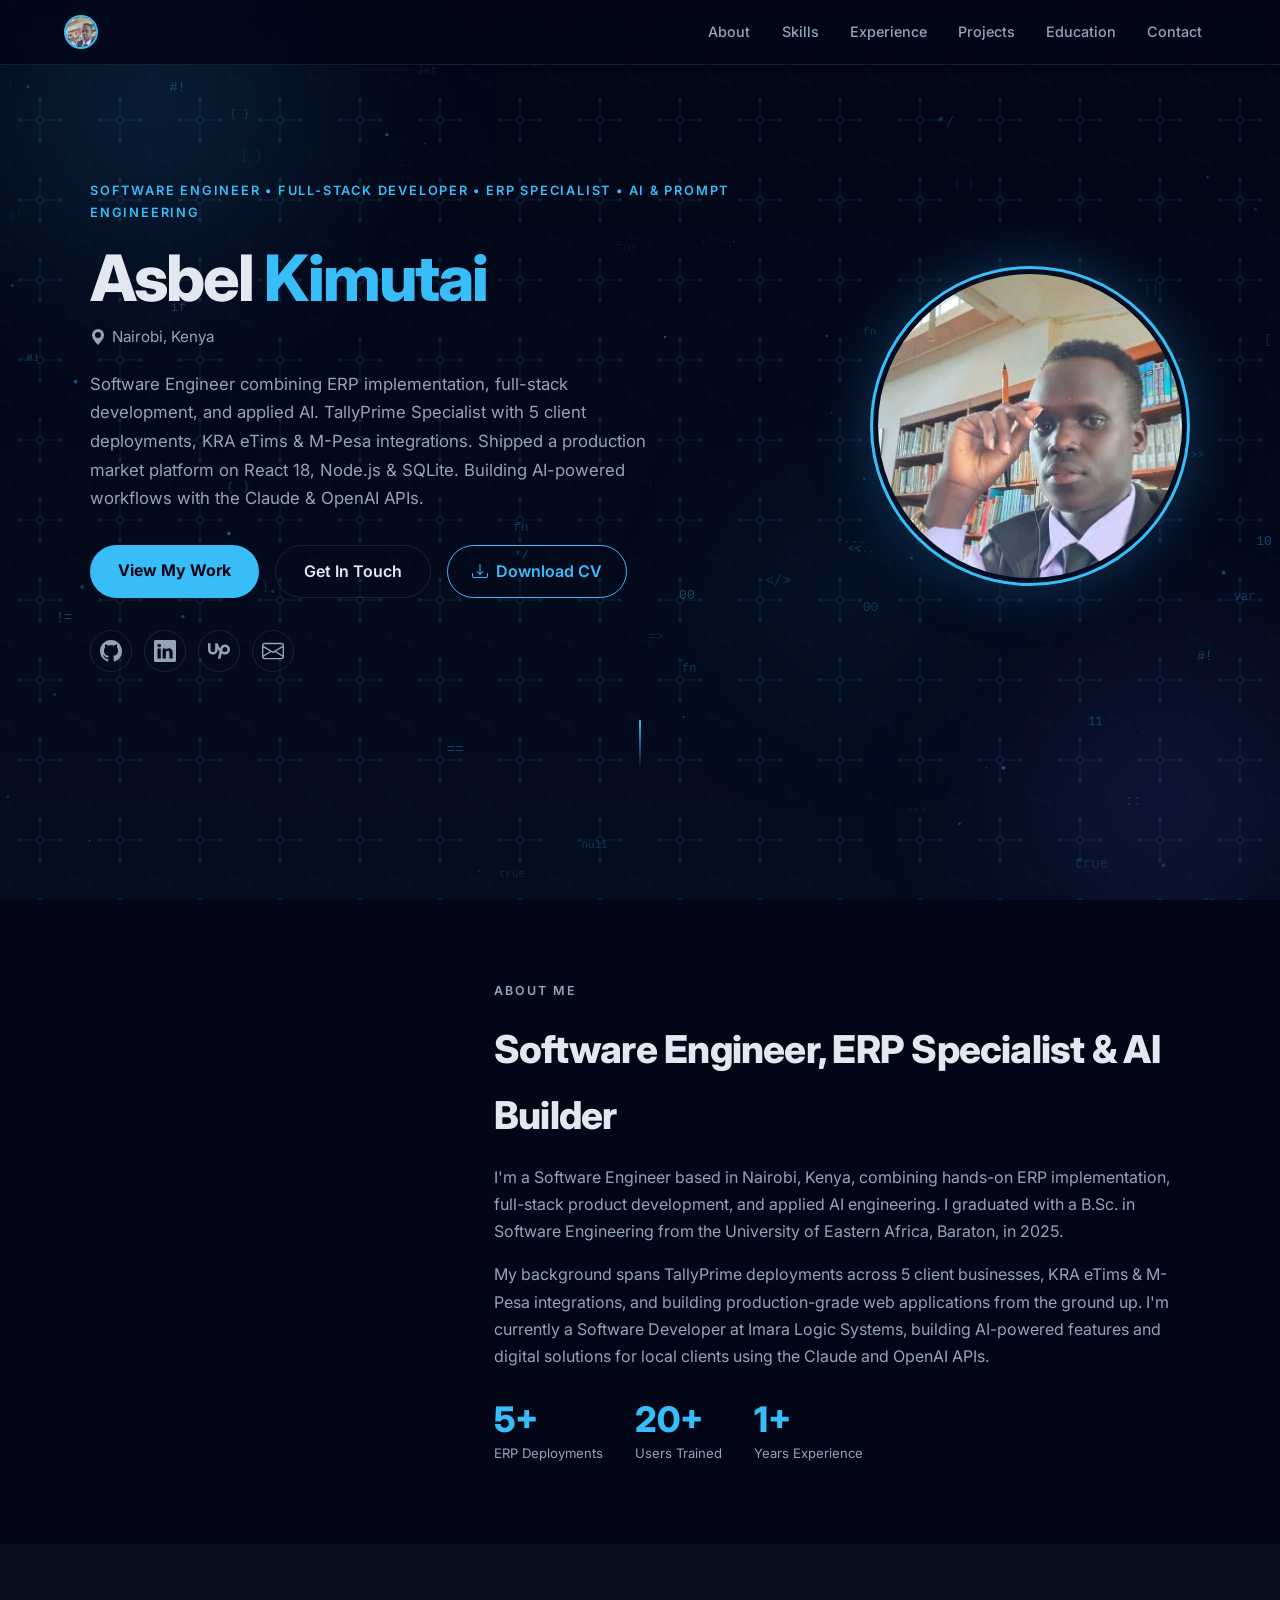
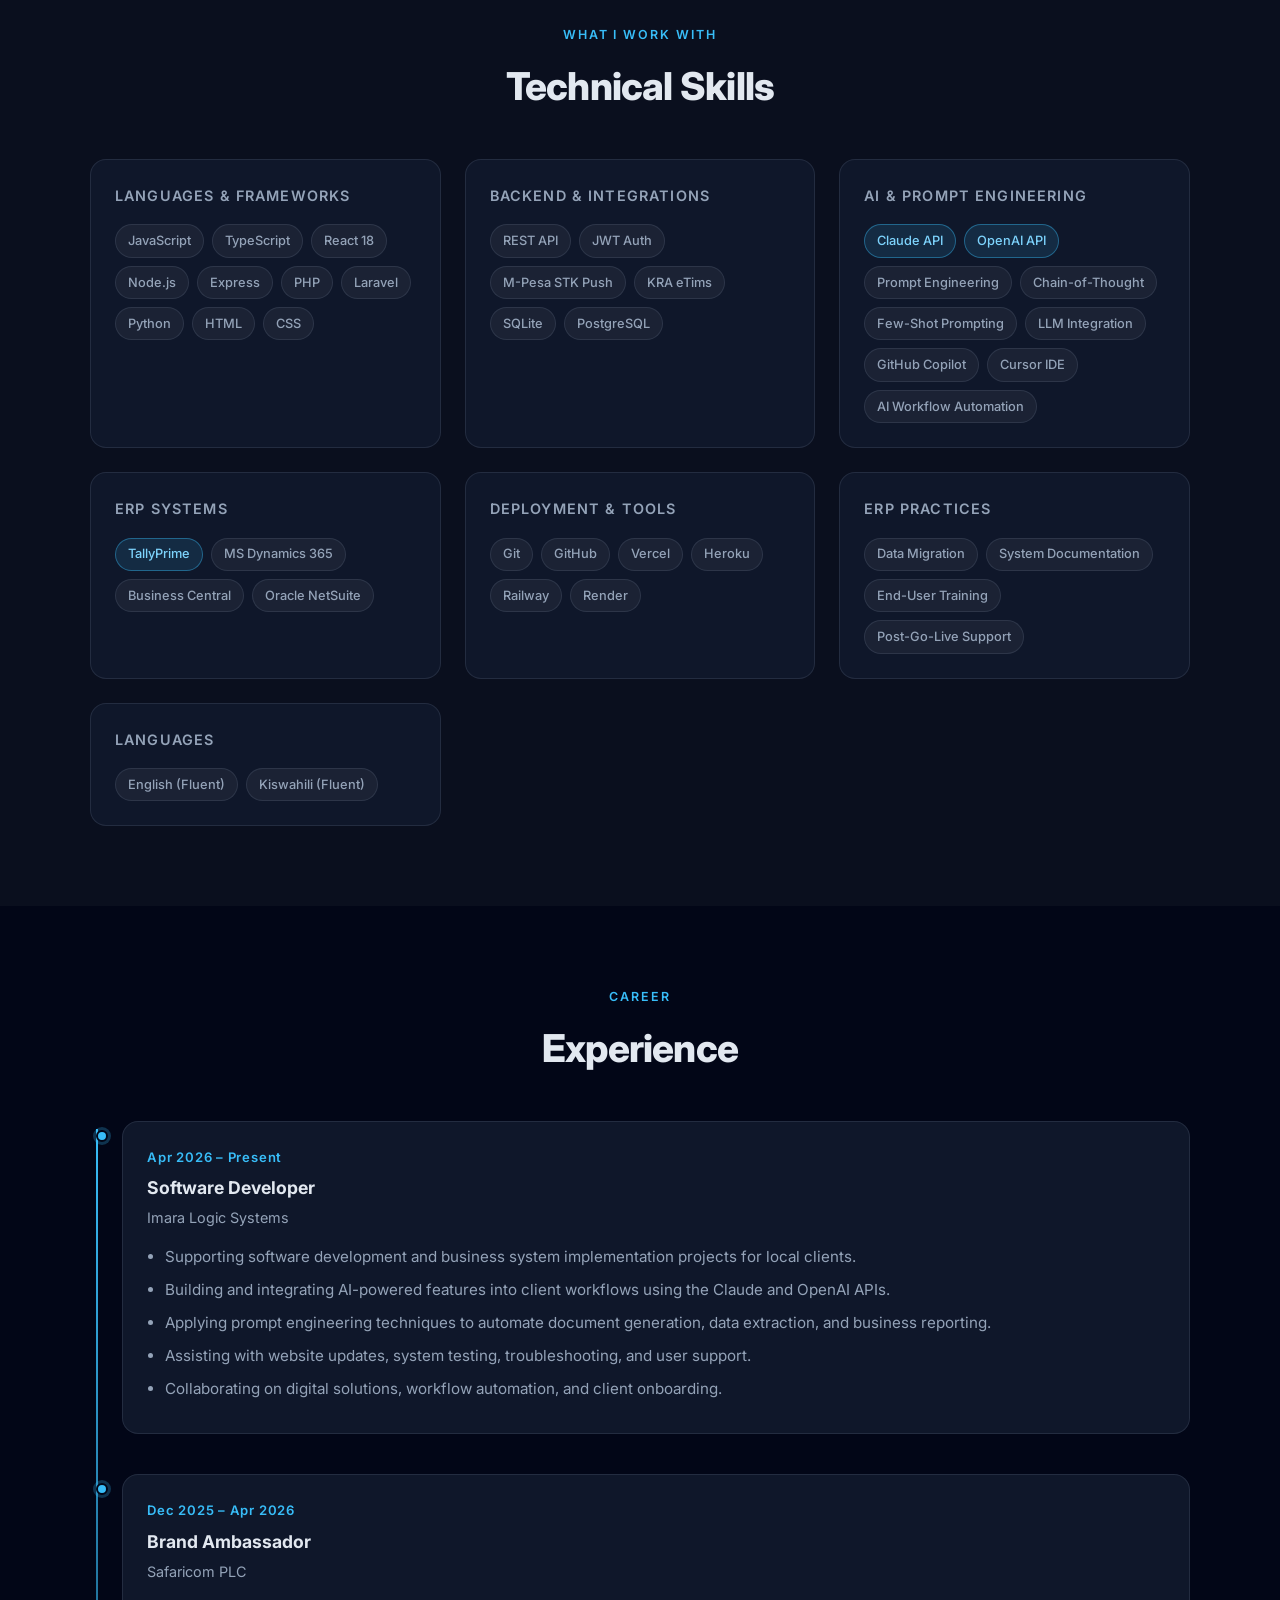
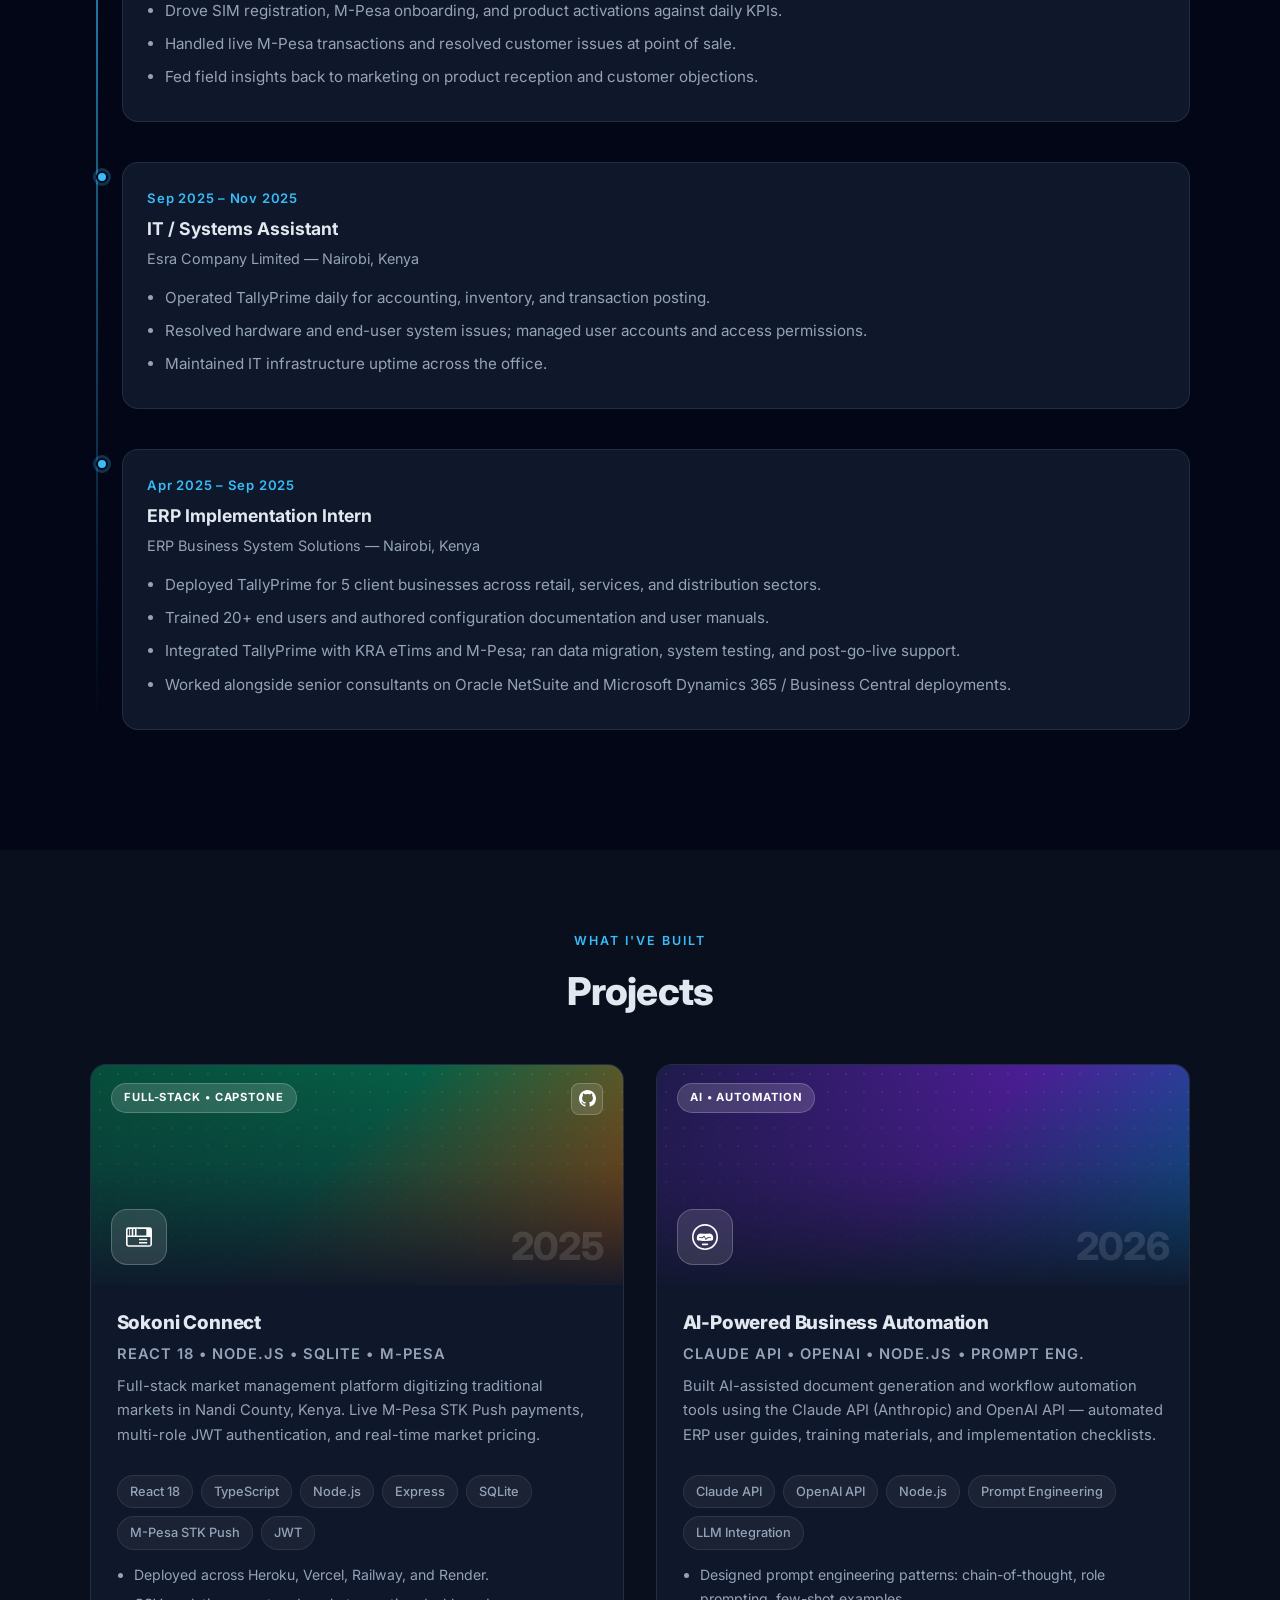
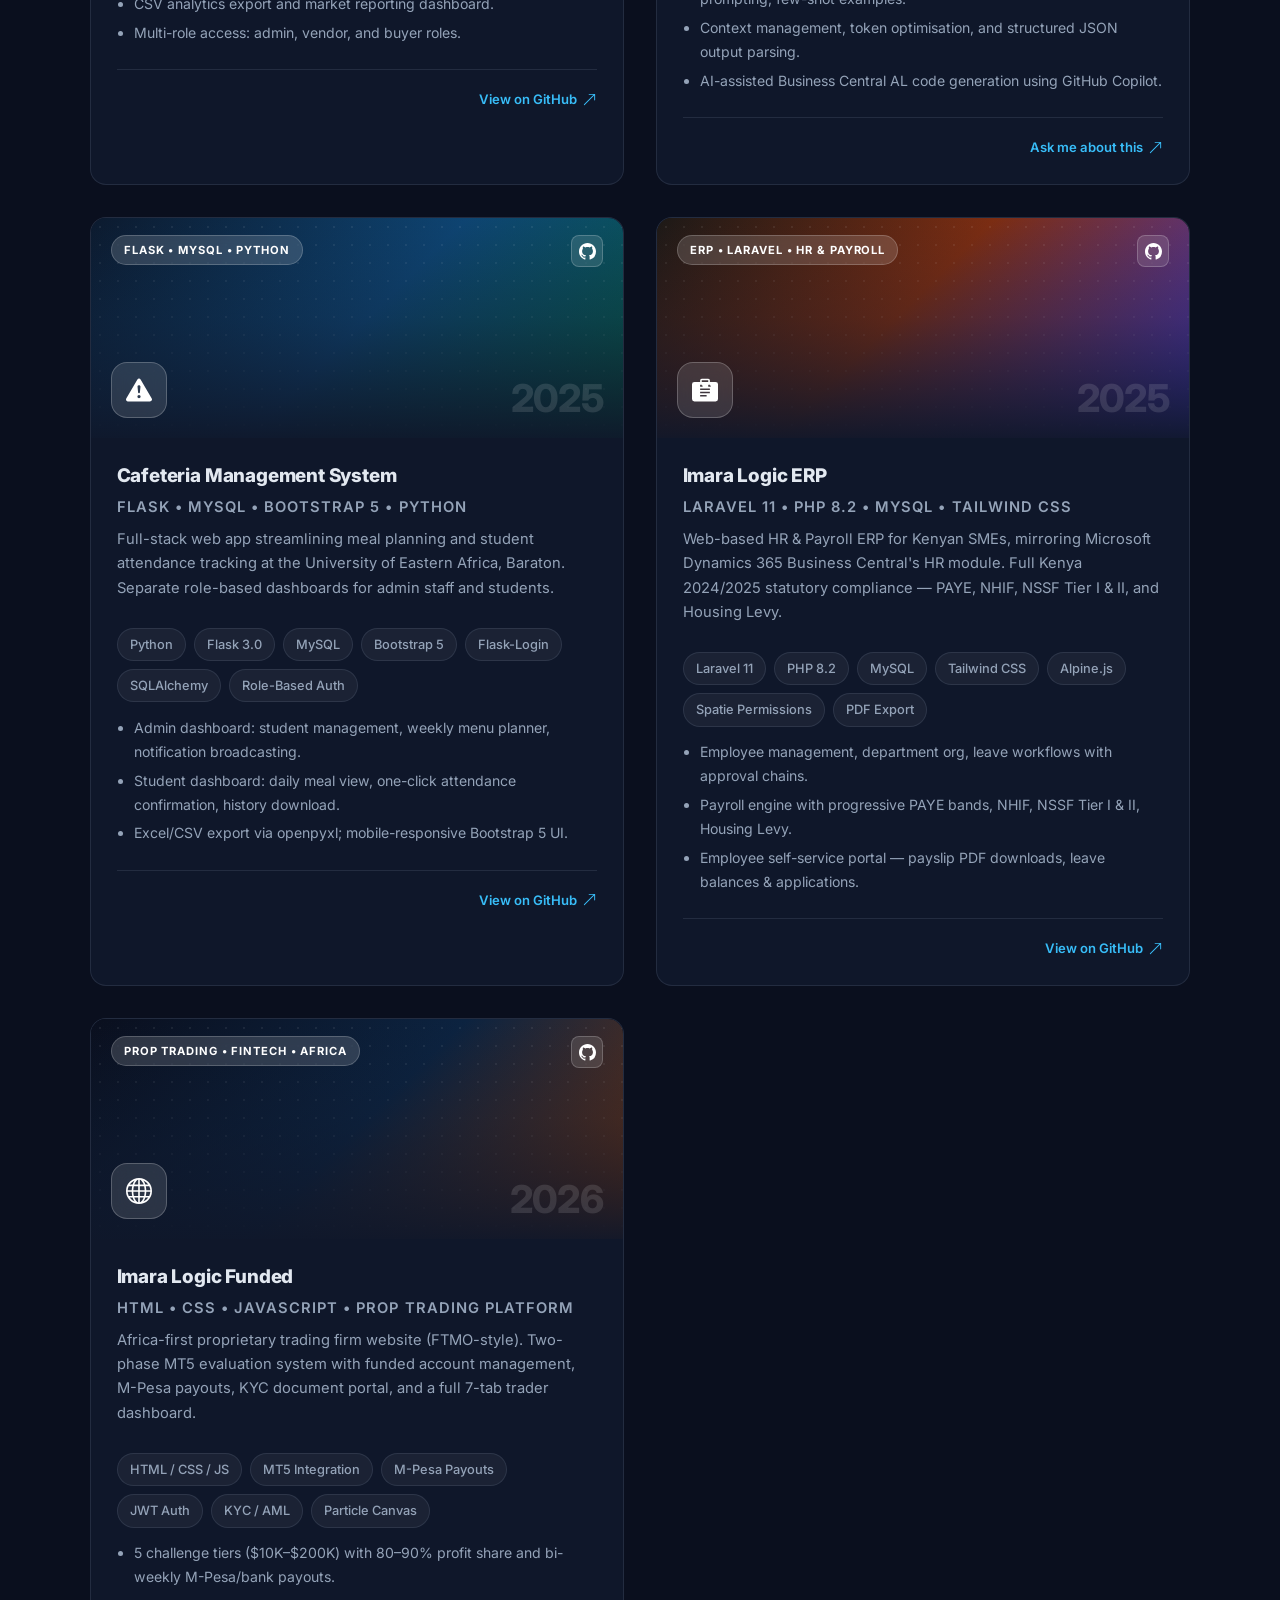
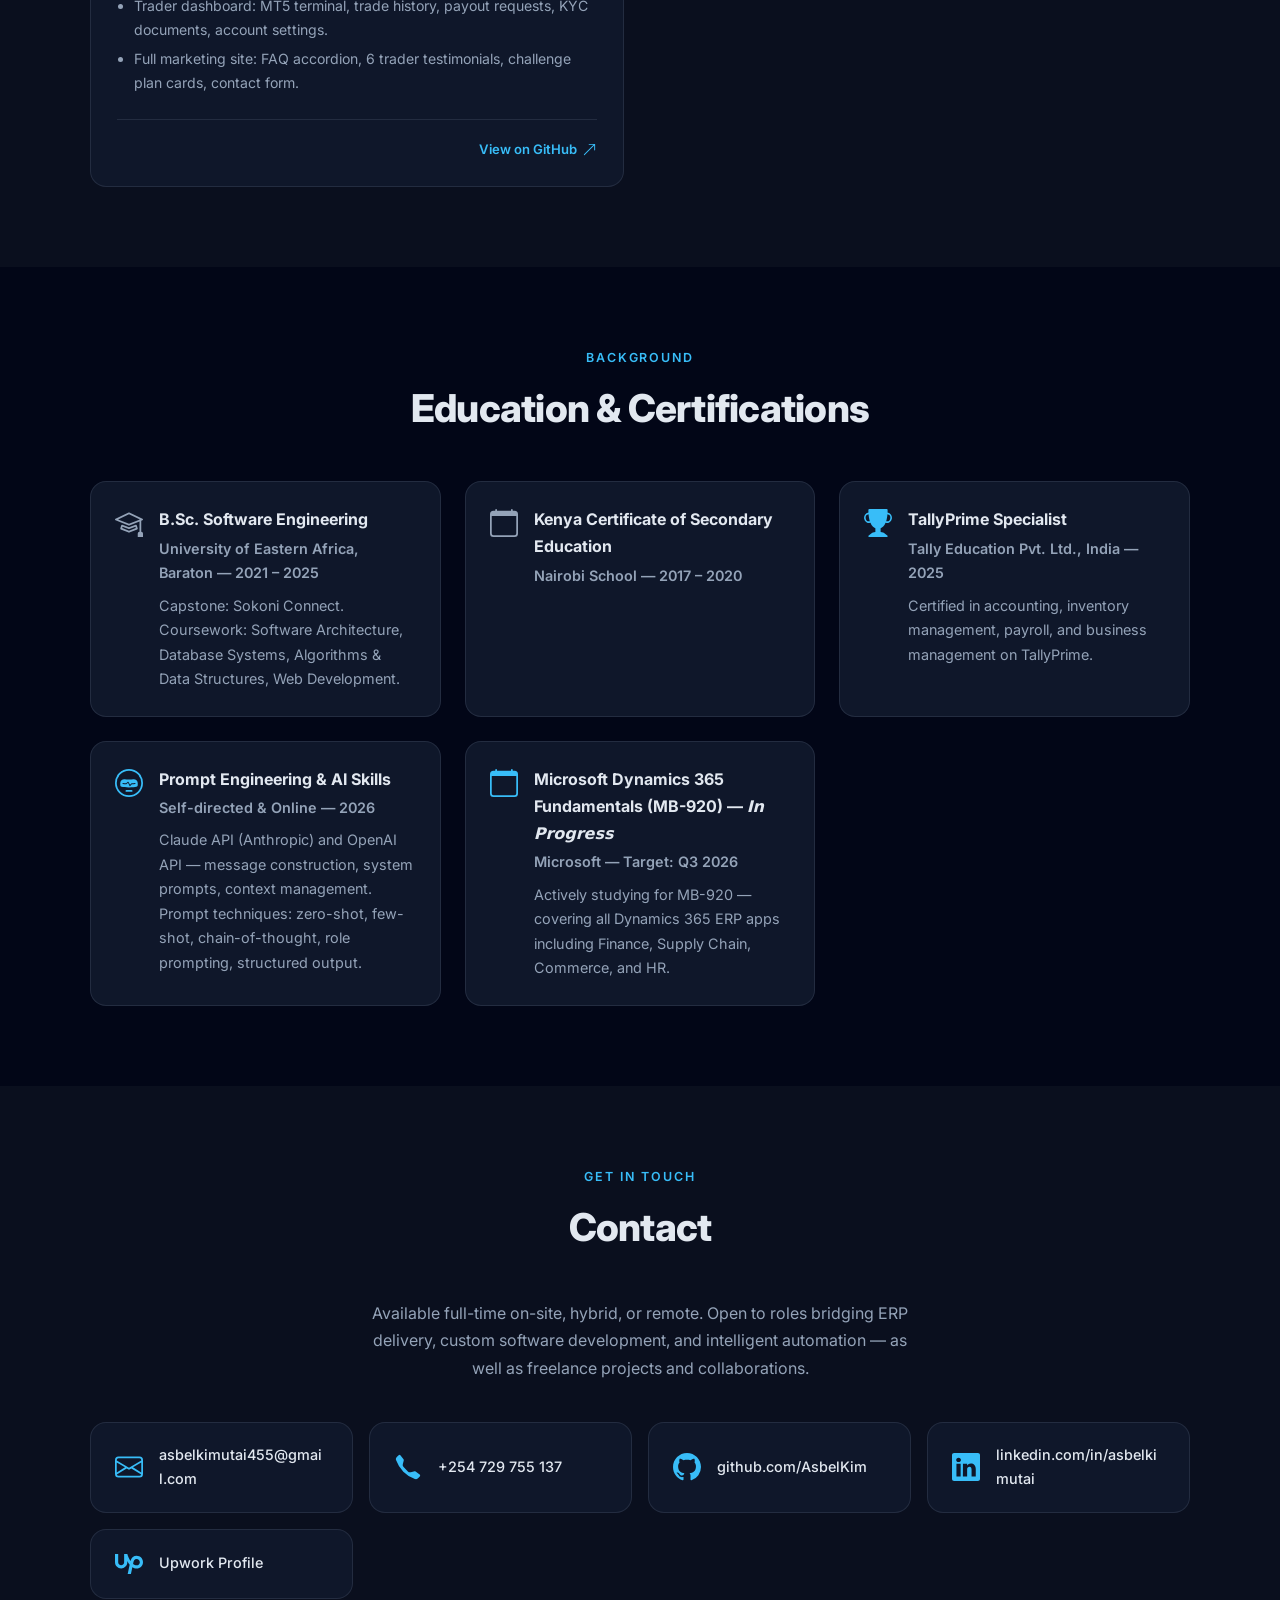
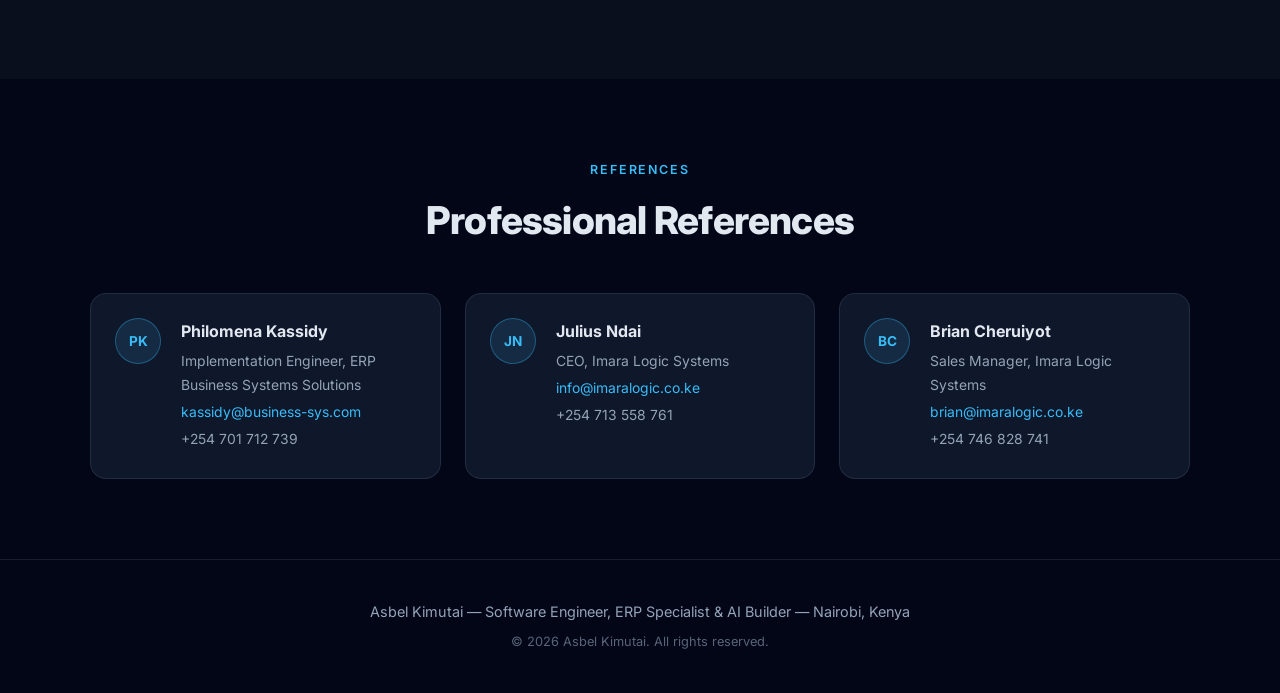
==== commit e522252e: "Add Imara Logic ERP and Imara Logic Funded project cards - Imara Logic ERP: Laravel 11 / PHP 8.2 HR " ====
--- a/index.html
+++ b/index.html
@@ -406,6 +406,103 @@
               </ul>
               <div class="project-footer">
                 <a href="https://github.com/AsbelKim/Cafeteria-Management-System" target="_blank" rel="noreferrer">
+                  View on GitHub
+                  <svg xmlns="http://www.w3.org/2000/svg" width="15" height="15" fill="currentColor" viewBox="0 0 16 16"><path fill-rule="evenodd" d="M14 2.5a.5.5 0 0 0-.5-.5h-6a.5.5 0 0 0 0 1h4.793L2.146 13.146a.5.5 0 0 0 .708.708L13 3.707V8.5a.5.5 0 0 0 1 0v-6z"/></svg>
+                </a>
+              </div>
+            </div>
+          </div>
+
+          <!-- Imara Logic ERP -->
+          <div class="project-card card-laravel">
+            <div class="project-banner">
+              <div class="project-banner-bg banner-bg-laravel"></div>
+              <div class="project-banner-scrim"></div>
+              <div class="project-banner-inner">
+                <div class="project-banner-top">
+                  <span class="project-badge">ERP &bull; Laravel &bull; HR &amp; Payroll</span>
+                  <div class="project-banner-links">
+                    <a href="https://github.com/AsbelKim/imara-erp" target="_blank" rel="noreferrer" aria-label="View code on GitHub">
+                      <svg xmlns="http://www.w3.org/2000/svg" width="17" height="17" fill="currentColor" viewBox="0 0 16 16"><path d="M8 0C3.58 0 0 3.58 0 8c0 3.54 2.29 6.53 5.47 7.59.4.07.55-.17.55-.38 0-.19-.01-.82-.01-1.49-2.01.37-2.53-.49-2.69-.94-.09-.23-.48-.94-.82-1.13-.28-.15-.68-.52-.01-.53.63-.01 1.08.58 1.23.82.72 1.21 1.87.87 2.33.66.07-.52.28-.87.51-1.07-1.78-.2-3.64-.89-3.64-3.95 0-.87.31-1.59.82-2.15-.08-.2-.36-1.02.08-2.12 0 0 .67-.21 2.2.82.64-.18 1.32-.27 2-.27.68 0 1.36.09 2 .27 1.53-1.04 2.2-.82 2.2-.82.44 1.1.16 1.92.08 2.12.51.56.82 1.27.82 2.15 0 3.07-1.87 3.75-3.65 3.95.29.25.54.73.54 1.48 0 1.07-.01 1.93-.01 2.2 0 .21.15.46.55.38A8.012 8.012 0 0 0 16 8c0-4.42-3.58-8-8-8z"/></svg>
+                    </a>
+                  </div>
+                </div>
+                <div class="project-banner-bottom">
+                  <div class="project-banner-icon">
+                    <svg xmlns="http://www.w3.org/2000/svg" width="26" height="26" fill="currentColor" viewBox="0 0 16 16"><path d="M6 1a1 1 0 0 0-1 1v1H1.5A1.5 1.5 0 0 0 0 4.5v9A1.5 1.5 0 0 0 1.5 15h13a1.5 1.5 0 0 0 1.5-1.5v-9A1.5 1.5 0 0 0 14.5 3H11V2a1 1 0 0 0-1-1H6zm0 1h4v1H6V2zm5 3a.5.5 0 0 1 .5.5v.5H10v-.5A.5.5 0 0 1 11 5zm-5 0a.5.5 0 0 1 .5.5V6H5v-.5A.5.5 0 0 1 6 5zm-1 2h6v1H5V7zm0 2h6v1H5V9zm0 2h4v1H5v-1z"/></svg>
+                  </div>
+                  <span class="project-banner-year">2025</span>
+                </div>
+              </div>
+            </div>
+            <div class="project-body">
+              <h3>Imara Logic ERP</h3>
+              <p class="project-sub">Laravel 11 &bull; PHP 8.2 &bull; MySQL &bull; Tailwind CSS</p>
+              <p>Web-based HR &amp; Payroll ERP for Kenyan SMEs, mirroring Microsoft Dynamics 365 Business Central's HR module. Full Kenya 2024/2025 statutory compliance — PAYE, NHIF, NSSF Tier I &amp; II, and Housing Levy.</p>
+              <div class="tag-list mt">
+                <span class="tag">Laravel 11</span>
+                <span class="tag">PHP 8.2</span>
+                <span class="tag">MySQL</span>
+                <span class="tag">Tailwind CSS</span>
+                <span class="tag">Alpine.js</span>
+                <span class="tag">Spatie Permissions</span>
+                <span class="tag">PDF Export</span>
+              </div>
+              <ul class="project-bullets">
+                <li>Employee management, department org, leave workflows with approval chains.</li>
+                <li>Payroll engine with progressive PAYE bands, NHIF, NSSF Tier I &amp; II, Housing Levy.</li>
+                <li>Employee self-service portal — payslip PDF downloads, leave balances &amp; applications.</li>
+              </ul>
+              <div class="project-footer">
+                <a href="https://github.com/AsbelKim/imara-erp" target="_blank" rel="noreferrer">
+                  View on GitHub
+                  <svg xmlns="http://www.w3.org/2000/svg" width="15" height="15" fill="currentColor" viewBox="0 0 16 16"><path fill-rule="evenodd" d="M14 2.5a.5.5 0 0 0-.5-.5h-6a.5.5 0 0 0 0 1h4.793L2.146 13.146a.5.5 0 0 0 .708.708L13 3.707V8.5a.5.5 0 0 0 1 0v-6z"/></svg>
+                </a>
+              </div>
+            </div>
+          </div>
+
+          <!-- Imara Logic Funded (imara-brokers) -->
+          <div class="project-card card-finance">
+            <div class="project-banner">
+              <div class="project-banner-bg banner-bg-finance"></div>
+              <div class="project-banner-scrim"></div>
+              <div class="project-banner-inner">
+                <div class="project-banner-top">
+                  <span class="project-badge">Prop Trading &bull; Fintech &bull; Africa</span>
+                  <div class="project-banner-links">
+                    <a href="https://github.com/AsbelKim/imara-brokers" target="_blank" rel="noreferrer" aria-label="View code on GitHub">
+                      <svg xmlns="http://www.w3.org/2000/svg" width="17" height="17" fill="currentColor" viewBox="0 0 16 16"><path d="M8 0C3.58 0 0 3.58 0 8c0 3.54 2.29 6.53 5.47 7.59.4.07.55-.17.55-.38 0-.19-.01-.82-.01-1.49-2.01.37-2.53-.49-2.69-.94-.09-.23-.48-.94-.82-1.13-.28-.15-.68-.52-.01-.53.63-.01 1.08.58 1.23.82.72 1.21 1.87.87 2.33.66.07-.52.28-.87.51-1.07-1.78-.2-3.64-.89-3.64-3.95 0-.87.31-1.59.82-2.15-.08-.2-.36-1.02.08-2.12 0 0 .67-.21 2.2.82.64-.18 1.32-.27 2-.27.68 0 1.36.09 2 .27 1.53-1.04 2.2-.82 2.2-.82.44 1.1.16 1.92.08 2.12.51.56.82 1.27.82 2.15 0 3.07-1.87 3.75-3.65 3.95.29.25.54.73.54 1.48 0 1.07-.01 1.93-.01 2.2 0 .21.15.46.55.38A8.012 8.012 0 0 0 16 8c0-4.42-3.58-8-8-8z"/></svg>
+                    </a>
+                  </div>
+                </div>
+                <div class="project-banner-bottom">
+                  <div class="project-banner-icon">
+                    <svg xmlns="http://www.w3.org/2000/svg" width="26" height="26" fill="currentColor" viewBox="0 0 16 16"><path d="M0 8a8 8 0 1 1 16 0A8 8 0 0 1 0 8zm7.5-6.923c-.67.204-1.335.82-1.887 1.855A7.97 7.97 0 0 0 5.145 4H7.5V1.077zM4.09 4a9.267 9.267 0 0 1 .64-1.539 6.7 6.7 0 0 1 .597-.933A7.025 7.025 0 0 0 2.255 4H4.09zm-.582 3.5c.03-.877.138-1.718.312-2.5H1.674a6.958 6.958 0 0 0-.656 2.5h2.49zM4.847 5a12.5 12.5 0 0 0-.338 2.5H7.5V5H4.847zM8.5 5v2.5h2.99a12.495 12.495 0 0 0-.337-2.5H8.5zM4.51 8.5a12.5 12.5 0 0 0 .337 2.5H7.5V8.5H4.51zm3.99 0V11h2.653c.187-.765.306-1.608.338-2.5H8.5zM5.145 12c.138.386.295.744.468 1.068.552 1.035 1.218 1.65 1.887 1.855V12H5.145zm.182 2.472a6.696 6.696 0 0 1-.597-.933A9.268 9.268 0 0 1 4.09 12H2.255a7.024 7.024 0 0 0 3.072 2.472zM3.82 11a13.652 13.652 0 0 1-.312-2.5h-2.49c.062.89.291 1.733.656 2.5H3.82zm6.853 3.472A7.024 7.024 0 0 0 13.745 12H11.91a9.27 9.27 0 0 1-.64 1.539 6.688 6.688 0 0 1-.597.933zM8.5 12v2.923c.67-.204 1.335-.82 1.887-1.855.173-.324.33-.682.468-1.068H8.5zm3.68-1h2.146c.365-.767.594-1.61.656-2.5h-2.49a13.65 13.65 0 0 1-.312 2.5zm2.802-3.5a6.959 6.959 0 0 0-.656-2.5H12.18c.174.782.282 1.623.312 2.5h2.49zM11.27 2.461c.247.464.462.98.64 1.539h1.835a7.024 7.024 0 0 0-3.072-2.472c.218.284.418.598.597.933zM10.855 4a7.966 7.966 0 0 0-.468-1.068C9.835 1.897 9.17 1.282 8.5 1.077V4h2.355z"/></svg>
+                  </div>
+                  <span class="project-banner-year">2026</span>
+                </div>
+              </div>
+            </div>
+            <div class="project-body">
+              <h3>Imara Logic Funded</h3>
+              <p class="project-sub">HTML &bull; CSS &bull; JavaScript &bull; Prop Trading Platform</p>
+              <p>Africa-first proprietary trading firm website (FTMO-style). Two-phase MT5 evaluation system with funded account management, M-Pesa payouts, KYC document portal, and a full 7-tab trader dashboard.</p>
+              <div class="tag-list mt">
+                <span class="tag">HTML / CSS / JS</span>
+                <span class="tag">MT5 Integration</span>
+                <span class="tag">M-Pesa Payouts</span>
+                <span class="tag">JWT Auth</span>
+                <span class="tag">KYC / AML</span>
+                <span class="tag">Particle Canvas</span>
+              </div>
+              <ul class="project-bullets">
+                <li>5 challenge tiers ($10K–$200K) with 80–90% profit share and bi-weekly M-Pesa/bank payouts.</li>
+                <li>Trader dashboard: MT5 terminal, trade history, payout requests, KYC documents, account settings.</li>
+                <li>Full marketing site: FAQ accordion, 6 trader testimonials, challenge plan cards, contact form.</li>
+              </ul>
+              <div class="project-footer">
+                <a href="https://github.com/AsbelKim/imara-brokers" target="_blank" rel="noreferrer">
                   View on GitHub
                   <svg xmlns="http://www.w3.org/2000/svg" width="15" height="15" fill="currentColor" viewBox="0 0 16 16"><path fill-rule="evenodd" d="M14 2.5a.5.5 0 0 0-.5-.5h-6a.5.5 0 0 0 0 1h4.793L2.146 13.146a.5.5 0 0 0 .708.708L13 3.707V8.5a.5.5 0 0 0 1 0v-6z"/></svg>
                 </a>
--- a/styles.css
+++ b/styles.css
@@ -578,6 +578,8 @@
 .project-card.card-ai      { --card-glow: rgba(139,92,246,0.55); --card-glow-shadow: rgba(139,92,246,0.2); }
 .project-card.card-erp     { --card-glow: rgba(14,165,233,0.5); --card-glow-shadow: rgba(14,165,233,0.18); }
 .project-card.card-web     { --card-glow: rgba(236,72,153,0.5); --card-glow-shadow: rgba(236,72,153,0.18); }
+.project-card.card-laravel { --card-glow: rgba(249,115,22,0.5); --card-glow-shadow: rgba(249,115,22,0.18); }
+.project-card.card-finance { --card-glow: rgba(234,179,8,0.5);  --card-glow-shadow: rgba(234,179,8,0.18); }
 
 /* ── Banner ── */
 .project-banner {
@@ -642,6 +644,20 @@
   background-image:
     url('images/projects/web.jpg'),
     linear-gradient(135deg, #2d0a4e 0%, #6b21a8 50%, #9d174d 100%);
+}
+.banner-bg-laravel {
+  background-image: url('images/projects/imara-erp.jpg');
+  background-color: #1c1917;
+  background-image:
+    url('images/projects/imara-erp.jpg'),
+    linear-gradient(135deg, #1c1917 0%, #7c2d12 45%, #4338ca 100%);
+}
+.banner-bg-finance {
+  background-image: url('images/projects/imara-brokers.jpg');
+  background-color: #0a0f1e;
+  background-image:
+    url('images/projects/imara-brokers.jpg'),
+    linear-gradient(135deg, #0a0f1e 0%, #0c2340 50%, #78350f 100%);
 }
 
 /* banner inner UI — sits above scrim */
